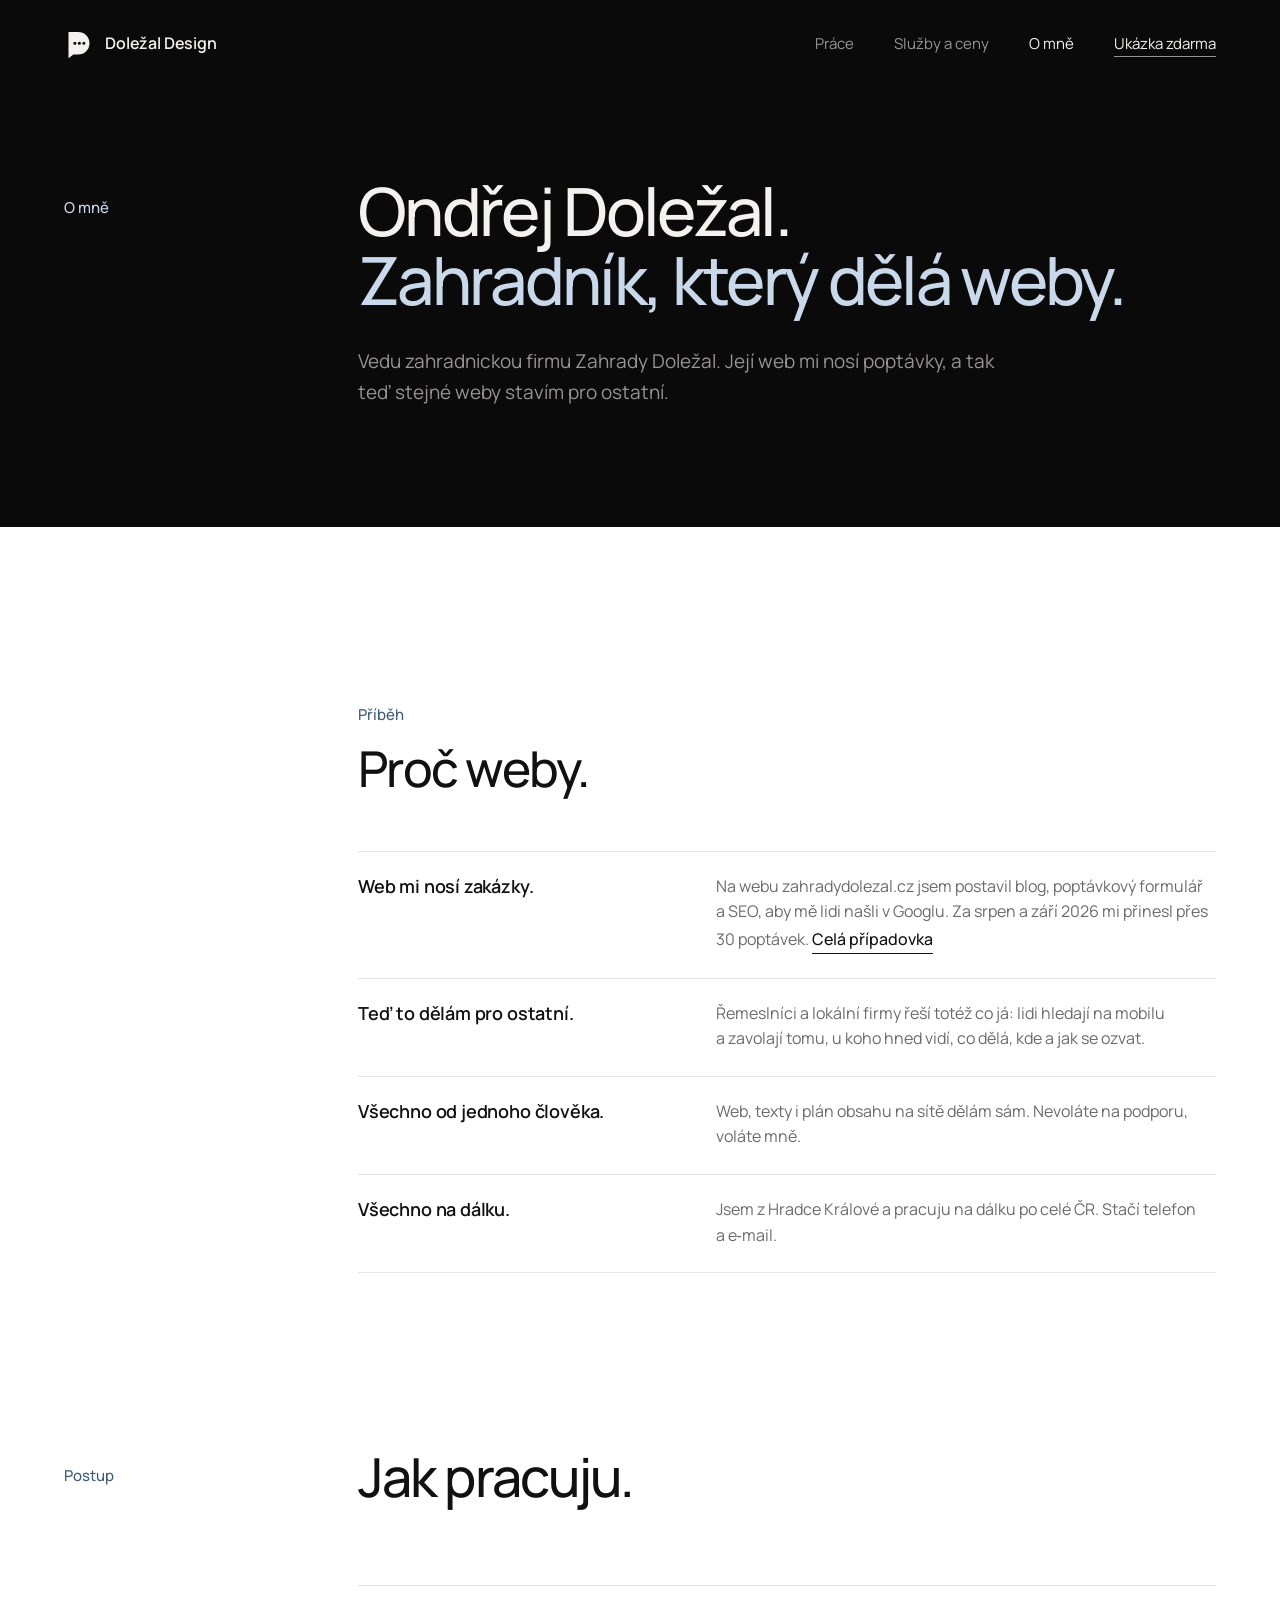
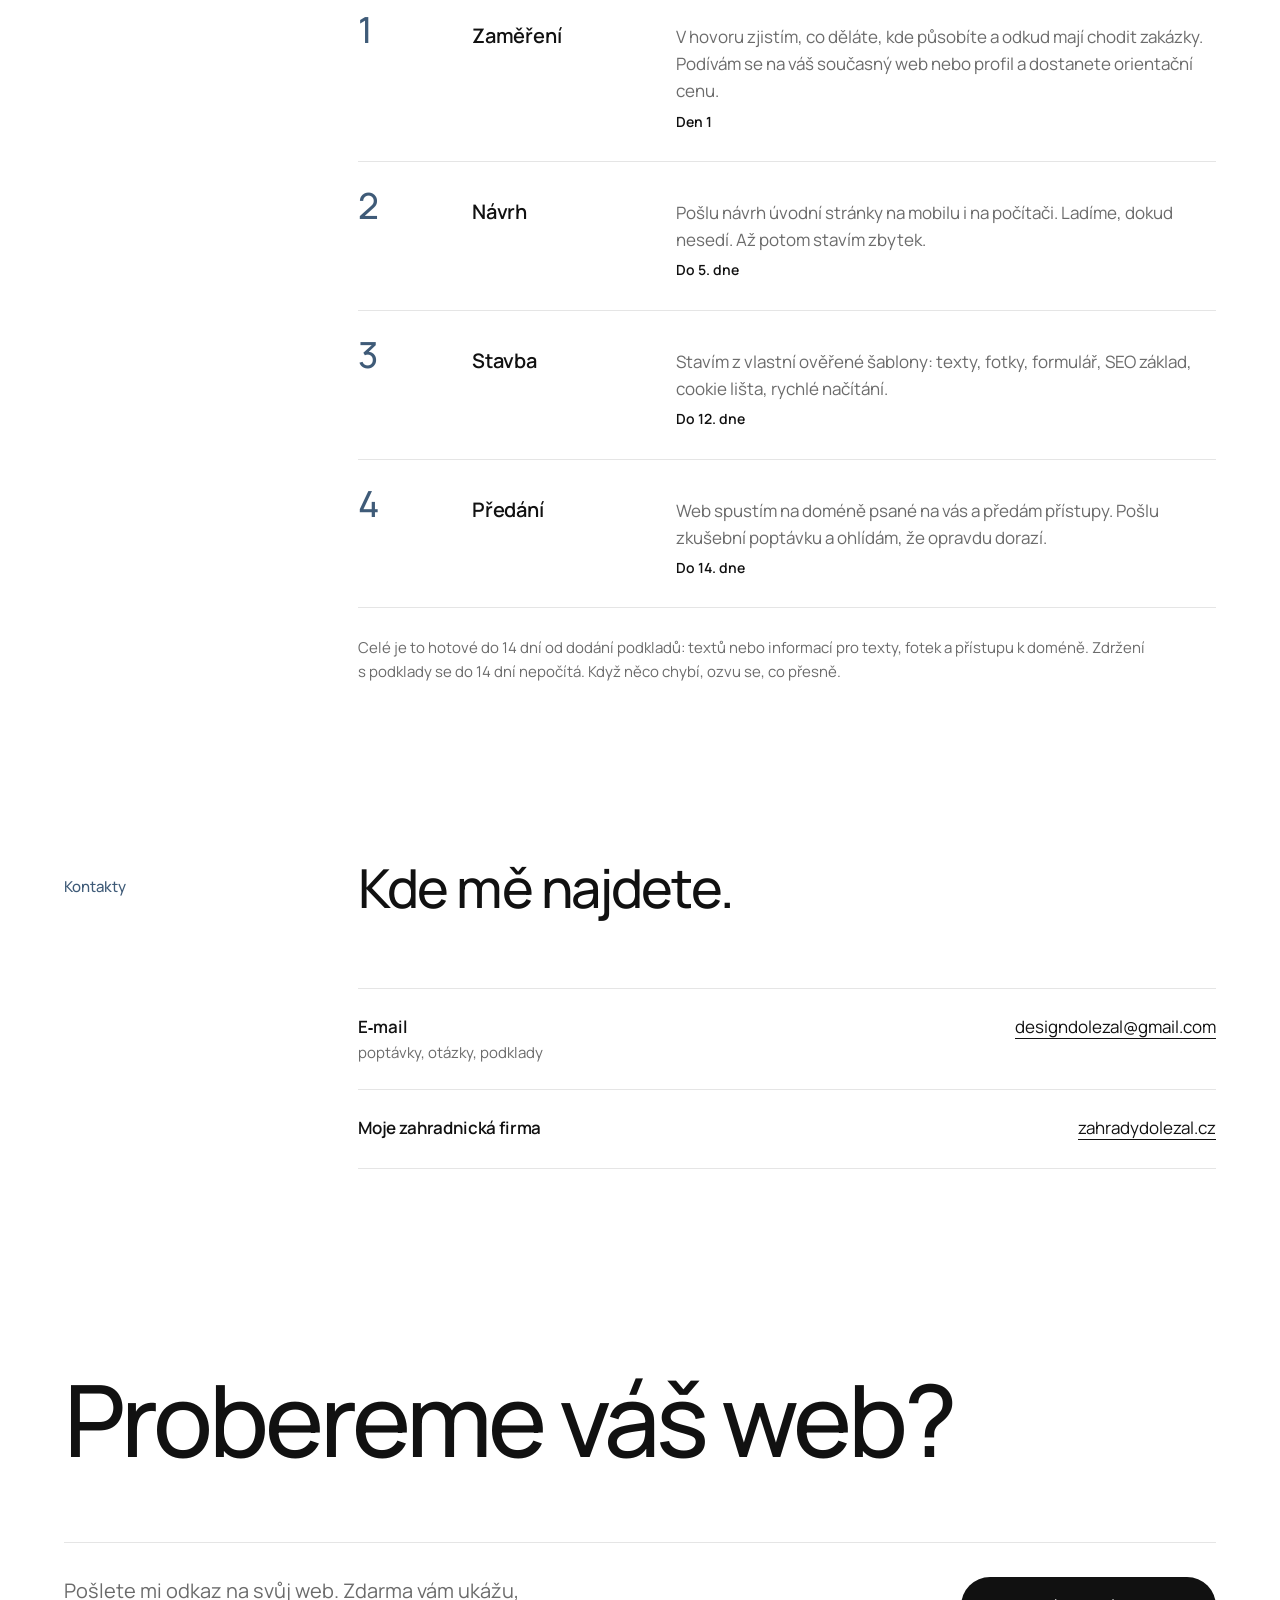
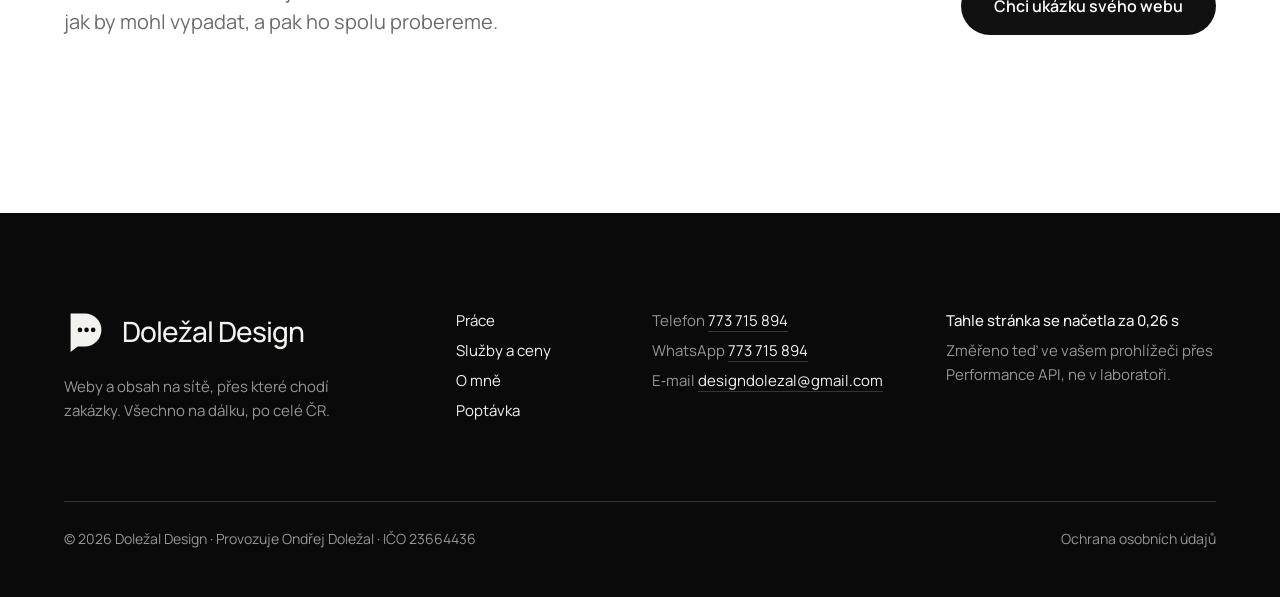
==== o-mne/index.html @ 2a17288b "Náhled webu dolezaldesign.cz Co-Authored-By: Claude Opus 5.5 <noreply@anthropic.com>" ====
<!doctype html>
<html lang="cs">
<head>
  <meta charset="utf-8">
  <meta name="robots" content="noindex, nofollow">
  <meta name="viewport" content="width=device-width, initial-scale=1">
  <title>O mně — Ondřej Doležal, weby pro řemeslníky | Doležal Design</title>
  <meta name="description" content="Vedu zahradnickou firmu Zahrady Doležal a její web mi nosí poptávky. Teď stavím weby pro řemeslníky a lokální firmy. Hradec Králové, na dálku po celé ČR.">
  <link rel="canonical" href="https://dolezaldesign.cz/o-mne/">
  <meta property="og:type" content="website">
  <meta property="og:locale" content="cs_CZ">
  <meta property="og:site_name" content="Doležal Design">
  <meta property="og:title" content="O mně — Ondřej Doležal, weby pro řemeslníky | Doležal Design">
  <meta property="og:description" content="Vedu zahradnickou firmu Zahrady Doležal a její web mi nosí poptávky. Teď stavím weby pro řemeslníky a lokální firmy. Hradec Králové, na dálku po celé ČR.">
  <meta property="og:url" content="https://dolezaldesign.cz/o-mne/">
  <meta property="og:image" content="https://dolezaldesign.cz/assets/img/prace/ciste/zd-desktop.webp">
  <meta name="theme-color" content="#0a0a0a">
  <link rel="icon" href="data:image/svg+xml,%3Csvg xmlns='http://www.w3.org/2000/svg' viewBox='0 0 40 40'%3E%3Crect width='40' height='40' rx='9' fill='%23111'/%3E%3Cpath transform='translate(4.4 3.2) scale(.78)' fill='%23fff' fill-rule='evenodd' d='M6 4h13a15 15 0 0 1 0 30h-6.5L6 39ZM12.4 19a2.1 2.1 0 1 0 4.2 0a2.1 2.1 0 1 0-4.2 0ZM18.4 19a2.1 2.1 0 1 0 4.2 0a2.1 2.1 0 1 0-4.2 0ZM24.4 19a2.1 2.1 0 1 0 4.2 0a2.1 2.1 0 1 0-4.2 0Z'/%3E%3C/svg%3E">

  <link rel="preload" href="../assets/fonts/Manrope-Variable-latin.woff2" as="font" type="font/woff2" crossorigin>
  <link rel="stylesheet" href="../assets/css/tokens.css?v=202610081959">
  <link rel="stylesheet" href="../assets/css/main.css?v=202610081959">
  <script>document.documentElement.classList.add('js')</script>
  <script src="../assets/js/main.js?v=202610081959" defer></script>
</head>
<body>
  <a class="skip" href="#obsah">Přeskočit na obsah</a>

  <header class="top" data-header>
    <div class="wrap top__in">
      <a class="logo" href="../" aria-label="Doležal Design, úvod"><svg class="logo__mk" viewBox="0 0 40 40" aria-hidden="true" focusable="false"><path fill="currentColor" fill-rule="evenodd" d="M6 4h13a15 15 0 0 1 0 30h-6.5L6 39ZM12.4 19a2.1 2.1 0 1 0 4.2 0a2.1 2.1 0 1 0-4.2 0ZM18.4 19a2.1 2.1 0 1 0 4.2 0a2.1 2.1 0 1 0-4.2 0ZM24.4 19a2.1 2.1 0 1 0 4.2 0a2.1 2.1 0 1 0-4.2 0Z"/></svg>Doležal Design</a>
      <nav class="top__nav" id="menu" aria-label="Hlavní">
        <ul>
          <li><a href="../prace/">Práce</a></li>
          <li><a href="../sluzby-a-ceny/">Služby a&nbsp;ceny</a></li>
          <li><a href="../o-mne/" aria-current="page">O&nbsp;mně</a></li>
          <li class="top__cta"><a href="../ukazka/">Ukázka zdarma</a></li>
        </ul>
      </nav>
      <button class="menu-btn" type="button" aria-expanded="false" aria-controls="menu" data-menu-btn><span data-menu-label>Menu</span></button>
    </div>
  </header>

  <main id="obsah">
    <section class="head" aria-labelledby="page-title">
      <div class="wrap grid">
        <p class="label label--side">O&nbsp;mně</p>
        <div class="content head__main">
          <h1 class="head__title" id="page-title">Ondřej Doležal. <i>Zahradník, který dělá weby.</i></h1>
          <p class="head__lead">Vedu zahradnickou firmu Zahrady Doležal. Její web mi nosí poptávky, a&nbsp;tak teď stejné weby stavím pro ostatní.</p>
        </div>
      </div>
    </section>

    <section class="sec" aria-labelledby="pribeh-title">
      <div class="wrap grid why">

        <div class="why__body">
          <p class="label">Příběh</p>
          <h2 class="h2 h2--sm" id="pribeh-title" data-reveal>Proč weby.</h2>
          <dl class="points" data-reveal>
            <div>
              <dt>Web mi nosí zakázky.</dt>
              <dd>Na webu zahradydolezal.cz jsem postavil blog, poptávkový formulář a&nbsp;SEO, aby mě lidi našli v&nbsp;Googlu. Za srpen a&nbsp;září 2026 mi přinesl přes 30&nbsp;poptávek. <a class="link" href="../prace/zahrady-dolezal/">Celá případovka</a></dd>
            </div>
            <div>
              <dt>Teď to dělám pro ostatní.</dt>
              <dd>Řemeslníci a&nbsp;lokální firmy řeší totéž co já: lidi hledají na mobilu a&nbsp;zavolají tomu, u&nbsp;koho hned vidí, co dělá, kde a&nbsp;jak se ozvat.</dd>
            </div>
            <div>
              <dt>Všechno od jednoho člověka.</dt>
              <dd>Web, texty i&nbsp;plán obsahu na sítě dělám sám. Nevoláte na podporu, voláte mně.</dd>
            </div>
            <div>
              <dt>Všechno na&nbsp;dálku.</dt>
              <dd>Jsem z&nbsp;Hradce Králové a&nbsp;pracuju na&nbsp;dálku po celé ČR. Stačí telefon a&nbsp;e&#8209;mail.</dd>
            </div>
          </dl>
        </div>
      </div>
    </section>

    <section class="sec" aria-labelledby="postup-title">
      <div class="wrap grid">
        <p class="label label--side">Postup</p>
        <div class="content">
          <h2 class="h2" id="postup-title" data-reveal>Jak pracuju.</h2>

          <ol class="steps" data-reveal>
            <li><span class="n" aria-hidden="true">1</span><h3>Zaměření</h3><p>V&nbsp;hovoru zjistím, co děláte, kde působíte a&nbsp;odkud mají chodit zakázky. Podívám se na váš současný web nebo profil a&nbsp;dostanete orientační cenu.</p><p class="steps__time">Den&nbsp;1</p></li>
            <li><span class="n" aria-hidden="true">2</span><h3>Návrh</h3><p>Pošlu návrh úvodní stránky na mobilu i&nbsp;na počítači. Ladíme, dokud nesedí. Až potom stavím zbytek.</p><p class="steps__time">Do&nbsp;5.&nbsp;dne</p></li>
            <li><span class="n" aria-hidden="true">3</span><h3>Stavba</h3><p>Stavím z&nbsp;vlastní ověřené šablony: texty, fotky, formulář, SEO základ, cookie lišta, rychlé načítání.</p><p class="steps__time">Do&nbsp;12.&nbsp;dne</p></li>
            <li><span class="n" aria-hidden="true">4</span><h3>Předání</h3><p>Web spustím na doméně psané na vás a&nbsp;předám přístupy. Pošlu zkušební poptávku a&nbsp;ohlídám, že opravdu dorazí.</p><p class="steps__time">Do&nbsp;14.&nbsp;dne</p></li>
          </ol>
          <p class="note">Celé je to hotové do&nbsp;14&nbsp;dní od&nbsp;dodání podkladů: textů nebo informací pro texty, fotek a&nbsp;přístupu k&nbsp;doméně. Zdržení s&nbsp;podklady se do 14&nbsp;dní nepočítá. Když něco chybí, ozvu se, co přesně.</p>
        </div>
      </div>
    </section>

    <section class="sec" aria-labelledby="sit-title">
      <div class="wrap grid">
        <p class="label label--side">Kontakty</p>
        <div class="content">
          <h2 class="h2" id="sit-title" data-reveal>Kde mě najdete.</h2>
          <dl class="rows" data-reveal>

            <div><dt>E&#8209;mail <span>poptávky, otázky, podklady</span></dt><dd><a href="mailto:designdolezal@gmail.com">designdolezal@gmail.com</a></dd></div>
            <div><dt>Moje zahradnická firma</dt><dd><a href="https://zahradydolezal.cz/" rel="noopener">zahradydolezal.cz</a></dd></div>
          </dl>
        </div>
      </div>
    </section>

    <section class="end" aria-labelledby="end-title">
      <div class="wrap">
        <h2 class="end__title" id="end-title" data-reveal>Probereme váš web?</h2>
        <div class="end__row">
          <div class="end__copy">
            <p class="end__text">Pošlete mi odkaz na svůj web. Zdarma vám ukážu, jak by mohl vypadat, a&nbsp;pak ho spolu probereme.</p>
          </div>
          <div class="end__actions">
            <a class="btn" href="../ukazka/">Chci ukázku svého webu</a>
          </div>
        </div>
      </div>
    </section>
  </main>

  <footer class="foot">
    <div class="wrap foot__grid">
      <div class="foot__brand">
        <a class="foot__logo" href="../"><svg class="foot__mk" viewBox="0 0 40 40" aria-hidden="true" focusable="false"><path fill="currentColor" fill-rule="evenodd" d="M6 4h13a15 15 0 0 1 0 30h-6.5L6 39ZM12.4 19a2.1 2.1 0 1 0 4.2 0a2.1 2.1 0 1 0-4.2 0ZM18.4 19a2.1 2.1 0 1 0 4.2 0a2.1 2.1 0 1 0-4.2 0ZM24.4 19a2.1 2.1 0 1 0 4.2 0a2.1 2.1 0 1 0-4.2 0Z"/></svg>Doležal Design</a>
        <p>Weby a&nbsp;obsah na sítě, přes které chodí zakázky. Všechno na&nbsp;dálku, po&nbsp;celé ČR.</p>
      </div>
      <nav class="foot__nav" aria-label="Patička">
        <ul>
          <li><a href="../prace/">Práce</a></li>
          <li><a href="../sluzby-a-ceny/">Služby a&nbsp;ceny</a></li>
          <li><a href="../o-mne/">O&nbsp;mně</a></li>
          <li><a href="../poptavka/">Poptávka</a></li>
        </ul>
      </nav>
      <ul class="foot__contact">
        <li>Telefon <a href="tel:+420773715894">773&nbsp;715&nbsp;894</a></li>
        <li>WhatsApp <a href="https://wa.me/420773715894" rel="noopener">773&nbsp;715&nbsp;894</a></li>
        <li>E&#8209;mail <a href="mailto:designdolezal@gmail.com">designdolezal@gmail.com</a></li>
      </ul>
      <div class="foot__meter" aria-live="polite">
        <p class="foot__time">Tahle stránka se načetla za <span data-loadtime>—</span>&nbsp;s</p>
        <p>Změřeno teď ve vašem prohlížeči přes Performance API, ne v&nbsp;laboratoři.</p>
      </div>
      <div class="foot__base">
        <p>© 2026 Doležal Design · Provozuje Ondřej Doležal · IČO&nbsp;23664436</p>
        <a href="../ochrana-osobnich-udaju/">Ochrana osobních údajů</a>
      </div>
    </div>
  </footer>

  <aside class="cookie-bar" data-cookie-bar aria-label="Souhlas s měřením návštěvnosti">
    <p>Měřím návštěvnost přes Google Analytics, abych věděl, co na webu funguje. Bez souhlasu se nespustí nic. Víc v&nbsp;<a href="../ochrana-osobnich-udaju/">ochraně osobních údajů</a>.</p>
    <div class="cookie-bar__actions">
      <button class="btn btn--light btn--sm" type="button" data-cookie-accept>Souhlasím</button>
      <button class="btn btn--ghost btn--sm" type="button" data-cookie-decline>Odmítnout</button>
    </div>
  </aside>
</body>
</html>
---- assets/css/tokens.css ----
/* Doležal Design — design tokeny
   Systém „Kino s tichem“ (rozhodnuto 2. 10. 2026, popis v DESIGN.md):
   tmavý úvod jako filmový záběr, pod ním bílé a tiché tělo, tmavá patička.
   Černobílé plochy, pastelová modř v písmu (od 2. 10. 2026); od 8. 10. 2026 na úvodní
   stránce i jako plocha listu (sky, deep), viz níž.
   Další barvu na stránku přinášejí jen snímky prací.
   Jedno písmo: Manrope (od 2. 10. 2026 místo Instrument Serif a Archivo). */

/* Manrope z vlastního serveru (variabilní, váhy 200–800), dvojice latin + latin-ext kvůli
   české diakritice. Rozsahy znaků stejné jako u Google Fonts. Licence SIL Open Font License. */
@font-face {
  font-family: "Manrope";
  font-style: normal;
  font-weight: 200 800;
  font-display: swap;
  src: url("../fonts/Manrope-Variable-latin-ext.woff2") format("woff2");
  unicode-range: U+0100-02BA, U+02BD-02C5, U+02C7-02CC, U+02CE-02D7, U+02DD-02FF, U+0304, U+0308, U+0329, U+1D00-1DBF, U+1E00-1E9F, U+1EF2-1EFF, U+2020, U+20A0-20AB, U+20AD-20C0, U+2113, U+2C60-2C7F, U+A720-A7FF;
}
@font-face {
  font-family: "Manrope";
  font-style: normal;
  font-weight: 200 800;
  font-display: swap;
  src: url("../fonts/Manrope-Variable-latin.woff2") format("woff2");
  unicode-range: U+0000-00FF, U+0131, U+0152-0153, U+02BB-02BC, U+02C6, U+02DA, U+02DC, U+0304, U+0308, U+0329, U+2000-206F, U+20AC, U+2122, U+2191, U+2193, U+2212, U+2215, U+FEFF, U+FFFD;
}

:root {
  /* bílé tělo */
  --paper: #ffffff;
  --ink: #111111;            /* text a hlavní tlačítko */
  --muted: #6b6b6b;          /* druhotný text, 5,3 : 1 na bílé */
  --soft: #b4b4b4;           /* jen dekorativně a velký text, na bílé jen 2 : 1 */
  --line: #e5e5e5;           /* vlasové linky */
  --tint: #f0f0ee;           /* klidná plocha: místo pro fotku, prázdný snímek */

  /* pastelová modř v písmu (rozhodnuto 2. 10. 2026); jako plocha jen listy sky a deep níž */
  --tone: #3f5b78;           /* tmavá pastelová modř: text na bílé, 7 : 1 */
  --tone-soft: #c9d8ea;      /* pudrová modř: text na tmavé, 13 : 1 */

  /* tmavé plochy: úvod stránky a patička */
  --night: #0a0a0a;
  --on-night: #f3f2ef;
  --dim: rgba(243, 242, 239, 0.6);    /* druhotný text na tmavé, 6,4 : 1 */
  --faint: rgba(243, 242, 239, 0.18); /* linky na tmavé */
  --device: #161616;                  /* rám telefonu a notebooku */

  /* Modrá i jako plocha listu na úvodní stránce (schválil Ondřej 8. 10. 2026, v20).
     Tlačítka zůstávají černá (na světlé) a světlá (na tmavé), ceny nikdy modře. */
  --sky: #dfe8f1;            /* pastelová modrá plocha; tone na ní 5,7 : 1 */
  --sky-muted: #4a5563;      /* druhotný text na sky, 6,1 : 1 (muted by tu měl jen 4,3 : 1) */
  --sky-line: #c3cfdc;       /* vlasové linky na sky */
  --deep: #2b4560;           /* tmavě modrá plocha; tone-soft na ní 6,8 : 1 */
  --deep-2: #16263a;         /* ještě tmavší modrá: plocha „Takhle ho čte AI“ a hlavička malého telefonu */
  --dim-strong: rgba(243, 242, 239, 0.74); /* druhotný text na deep 5,7 : 1 (dim by tu měl jen 4,3 : 1) */
  --tint-line: #dcdcda;      /* vlasové linky na plochách tint (sand) */

  /* Oranžová se na webu NEPOUŽÍVÁ (zrušeno 2. 10. 2026).
     Token zůstává jen pro motion videa a ukázkovač (_ukazkovac). */
  --accent: #da541b;

  /* jedno písmo na nadpisy i text (Manrope 400 / 500 / 600) */
  --sans: Manrope, "Helvetica Neue", Arial, sans-serif;

  /* nadpisy: váha 500, prostrkání podle velikosti, řádkování 1,02–1,08 */
  --w-head: 500;
  --ls-xl: -0.04em;          /* titulek úvodu, podstránky, závěrečná výzva */
  --ls-l: -0.035em;          /* nadpis sekce */
  --ls-m: -0.03em;           /* čísla a ceny */
  --ls-s: -0.02em;           /* mezititulky a otázky */

  /* velikosti písma (mobil; tablet a desktop níž) */
  --fs-hero: clamp(38px, 10.8vw, 46px);     /* titulek úvodu */
  --fs-page: clamp(36px, 10.2vw, 44px);     /* titulek podstránky */
  --fs-h2: clamp(32px, 8.6vw, 38px);        /* nadpis sekce */
  --fs-h2-minor: clamp(26px, 7.2vw, 30px);  /* nadpis doplňující sekce, o stupeň menší (.h2--minor) */
  --fs-h3: 21px;                            /* mezititulek a otázky */
  --fs-end: clamp(40px, 11.6vw, 50px);      /* závěrečná výzva */
  --fs-num: 38px;                           /* ověřená čísla, čísla kroků */
  --fs-price: 32px;                         /* ceny „od“ */
  --fs-stat: clamp(48px, 13vw, 56px);       /* čísla důkazu na úvodu: větší než nadpis sekce */
  --fs-stat-one: clamp(84px, 26vw, 104px);  /* jedno velké číslo důkazu (přes 30 poptávek) */
  --fs-plan: clamp(26px, calc(15vw - 22px), 40px); /* ceny balíčků na úvodu (mobil 2 × 2): větší než nadpis sekce */
  --fs-lead: 18px;                          /* úvodní odstavec */
  --fs-body: 17px;
  --fs-small: 15px;
  --fs-caption: 14px;                       /* nejmenší písmo na webu */

  /* rozvržení */
  --max: 1440px;
  --gut: 20px;               /* okraj stránky */
  --col-gap: 16px;           /* mezera mezi sloupci mřížky */
  --gap: 112px;              /* prostor mezi sekcemi */
  --head-h: 68px;            /* výška hlavičky */

  --r-pill: 999px;           /* tlačítka */
  --r-media: 10px;           /* videa a snímky */
  --ease: cubic-bezier(0.16, 1, 0.3, 1);
}

@media (min-width: 768px) {
  :root {
    --gut: 40px; --col-gap: 24px; --gap: 144px; --head-h: 88px;
    --fs-hero: 64px; --fs-page: 60px; --fs-h2: 50px; --fs-h2-minor: 38px; --fs-h3: 24px;
    --fs-end: 84px; --fs-num: 44px; --fs-price: 38px; --fs-lead: 19px;
    --fs-stat: 64px; --fs-stat-one: 128px; --fs-plan: 56px;
  }
}
@media (min-width: 1024px) {
  :root {
    --fs-hero: clamp(64px, 6.2vw, 92px);
    --fs-page: clamp(60px, 5.2vw, 76px);
    --fs-h2: clamp(48px, 4.2vw, 62px);
    --fs-h2-minor: clamp(36px, 3.1vw, 46px);
    --fs-end: clamp(84px, 7.8vw, 116px);
    --fs-num: clamp(42px, 3.4vw, 50px);
    --fs-price: clamp(34px, 3vw, 44px);
    --fs-stat: clamp(64px, 5.6vw, 84px);
    --fs-stat-one: clamp(128px, 10vw, 152px);
    --fs-plan: 64px;                        /* ceník 2 × 2 */
  }
}
@media (min-width: 1200px) {
  :root { --gut: 64px; --gap: 176px; }
}
@media (min-width: 1280px) {
  :root { --fs-plan: clamp(54px, 4.4vw, 66px); }  /* ceník ve čtyřech sloupcích */
}
---- assets/css/main.css ----
/* Doležal Design — komponenty a stránky.
   Systém „Kino s tichem“ (2. 10. 2026): tmavý úvod jako filmový záběr, bílé tiché tělo,
   tmavá patička. Jedno písmo Manrope (nadpisy 500, text 400), vlasové linky,
   černobílé. Tokeny jsou v tokens.css, pravidla v DESIGN.md. */

@view-transition { navigation: auto; }

/* =========================================================
   Základ
   ========================================================= */
*, *::before, *::after { box-sizing: border-box; }
html {
  -webkit-text-size-adjust: 100%;
  text-size-adjust: 100%;
  hanging-punctuation: first;
  background: var(--night);            /* přetažení stránky nahoře i dole je tmavé jako úvod a patička */
}
body {
  margin: 0;
  background: var(--paper);
  color: var(--ink);
  font: 400 var(--fs-body)/1.6 var(--sans);
  font-synthesis: none;
  -webkit-font-smoothing: antialiased;
  -moz-osx-font-smoothing: grayscale;
  caret-color: var(--ink);
}
h1, h2, h3, p, ul, ol, dl, dd, figure { margin: 0; }
h1, h2, h3 { font-weight: inherit; font-size: inherit; }
ul, ol { padding: 0; list-style: none; }
img, video { display: block; max-width: 100%; height: auto; }
a { color: inherit; text-decoration: none; }
button { font: inherit; color: inherit; }
i { font-style: italic; }
code { font-size: 0.92em; }

::selection { background: var(--ink); color: var(--paper); }
.scene ::selection, .head ::selection, .foot ::selection { background: var(--on-night); color: var(--night); }
:focus-visible { outline: 2px solid currentColor; outline-offset: 4px; }

.visually-hidden {
  position: absolute !important; width: 1px; height: 1px; overflow: hidden;
  clip: rect(0 0 0 0); clip-path: inset(50%); white-space: nowrap;
}
.skip {
  position: absolute; left: 12px; top: -80px; z-index: 100;
  padding: 12px 20px; border-radius: var(--r-pill);
  background: var(--on-night); color: var(--night); font-size: var(--fs-small); font-weight: 600;
}
.skip:focus { top: 12px; }

.wrap {
  width: 100%; max-width: var(--max); margin: 0 auto; padding-inline: var(--gut);
  /* výřez displeje na šířku (úvodní stránka má viewport-fit=cover); jinde je env() 0 */
  padding-inline: max(var(--gut), env(safe-area-inset-left)) max(var(--gut), env(safe-area-inset-right));
}
/* mřížka: na mobilu jeden sloupec, od tabletu 12 sloupců */
.grid { display: grid; grid-template-columns: minmax(0, 1fr); column-gap: var(--col-gap); }
.grid > * { grid-column: 1 / -1; min-width: 0; }
@media (min-width: 768px) { .grid { grid-template-columns: repeat(12, minmax(0, 1fr)); } }
.nw { white-space: nowrap; }
.blank { color: var(--muted); }
.scene .blank, .head .blank, .foot .blank, .cookie-bar .blank { color: var(--dim); }

/* =========================================================
   Hlavička (vždy přes tmavý úvod stránky)
   ========================================================= */
.top { position: absolute; top: 0; left: 0; right: 0; z-index: 50; color: var(--on-night); }
.top__in { display: flex; align-items: center; justify-content: space-between; gap: 24px; height: var(--head-h); }
.logo { position: relative; z-index: 2; display: inline-flex; align-items: center; gap: 10px; font-size: var(--fs-small); font-weight: 600; letter-spacing: -0.01em; white-space: nowrap; padding: 8px 0; }
/* logo F „Bublina“ (v28, 8. 10. 2026): D jako zpráva od zákazníka, uvnitř tři tečky „píše…“ */
.logo__mk { flex: none; width: 28px; height: 28px; }
@media (min-width: 768px) { .logo { font-size: 16px; gap: 11px; } .logo__mk { width: 30px; height: 30px; } }
.top__nav ul { display: flex; align-items: center; gap: 40px; font-size: var(--fs-small); }
.top__nav a { display: inline-block; padding: 10px 0; color: var(--dim); transition: color 0.2s; }
.top__nav a:hover, .top__nav a[aria-current] { color: var(--on-night); }
.top__nav .top__cta a {
  color: var(--on-night);
  text-decoration: underline; text-decoration-color: var(--dim); text-decoration-thickness: 1px; text-underline-offset: 7px;
}
.top__nav .top__cta a:hover { text-decoration-color: var(--on-night); }
.menu-btn {
  position: relative; z-index: 2; display: none; align-items: center; min-height: 44px; padding: 0 0 0 16px;
  border: 0; background: none; color: var(--on-night); font-size: var(--fs-small); font-weight: 500; cursor: pointer;
}

/* mobil: menu je tmavý panel přes celou obrazovku; bez JS se odkazy ukážou v řádku */
@media (max-width: 767.98px) {
  .js .top__nav { display: none; }
  .js .menu-btn { display: inline-flex; }
  html:not(.js) .top__in { flex-wrap: wrap; height: auto; padding-block: 14px; row-gap: 0; }
  html:not(.js) .top__nav ul { flex-wrap: wrap; gap: 0 20px; }
  .top[data-open] { position: fixed; }
  .js .top[data-open] .top__nav {
    display: block; position: fixed; inset: 0; z-index: 1; overflow-y: auto;
    padding: calc(var(--head-h) + 24px) var(--gut) 48px;
    background: var(--night);
    animation: menu-in 0.4s var(--ease);
  }
  .top[data-open] .top__nav ul { display: block; }
  .top[data-open] .top__nav li { border-top: 1px solid var(--faint); }
  .top[data-open] .top__nav li:last-child { border-bottom: 1px solid var(--faint); }
  .top[data-open] .top__nav a {
    display: flex; justify-content: space-between; align-items: baseline; padding: 16px 0 18px;
    font-size: 36px; font-weight: var(--w-head); line-height: 1.08; letter-spacing: var(--ls-l); color: var(--on-night); text-decoration: none;
  }
}
@keyframes menu-in { from { opacity: 0; } to { opacity: 1; } }

/* =========================================================
   Tlačítka a odkazy
   ========================================================= */
/* tlačítka jsou jen text, bez šipek a ikon (Ondřej, 8. 10. 2026) */
.btn {
  display: inline-flex; align-items: center; justify-content: center; text-align: center;
  min-height: 58px; padding: 16px 32px; border: 1px solid transparent; border-radius: var(--r-pill);
  background: var(--ink); color: var(--paper);
  font-size: 16px; font-weight: 600; line-height: 1.2; white-space: nowrap; cursor: pointer;
  transition: background-color 0.25s, color 0.25s, border-color 0.25s;
}
.btn:hover { background: #2b2b2b; }
.btn--light { background: var(--on-night); color: var(--night); }
.btn--light:hover { background: #ffffff; }
.btn--line { background: transparent; color: var(--ink); border-color: var(--ink); }
.btn--line:hover { background: var(--ink); color: var(--paper); }
.btn--ghost { background: transparent; color: var(--on-night); border-color: var(--faint); }
.btn--ghost:hover { background: transparent; border-color: var(--on-night); }
.btn--sm { min-height: 44px; padding: 10px 22px; font-size: var(--fs-small); }

.link {
  display: inline-block; padding: 4px 0 3px; border-bottom: 1px solid currentColor;
  font-size: 16px; font-weight: 500; line-height: 1.3; color: var(--ink);
  transition: color 0.2s, border-color 0.2s;
}
.link:hover { color: var(--tone); }
.link--dim { color: var(--dim); border-bottom-color: var(--faint); }
.link--dim:hover { color: var(--on-night); border-bottom-color: var(--dim); }

/* =========================================================
   Úvod: filmový titulek (jen úvodní stránka; v28, 8. 10. 2026, Ondřej vybral variantu 2a
   „Modrá noc“, návrh v _navrhy/v28-uvod-logo/). Obří titulek přes celou šířku, druhý řádek
   pudrově modrý; pod něj (od 1200 px vedle druhého řádku) jednou přistane poptávka
   (uvod.js) a pod ní řádek důkazu. Dole lišta s podtitulkem a tlačítky. Tma přechází dolů
   do modré (--hero-bg, jen modré z palety). Záběr končí na hraně obrazovky.
   .scene je obal (při pohybu sekcí je o podržení vyšší), .scene__frame je samotný záběr.
   Obal nesmí mít overflow: hidden, jinak by se záběr nepřilepil (sticky); ořez nese záběr.
   ========================================================= */
.scene {
  --hero-bg:
    radial-gradient(ellipse 55% 65% at 84% 55%, rgba(63, 91, 120, 0.78), transparent 70%),   /* tone */
    radial-gradient(ellipse 80% 55% at 0% 105%, rgba(43, 69, 96, 0.7), transparent 72%),     /* deep */
    linear-gradient(180deg, var(--night) 0%, #0f1a27 55%, var(--deep-2) 100%);
  position: relative; isolation: isolate;
  color: var(--on-night);
}
.scene__frame {
  position: relative; overflow: hidden;
  display: grid; grid-template-rows: 1fr auto;
  padding-top: 68px; padding-top: var(--head-h);
  min-height: 100vh; min-height: 100svh;
  background: var(--night); background: var(--hero-bg);
}
.scene__titles {
  --tfs: clamp(48px, 15.6vw, 76px);      /* velikost titulku; poptávka od 1200 px se podle ní zarovná */
  position: relative; z-index: 2;
  display: flex; flex-direction: column; justify-content: center;
  width: 100%; max-width: var(--max); margin: 0 auto; padding: 16px var(--gut) 28px;
}
.hero-title { font-weight: var(--w-head); font-size: var(--tfs); line-height: 0.95; letter-spacing: var(--ls-xl); }
.hero-title__2 { color: var(--tone-soft); }
/* poptávka: na mobilu a tabletu pod titulkem vpravo, od 1200 px vedle druhého řádku */
.toast { position: relative; width: min(380px, 92%); margin: 28px 0 0 auto; }
.toast::before {               /* jemné světlo za poptávkou */
  content: ""; position: absolute; z-index: -1; left: 50%; top: 35%; width: 220%; aspect-ratio: 1.6;
  transform: translate(-50%, -50%); pointer-events: none;
  background: radial-gradient(closest-side, rgba(201, 216, 234, 0.14), transparent 72%); /* tone-soft */
}
/* jeden řádek důkazu pod poptávkou: malý a klidný, číslo v pudrové modři */
/* dim-strong, ne dim: řádek leží na nejsvětlejším místě modré noci (dim by tu měl jen ~3,9 : 1) */
.proof { margin-top: 12px; padding-left: 4px; font-size: var(--fs-caption); font-weight: 500; line-height: 1.45; color: var(--dim-strong); text-wrap: balance; }
.proof b { font-weight: 600; color: var(--tone-soft); }

/* lišta dole: podtitulek a tlačítka */
.scene__rail { position: relative; z-index: 2; }
.bar { display: grid; gap: 22px; padding-top: 22px; padding-bottom: 28px; border-top: 1px solid var(--faint); }
.sub { font-size: 17px; line-height: 1.5; color: var(--tone-soft); text-wrap: balance; }
.actions { display: flex; flex-direction: column; align-items: stretch; gap: 10px; text-align: center; }
.actions .btn { min-height: 58px; }
.actions .link { align-self: center; }

@media (min-width: 768px) {
  .scene__titles { padding-bottom: 40px; }
  .sub { font-size: 18px; }
  .actions { flex-direction: row; align-items: center; gap: 32px; }
  .proof { font-size: var(--fs-small); }
}
@media (min-width: 900px) {
  .scene__titles { --tfs: clamp(88px, 9.4vw, 140px); }
  .hero-title { line-height: 0.93; }
  .hero-title > span { display: block; }
  .bar { grid-template-columns: minmax(0, 1fr) auto; align-items: center; gap: 48px; padding-top: 28px; padding-bottom: 32px; }
  .actions .btn { min-height: 60px; }
}
@media (min-width: 1200px) {
  .toast { position: absolute; right: var(--gut); top: calc(50% - 12px + var(--tfs) * 0.465 - 32px); width: min(380px, 30vw); margin: 0; }
  .proof { position: absolute; top: 100%; left: 0; right: 0; }
}
/* nízký telefon (iPhone SE, Safari s lištami): menší titulek a mezery, hlavní tlačítko nad ohybem */
@media (max-width: 767.98px) and (max-height: 700px) {
  .scene__titles { --tfs: clamp(44px, 13.4vw, 56px); padding-top: 8px; padding-bottom: 18px; }
  .toast { margin-top: 18px; }
  .proof { margin-top: 8px; }
  .bar { gap: 14px; padding-top: 16px; padding-bottom: 18px; }
}
/* nízké široké okno (notebook do 760 px výšky): titulek o kus menší */
@media (min-width: 900px) and (max-height: 760px) {
  .scene__titles { --tfs: clamp(80px, 8.2vw, 116px); }
}

/* =========================================================
   Úvod podstránky: kratší tmavý záběr s titulkem
   ========================================================= */
.head {
  padding: 116px 0 80px;
  padding-top: calc(var(--head-h) + 48px);
  background: var(--night); color: var(--on-night);
}
.head .label { color: var(--tone-soft); }
.head .label a { border-bottom: 1px solid var(--faint); transition: color 0.2s, border-color 0.2s; }
.head .label a:hover { color: var(--on-night); border-bottom-color: var(--dim); }
.head__title {
  font-weight: var(--w-head); font-size: var(--fs-page); line-height: 1.04; letter-spacing: var(--ls-xl);
  text-wrap: balance;
}
.head__title i { display: block; font-style: normal; color: var(--tone-soft); }
.head__lead { margin-top: 24px; max-width: 34em; font-size: var(--fs-lead); color: var(--dim); text-wrap: pretty; }
.head__actions { display: flex; flex-wrap: wrap; align-items: center; gap: 20px 32px; margin-top: 36px; }
.head--full { display: grid; align-content: end; min-height: 100vh; min-height: 100svh; }

@media (min-width: 768px) {
  .head { padding: 176px 0 120px; padding-top: calc(var(--head-h) + 88px); }
  .head__lead { margin-top: 32px; }
  .head__actions { margin-top: 44px; }
}

/* =========================================================
   Bílé tělo: hlava sekce
   ========================================================= */
.sec { padding-top: var(--gap); }
.sec--tight { padding-top: calc(var(--gap) * 0.5); }
.sec--last { padding-bottom: var(--gap); }
.label { font-size: var(--fs-small); font-weight: 500; color: var(--tone); padding-bottom: 16px; }
.h2 {
  font-weight: var(--w-head); font-size: var(--fs-h2); line-height: 1.06; letter-spacing: var(--ls-l);
  text-wrap: balance;
}
.h2 i { display: block; font-style: normal; color: var(--tone); }
/* nadpis doplňující sekce: o stupeň menší, stejné písmo (úvodní stránka, sekce 4–7) */
.h2--minor { font-size: var(--fs-h2-minor); line-height: 1.08; letter-spacing: var(--ls-m); }
.text { margin-top: 24px; max-width: 34em; font-size: var(--fs-lead); line-height: 1.6; color: var(--muted); text-wrap: pretty; }
.note { margin-top: 24px; font-size: var(--fs-small); color: var(--muted); }

@media (min-width: 768px) {
  .text { margin-top: 32px; }
}
@media (min-width: 1024px) {
  .grid > .label--side { grid-column: 1 / 4; padding: calc(var(--fs-h2) * 0.28) 0 0; }
  .head .grid > .label--side { padding-top: calc(var(--fs-page) * 0.3); }
  .grid > .label--side.label--top { padding-top: 0; }
  .sec--minor .grid > .label--side,
  .grid > .label--side:has(+ .content > .h2--minor) { padding-top: calc(var(--fs-h2-minor) * 0.24); }
  .grid > .content { grid-column: 4 / 13; }
  .h2 { line-height: 1.04; }
  .text { margin-top: 36px; }
  .note { margin-top: 28px; }
}

/* =========================================================
   Úvodní stránka: ceny, záruky, co od vás potřebuju, otázky, závěrečná výzva
   (další části úvodu jsou v bloku „Úvod: scény (v20)“ níž)
   ========================================================= */
/* hlavní tlačítko pod malými obrazovkami („Co pro vás udělám“) a pod zárukami, pod ním
   jeden malý řádek, co se stane potom */
.go { display: flex; flex-direction: column; align-items: flex-start; gap: 12px; margin-top: 24px; }
.go__note { font-size: var(--fs-caption); font-weight: 500; line-height: 1.4; color: var(--muted); }
@media (min-width: 768px) { .go { margin-top: 40px; } }
@media (min-width: 1024px) { .go { margin-top: 48px; } }

/* Zdůraznění (em, od 2. 10. 2026): co si člověk musí všimnout i při letmém čtení
   (14 dní, nezávazné, sleva, zbytek až po schválení, doména je vaše). V šedém textu
   černě a tučně, v tmavém úvodu bíle. Ne modře: modrá patří nadpisům, štítkům a číslům.
   Nejvýš 1–2 na blok, jinak přestane fungovat. */
em { font-style: normal; font-weight: 600; color: var(--ink); }
.sub em { color: var(--paper); }

/* Co od vás potřebuju (pod pravítkem 14 dní): na mobilu pod sebou, od tabletu tři sloupce */
.needs { margin-top: 28px; padding-top: 16px; border-top: 1px solid var(--ink); }
.needs__title { font-size: 16px; font-weight: 600; line-height: 1.35; letter-spacing: -0.01em; }
.needs__list { margin-top: 12px; }
.needs__list li { padding: 9px 0 10px; border-top: 1px solid var(--line); font-size: var(--fs-small); line-height: 1.45; }
.needs__note { margin-top: 6px; padding-top: 12px; border-top: 1px solid var(--line); font-size: var(--fs-caption); line-height: 1.5; color: var(--muted); text-wrap: pretty; }
@media (min-width: 768px) {
  .needs { display: grid; grid-template-columns: repeat(3, minmax(0, 1fr)); column-gap: var(--col-gap); margin-top: 36px; }
  .needs__title, .needs__note { grid-column: 1 / -1; }
  .needs__list { display: contents; }
  .needs__list li { margin-top: 10px; }
  .needs__note { margin-top: 0; }
}
/* štítek vlevo a pod ním doplněk (/ukazka/: „Co máte jisté“), obsah vedle přes oba řádky */
@media (min-width: 1024px) {
  .grid--aside { grid-template-rows: auto 1fr; }
  .grid--aside > .content { grid-row: 1 / 3; }
}

/* Notebook se snímkem: přesně na šířku obsahového sloupce, víko o desetinu užší než základna */
.laptop { display: block; margin-top: 56px; }
.laptop__lid, .laptop__base { display: block; }
.laptop__lid { width: 90%; margin: 0 auto; padding: 1.4% 1.4% 1.6%; border-radius: 12px 12px 0 0; background: var(--device); }
.laptop__lid img { width: 100%; aspect-ratio: 16 / 10; object-fit: cover; object-position: top; border-radius: 2px; filter: saturate(0.82); }
.laptop__base { position: relative; height: 9px; border-radius: 0 0 8px 8px; background: #dcdcda; }
.laptop__base::before {
  content: ""; position: absolute; left: 50%; top: 0; width: 13%; height: 40%; transform: translateX(-50%);
  border-radius: 0 0 6px 6px; background: #c8c8c6;
}
@media (min-width: 768px) {
  .laptop { margin-top: 72px; }
  .laptop__lid { border-radius: 18px 18px 0 0; }
  .laptop__base { height: 14px; border-radius: 0 0 12px 12px; }
}
@media (min-width: 1024px) { .laptop { margin-top: 88px; } }

/* popisek práce (Práce): název vlevo pod štítky sekcí, snímek a čísla vedle */
.caption { margin-top: 40px; }
.caption__name h3 { font-size: 18px; font-weight: 600; line-height: 1.3; }
.caption__name p { margin-top: 6px; font-size: var(--fs-small); line-height: 1.5; color: var(--muted); }
.caption__name .caption__links { display: flex; flex-wrap: wrap; gap: 4px 24px; margin-top: 14px; }
.caption__name .link { font-size: var(--fs-small); color: var(--ink); }
.num { font-weight: var(--w-head); font-size: var(--fs-num); line-height: 1; letter-spacing: var(--ls-m); color: var(--tone); }
.caption__src { margin-top: 20px; font-size: var(--fs-caption); font-weight: 500; color: var(--muted); }
.caption__name .caption__desc { margin-top: 0; font-size: 16px; color: var(--ink); }
.caption .ticks { margin-top: 24px; }
.caption__body .caption__src { margin-top: 20px; }
@media (min-width: 768px) {
  .caption { margin-top: 56px; padding-top: 28px; border-top: 1px solid var(--line); row-gap: 32px; }
  .caption > .caption__name { grid-column: 1 / -1; }
  .caption__src { margin-top: 0; }
  .caption .ticks { margin-top: 0; border-top: 0; }
  .caption .ticks li:first-child { padding-top: 0; }
}
@media (min-width: 1024px) {
  .caption { margin-top: 64px; }
  .caption > .caption__name { grid-column: 1 / 4; }
  .caption > .caption__src { grid-column: 4 / 13; }
}

/* Proč já: místo pro fotku vlevo, text vpravo */
.why { align-items: start; }
.photo {
  display: flex; align-items: flex-end; aspect-ratio: 5 / 4; margin-inline: calc(var(--gut) * -1); padding: 20px var(--gut);
  background: var(--tint); font-size: var(--fs-caption); color: var(--muted);
}
.why__body { margin-top: 48px; }
/* bez fotky (dokud není, od 8. 10. 2026) stojí text ve sloupcích jako ostatní sekce */
.why:not(:has(> .photo)) > .why__body { margin-top: 0; }
@media (min-width: 768px) { .why:not(:has(> .photo)) > .why__body { grid-column: 1 / -1; } }
@media (min-width: 1024px) { .why:not(:has(> .photo)) > .why__body { grid-column: 4 / 13; } }
.h2--sm { font-size: calc(var(--fs-h2) * 0.92); }
.points { margin-top: 40px; }
.points > div { padding: 20px 0 22px; border-top: 1px solid var(--line); }
.points > div:last-child { border-bottom: 1px solid var(--line); }
.points dt { font-size: 18px; font-weight: 600; line-height: 1.35; letter-spacing: -0.01em; }
.points dd { margin-top: 6px; font-size: 16px; line-height: 1.6; color: var(--muted); }
@media (min-width: 768px) {
  .photo { margin-inline: 0; padding: 20px; }
  .points > div { display: grid; grid-template-columns: 2fr 3fr; column-gap: var(--col-gap); padding: 22px 0 24px; }
  .points dd { margin-top: 0; }
}
@media (min-width: 768px) {
  .why > .photo { grid-column: 1 / 5; aspect-ratio: 4 / 5; }
  .why > .why__body { grid-column: 5 / 13; margin-top: 0; }
}
@media (min-width: 1024px) {
  .why > .why__body { grid-column: 6 / 13; }
  .points { margin-top: 56px; }
}

/* Ceny: čtyři balíčky pod černou linkou. Cena je největší text sekce (nadpis sekce
   je o stupeň menší, .h2--minor): mobil kompaktně 2 × 2 se zkráceným popisem,
   768–1279 px 2 × 2, od 1280 px čtyři sloupce. */
.plans { display: grid; margin-top: 40px; border-top: 1px solid var(--ink); }
.plan { padding: 22px 0 26px; border-top: 1px solid var(--line); }
.plan:first-child { border-top: 0; }
.plan h3 { font-size: 16px; font-weight: 600; }
.plan__price { margin-top: 10px; font-size: var(--fs-plan); font-weight: var(--w-head); line-height: 1.04; letter-spacing: var(--ls-m); }
.plan__price small, .care__price small { font-size: 17px; font-weight: 500; letter-spacing: 0; color: var(--muted); }
.plan > p:last-child { margin-top: 12px; max-width: 30em; font-size: var(--fs-small); line-height: 1.5; color: var(--muted); }
/* rozpětí Péče je široké: jednotka má vlastní malý řádek, aby se cena vešla do sloupce */
.plan__price .plan__unit { display: block; margin-top: 6px; line-height: 1.3; }
.after { display: flex; flex-direction: column; gap: 16px; padding-top: 24px; border-top: 1px solid var(--line); font-size: 16px; color: var(--muted); }
.after > p:first-child { max-width: 40em; }
.after__links { display: flex; flex-wrap: wrap; gap: 8px 28px; }
/* mobil: ceník jako kompaktní mřížka 2 × 2, aby se celý vešel na obrazovku (a mohl se
   připnout). Název a cena zůstávají vždy, popis je zkrácený: konec věty (.plan__more)
   je vidět až od tabletu. Cena hned vidět, žádné vodorovné posouvání. */
@media (max-width: 767.98px) {
  .plans { grid-template-columns: repeat(2, minmax(0, 1fr)); margin-top: 28px; }
  .plan { display: grid; grid-row: span 3; grid-template-rows: subgrid; align-content: start; padding: 16px 12px 18px 0; border-top: 0; }
  .plan:nth-child(even) { padding: 16px 0 18px 12px; border-left: 1px solid var(--line); }
  .plan:nth-child(n + 3) { border-top: 1px solid var(--line); }
  .plan h3 { line-height: 1.35; }
  .plan__price { margin-top: 6px; white-space: nowrap; }
  .plan__price small { font-size: 15px; }
  .plan__price .plan__unit { margin-top: 2px; }
  .plan > p:last-child { margin-top: 8px; font-size: var(--fs-caption); line-height: 1.45; text-wrap: pretty; }
  .plan__more { display: none; }
}
@media (min-width: 768px) {
  /* řádky balíčků sdílí výšky (název, cena, popis), aby ceny i popisy stály v jedné linii */
  .plans { grid-template-columns: 1fr 1fr; margin-top: 64px; }
  .plan { display: grid; grid-row: span 3; grid-template-rows: subgrid; align-content: start; padding: 28px 28px 32px 0; border-top: 0; }
  .plan:nth-child(even) { padding-left: 28px; border-left: 1px solid var(--line); }
  .plan:nth-child(n + 3) { border-top: 1px solid var(--line); }
  .plan__price { margin-top: 28px; }
  .plan > p:last-child { margin-top: 20px; }
  .after { flex-direction: row; justify-content: space-between; align-items: baseline; gap: 24px; margin-top: 32px; }
}
@media (min-width: 1024px) {
  .plans { margin-top: 80px; }
  .plan__price small, .care__price small { font-size: 19px; }
  .plan > p:last-child { margin-top: 24px; }
  .after { margin-top: 48px; }
}
@media (min-width: 1280px) {
  .plans { grid-template-columns: repeat(4, minmax(0, 1fr)); }
  .plan { padding-right: 20px; }
  .plan + .plan { padding-left: 20px; border-left: 1px solid var(--line); }
  .plan:nth-child(n + 3) { border-top: 0; }
  .plan__price { margin-top: 36px; }
}

/* Postup: číslo, krok, popis */
.steps { margin-top: 48px; }
.steps li { display: grid; grid-template-columns: 52px minmax(0, 1fr); row-gap: 6px; align-items: baseline; padding: 22px 0 24px; border-top: 1px solid var(--line); }
.steps li:last-child { border-bottom: 1px solid var(--line); }
.steps .n { grid-row: 1 / 3; font-size: 30px; font-weight: var(--w-head); line-height: 1; letter-spacing: var(--ls-m); color: var(--tone); }
.steps h3 { font-size: 18px; font-weight: 600; letter-spacing: -0.01em; }
.steps p { grid-column: 2; font-size: 16px; line-height: 1.6; color: var(--muted); }
.steps .steps__time { font-size: var(--fs-caption); font-weight: 600; color: var(--ink); }
@media (min-width: 768px) {
  .steps { margin-top: 72px; }
  .steps li { grid-template-columns: 1fr 2fr 6fr; column-gap: var(--col-gap); padding: 26px 0 28px; }
  .steps .n { grid-row: 1 / 3; font-size: 36px; }
  .steps h3 { grid-row: 1 / 3; font-size: 20px; }
  .steps p { grid-column: 3; font-size: 17px; }
}
@media (min-width: 1024px) { .steps { margin-top: 80px; } }

/* Otázky: otázka vlevo, odpověď vedle */
.qa { margin-top: 48px; }
.qa > div { padding: 22px 0 24px; border-top: 1px solid var(--line); }
.qa > div:last-child { border-bottom: 1px solid var(--line); }
.qa dt { font-size: var(--fs-h3); font-weight: var(--w-head); line-height: 1.2; letter-spacing: var(--ls-s); text-wrap: balance; }
.qa dd { margin-top: 8px; font-size: 16px; line-height: 1.6; color: var(--muted); text-wrap: pretty; }
@media (min-width: 768px) {
  .qa { margin-top: 72px; }
  .qa > div { display: grid; grid-template-columns: 4fr 5fr; column-gap: var(--col-gap); padding: 30px 0 32px; }
  .qa dd { margin-top: 0; padding-top: 2px; font-size: 17px; }
}
.sec--minor .qa { margin-top: 36px; }
.sec--minor .qa dt { font-size: 19px; }
@media (min-width: 768px) {
  .sec--minor .qa { margin-top: 48px; }
  .sec--minor .qa > div { padding: 24px 0 26px; }
  .sec--minor .qa dt { font-size: 21px; }
  .sec--minor .qa dd { font-size: 16px; }
}
@media (min-width: 1024px) { .sec--minor .qa { margin-top: 56px; } }

/* Závěrečná výzva: bílá, velký titulek */
.end { padding: 128px 0 112px; }
.end__title { max-width: 15ch; font-weight: var(--w-head); font-size: var(--fs-end); line-height: 1.02; letter-spacing: var(--ls-xl); text-wrap: balance; }
.end__row { margin-top: 40px; }
.end__text { max-width: 30em; font-size: 18px; line-height: 1.55; color: var(--muted); text-wrap: balance; }
.end__actions { display: flex; flex-direction: column; align-items: flex-start; gap: 24px; margin-top: 36px; }
.end__contact { order: 2; font-size: var(--fs-small); color: var(--muted); }
.end__contact a { display: inline-block; padding: 6px 0 2px; color: var(--ink); border-bottom: 1px solid currentColor; transition: color 0.2s; }
.end__contact a:hover { color: var(--tone); }
@media (min-width: 768px) {
  .end { padding: 176px 0 160px; }
  .end__row { display: grid; grid-template-columns: repeat(12, minmax(0, 1fr)); column-gap: var(--col-gap); align-items: center; margin-top: 64px; padding-top: 32px; border-top: 1px solid var(--line); }
  .end__copy { grid-column: 1 / 7; }
  .end__text { font-size: 20px; }
  .end__actions { grid-column: 7 / 13; flex-direction: row; flex-wrap: wrap; justify-content: flex-end; align-items: center; gap: 16px 36px; margin-top: 0; }
  .end__contact { order: 0; }
}
@media (min-width: 1024px) { .end { padding: 200px 0 176px; } .end__row { margin-top: 72px; } }

/* =========================================================
   Úvod: scény (v20, 8. 10. 2026)
   Úvodní stránka ze „scén“ (Ondřej 8. 10. 2026: „tohle je barevně dobře zvládnuté,
   líbí se mi všechny prvky“). Každá část je list (.sheet) přes celou šířku s vlastním
   podkladem; od druhé má zaoblený horní okraj (32 px) a o 32 px přesahuje přes předchozí.
   Podklady: sky (pastelová modrá), paper, night, deep (tmavě modrá), sand (tint).
   Modrá jako plocha jen tady; tlačítka zůstávají černá na světlé a světlá na tmavé,
   ceny nikdy modře, oranžová ne. Prvky A–I z prototypu _navrhy/v19-vizualy/: oznámení
   v telefonu (A), cesta zákazníka (B), test (C), obory (D), malé obrazovky (E), člověk
   a AI (F), obálky (G), pravítko 14 dní (H), návratnost (I). Kresby uvnitř telefonů
   a malých obrazovek jsou obrázek (aria-hidden), proto v nich výjimečně písmo pod 14 px.
   Hlava listu jako jinde na webu: štítek vlevo (sloupce 1–3), nadpis ve sloupcích 4–12;
   široké věci (cesta, test, obory, obrazovky, ceník, obálky, pravítko) přes celou šířku.
   Chování v uvod.js, stohování listů při posunu v bloku „Stohování listů“ (main.js).
   ========================================================= */

/* ---------- List ---------- */
.sheet {
  --sheet-r: 32px;
  position: relative;
  margin-top: -32px;                     /* přesah přes předchozí list = --sheet-r */
  padding: 96px 0 80px;                  /* nahoře 32 px přesah + 64 px */
  border-radius: var(--sheet-r) var(--sheet-r) 0 0;
  background: var(--paper);
  box-shadow: 0 -14px 32px -22px rgba(0, 0, 0, 0.3);   /* jen jemná hrana nahoře, když list přejíždí přes předchozí */
}
/* na světlých modrých a pískových listech tmavší druhotný text a viditelnější linky */
.sheet--sky { background: var(--sky); --muted: var(--sky-muted); --line: var(--sky-line); }
.sheet--sand { background: var(--tint); --line: var(--tint-line); }
.sheet--night { background: var(--night); color: var(--on-night); }
.sheet--deep { background: var(--deep); color: var(--on-night); }
.sheet--night .label, .sheet--deep .label { color: var(--tone-soft); }
.sheet--night .h2 i, .sheet--deep .h2 i { color: var(--tone-soft); }
.sheet--night .text, .sheet--deep .text { color: var(--dim-strong); }
.sheet--night em, .sheet--deep em { color: var(--on-night); }
.sheet--night ::selection, .sheet--deep ::selection { background: var(--on-night); color: var(--night); }
@media (min-width: 768px) { .sheet { padding: 112px 0 96px; } }
@media (min-width: 1200px) { .sheet { padding: 144px 0 128px; } }
/* první list (Proč web) začíná hned pod záběrem úvodu a o 32 px ho přesahuje, takže při
   načtení dole vykoukne jeho zaoblený okraj (stránka pokračuje): záběr má dole 32 px navíc,
   aby list nezakryl lištu s tlačítky (v28) */
.scene__frame { padding-bottom: 32px; }
/* bez JS se přepínače (obor) neukazují, telefon a panel stojí ve výchozím stavu */
html:not(.js) .js-only { display: none !important; }

.h2--big { font-size: var(--fs-end); line-height: 1.02; letter-spacing: var(--ls-xl); }
@media (min-width: 1024px) { .grid > .content--full { grid-column: 1 / -1; } }
.fine { margin-top: 20px; max-width: 40em; font-size: var(--fs-caption); line-height: 1.55; color: var(--muted); text-wrap: pretty; }
.sheet--night .fine { color: var(--dim); }
.sheet--deep .fine { color: var(--dim-strong); }

/* ---------- A · Poptávka přistane do titulku (úvod, v28) ---------- */
/* bílá skleněná kartička jako oznámení v telefonu; jednou asi 0,9 s po načtení
   přistane shora (uvod.js), bez JS a s omezeným pohybem stojí */
.notif {
  display: flex; align-items: center; gap: 0.75em; padding: 0.78em 0.9em; border-radius: 1.3em;
  font-size: 13.5px; line-height: 1.3; color: var(--ink); text-align: left;
  background: rgba(248, 248, 246, 0.94);
  -webkit-backdrop-filter: blur(18px) saturate(1.4); backdrop-filter: blur(18px) saturate(1.4);
  box-shadow: 0 24px 48px -18px rgba(0, 0, 0, 0.7);
}
@media (min-width: 768px) { .notif { font-size: 15px; } }
.js .notif { opacity: 0; transform: translateY(-28px) scale(0.96); }
.js .notif.is-in { animation: notif-in 0.75s var(--ease) forwards; }
@keyframes notif-in {
  0% { opacity: 0; transform: translateY(-28px) scale(0.96); filter: blur(6px); }
  60% { opacity: 1; filter: blur(0); }
  100% { opacity: 1; transform: none; filter: none; }
}
.notif__icon {
  flex: none; display: grid; place-items: center; width: 2.7em; height: 2.7em; border-radius: 0.72em;
  background: var(--ink); color: var(--paper);
}
.notif__icon svg { width: 1.45em; height: 1.45em; }
.notif__body { flex: 1; display: grid; gap: 0.1em; min-width: 0; }
.notif__top { display: flex; justify-content: space-between; gap: 0.6em; }
.notif__top b { font-weight: 700; }
.notif__top span { font-size: 0.92em; color: var(--muted); }
.notif__text { font-size: 0.96em; color: #3d3d3d; white-space: nowrap; overflow: hidden; text-overflow: ellipsis; }

/* ---------- B · Proč web: cesta zákazníka (sky) ---------- */
.path { display: grid; margin-top: 48px; }
.path > li { position: relative; display: grid; align-content: start; gap: 6px; padding: 0 0 32px 44px; }
.path > li::before {            /* uzel */
  content: ""; position: absolute; left: 0; top: 2px; width: 24px; height: 24px;
  border: 1.5px solid var(--ink); border-radius: 50%; background: var(--sky);
}
.path > li::after {             /* spojnice */
  content: ""; position: absolute; left: 12px; top: 30px; bottom: 4px; width: 1px; background: var(--ink);
}
.path > li:last-child::after { display: none; }
.path > .path__end::before { background: var(--ink); box-shadow: inset 0 0 0 5px var(--sky); }
.path b { font-size: 18px; font-weight: 600; line-height: 1.35; letter-spacing: -0.01em; }
.path span { font-size: var(--fs-small); line-height: 1.5; color: var(--muted); }
.path > .path__start { gap: 10px; }
.path__lane { display: grid; gap: 2px; padding: 12px 14px; border-radius: 12px; background: var(--paper); }
.path__lane b { font-size: 15px; }
.path__lane span { font-size: var(--fs-caption); }
.path__note { margin-top: 8px; max-width: 40em; font-size: var(--fs-small); line-height: 1.55; color: var(--ink); text-wrap: pretty; }
@media (min-width: 900px) {
  .path { grid-template-columns: 1.25fr repeat(3, minmax(0, 1fr)); column-gap: 28px; margin-top: 64px; }
  .path > li { padding: 44px 0 0; }
  .path > li::before { top: 0; }
  .path > li::after { left: 30px; right: -24px; top: 12px; bottom: auto; width: auto; height: 1px; }
  .path__note { margin-top: 36px; }
}

/* ---------- C · Test „Jak je na tom váš web?“ (paper) ---------- */
.test { display: grid; gap: 40px; margin-top: 36px; }
.quiz { display: grid; border-top: 1px solid var(--ink); }
.quiz__q { display: grid; grid-template-columns: minmax(0, 1fr) auto; align-items: center; gap: 10px 20px; padding: 12px 0; border-bottom: 1px solid var(--line); }
.quiz__l { font-size: 17px; font-weight: 500; line-height: 1.35; }
.quiz__o { display: flex; gap: 6px; }
.quiz__o label { position: relative; display: inline-flex; cursor: pointer; -webkit-tap-highlight-color: transparent; }
.quiz__o input { position: absolute; top: 0; left: 0; width: 1px; height: 1px; margin: 0; opacity: 0; }
.quiz__o span {
  display: grid; place-items: center; min-width: 60px; min-height: 44px; padding: 0 18px;
  border: 1px solid var(--soft); border-radius: var(--r-pill);
  font-size: 15px; font-weight: 600; transition: background-color 0.2s, color 0.2s, border-color 0.2s;
}
.quiz__o label:hover span { border-color: var(--ink); }
.quiz__o input:focus-visible + span { outline: 2px solid var(--ink); outline-offset: 2px; }
.quiz__o input:checked + span { background: var(--ink); border-color: var(--ink); color: var(--paper); }
.verdict { display: grid; grid-template-columns: auto minmax(0, 1fr); align-items: center; gap: 4px 18px; margin-top: 24px; }
.verdict__score { display: flex; align-items: baseline; gap: 6px; }
.verdict__score b { font-size: var(--fs-num); font-weight: var(--w-head); line-height: 1; letter-spacing: var(--ls-m); font-variant-numeric: tabular-nums; }
.verdict__score span { font-size: var(--fs-small); color: var(--muted); }
.verdict__text { font-size: var(--fs-small); line-height: 1.5; text-wrap: pretty; }
.verdict__cta { grid-column: 1 / -1; justify-self: start; margin-top: 16px; }
.verdict__cta[data-off] { display: none; }   /* ukáže se po poslední odpovědi; posune jen to, co je pod ním */
html:not(.js) .verdict__score, html:not(.js) .verdict__text { display: none; }
html:not(.js) .verdict__cta { margin-top: 0; }

/* kresba oboru v telefonu u přepínače oborů (v22) */
.tphone__art { display: block; width: 100%; height: auto; aspect-ratio: 200 / 96; border-radius: 8px; background: var(--sky); }
.tphone__art { aspect-ratio: 200 / 70; }
/* stav dílu podle odpovědi: zatím nezodpovězeno / ano / ne */
/* od 1024 px stojí test pod nadpisem (sloupce 4–12), telefon vpravo vedle otázek */
@media (min-width: 1024px) {
  .grid > .test { grid-column: 4 / -1; }
  .test { grid-template-columns: minmax(0, 7fr) minmax(0, 5fr); column-gap: 48px; align-items: start; margin-top: 48px; }
}

/* ---------- D · Každý obor jinak (night) ---------- */
.trades { display: grid; gap: 28px; margin-top: 36px; }
.trades__pick { display: flex; flex-wrap: wrap; gap: 8px; }
.trades__pick label { position: relative; cursor: pointer; -webkit-tap-highlight-color: transparent; }
.trades__pick input { position: absolute; top: 0; left: 0; width: 1px; height: 1px; margin: 0; opacity: 0; }
.trades__pick span {
  display: inline-flex; align-items: center; min-height: 44px; padding: 0 18px;
  border: 1px solid var(--faint); border-radius: var(--r-pill); color: var(--on-night);
  font-size: 15px; font-weight: 600; transition: background-color 0.2s, color 0.2s, border-color 0.2s;
}
.trades__pick label:hover span { border-color: var(--on-night); }
.trades__pick input:focus-visible + span { outline: 2px solid var(--on-night); outline-offset: 2px; }
.trades__pick input:checked + span { background: var(--on-night); border-color: var(--on-night); color: var(--night); }
.trades__view { display: grid; gap: 36px; }
.tphone {
  --w: min(280px, 76vw);
  position: relative; display: grid; align-content: start; justify-self: center; overflow: hidden;
  width: var(--w); aspect-ratio: 9 / 18.5;
  border: calc(var(--w) * 0.035) solid #2a2a2a; border-radius: calc(var(--w) * 0.15);
  background: var(--paper); color: var(--ink);      /* na tmavém listu jinak bílé písmo na bílé */
  box-shadow: 0 0 0 1px rgba(255, 255, 255, 0.08), 0 50px 90px -40px rgba(0, 0, 0, 0.9);
}
.tphone__hero { display: grid; gap: 14px; padding: 30px 14px 20px; background: var(--deep-2); color: var(--on-night); }
.tphone__h { font-size: 19px; font-weight: 700; line-height: 1.15; letter-spacing: -0.02em; text-wrap: balance; }
.tphone__cta { justify-self: start; padding: 9px 14px; border-radius: var(--r-pill); background: var(--on-night); color: var(--night); font-size: 12.5px; font-weight: 700; }
.tphone__form { display: grid; gap: 8px; padding: 16px; }
.tphone__ft { font-size: 13px; font-weight: 700; }
.tphone__form ul { display: grid; gap: 7px; }
.tphone__form li { display: grid; gap: 3px; font-size: 11px; font-weight: 500; color: var(--muted); }
.tphone__form li::after { content: ""; height: 20px; border: 1px solid var(--line); border-radius: 6px; }
.tphone__dock { position: absolute; left: 0; right: 0; bottom: 0; display: flex; gap: 6px; padding: 10px; border-top: 1px solid var(--line); background: var(--paper); }
.tphone__dock span { flex: 1; display: grid; place-items: center; height: 36px; border: 1px solid var(--ink); border-radius: var(--r-pill); font-size: 12px; font-weight: 700; }
.tphone__dock span:first-child { flex: 1.6; background: var(--ink); color: var(--paper); }
.tphone [data-t] { transition: opacity 0.25s var(--ease); }
.tphone.is-swap [data-t] { opacity: 0; }
.trades__why { display: grid; border-top: 1px solid var(--on-night); }
.trades__why > div { padding: 16px 0; border-bottom: 1px solid var(--faint); }
.trades__why dt { font-size: var(--fs-caption); font-weight: 500; color: var(--tone-soft); }
.trades__why dd { margin-top: 4px; font-size: 17px; line-height: 1.5; text-wrap: pretty; }
.trades__why ul { display: grid; gap: 4px; }
.trades__why li { position: relative; padding-left: 16px; }
.trades__why li::before { content: ""; position: absolute; left: 0; top: 0.75em; width: 6px; height: 1px; background: var(--on-night); }
@media (min-width: 900px) {
  .trades__view { grid-template-columns: auto minmax(0, 1fr); column-gap: 56px; align-items: center; }
}
/* jak stavím kvůli poptávkám (D) a kvůli AI (F): na tmavých listech */
.method { display: grid; margin-top: 44px; border-top: 1px solid var(--on-night); }
.method li { padding: 14px 0 15px; border-bottom: 1px solid var(--faint); font-size: 15px; line-height: 1.5; color: var(--dim); text-wrap: pretty; }
.sheet--deep .method li { color: var(--dim-strong); }
.method b { font-weight: 600; color: var(--on-night); }
@media (min-width: 768px) { .method { grid-template-columns: repeat(2, minmax(0, 1fr)); column-gap: 32px; } }
@media (min-width: 1100px) {
  .method { grid-template-columns: repeat(4, minmax(0, 1fr)); column-gap: 0; }
  .method li { padding-right: 20px; border-bottom: 0; }
  .method li + li { padding-left: 20px; border-left: 1px solid var(--faint); }
}

/* ---------- E · Co pro vás udělám: čtyři malé obrazovky (paper) ---------- */
.vig { display: grid; gap: 36px 24px; margin-top: 36px; }
.vig > li { display: grid; align-content: start; gap: 16px; }
.vig > li > p { font-size: 15px; line-height: 1.5; color: var(--muted); text-wrap: pretty; }
.vig strong { display: block; margin-bottom: 4px; font-size: 18px; font-weight: 600; line-height: 1.3; letter-spacing: -0.01em; color: var(--ink); }
.vig__art { position: relative; display: grid; align-content: center; gap: 10px; min-height: 176px; padding: 22px; border-radius: 14px; background: var(--tint); overflow: hidden; }
.vig__art--hero { align-content: end; background: var(--night); color: var(--on-night); }
.vh__h { font-size: 18px; font-weight: 700; line-height: 1.15; letter-spacing: -0.02em; text-wrap: balance; }
.vh__s { font-size: 12.5px; color: var(--dim); }
.vh__b { justify-self: start; margin-top: 4px; padding: 8px 13px; border-radius: var(--r-pill); background: var(--on-night); color: var(--night); font-size: 12px; font-weight: 700; }
.vig__art--tap { justify-items: center; background: var(--sky); }
.tap { position: relative; display: inline-flex; align-items: center; gap: 10px; padding: 14px 28px; border-radius: var(--r-pill); background: var(--ink); color: var(--paper); font-size: 16px; font-weight: 700; }
.tap::after { content: ""; position: absolute; inset: -1px; border: 2px solid var(--ink); border-radius: inherit; opacity: 0; }
.tap.is-tapped::after { animation: tap-ring 0.6s var(--ease); }
@keyframes tap-ring { 0% { opacity: 0.55; transform: scale(1); } 100% { opacity: 0; transform: scale(1.35, 1.6); } }
.tap__alt { display: flex; gap: 6px; }
.tap__alt span { padding: 5px 10px; border: 1px solid #c3cfdc; border-radius: var(--r-pill); background: var(--paper); font-size: 12px; font-weight: 600; color: var(--ink); }
.sq { display: flex; align-items: center; gap: 8px; padding: 10px 14px; border-radius: var(--r-pill); background: var(--paper); font-size: 13px; font-weight: 500; box-shadow: 0 1px 0 rgba(0, 0, 0, 0.06); }
.sr { display: grid; gap: 1px; padding: 9px 12px; border-radius: 10px; background: var(--paper); }
.sr b { font-size: 12.5px; font-weight: 700; color: var(--tone); }
.sr span { font-size: 11.5px; color: var(--muted); }
.sr--ai b { color: var(--ink); }
/* skutečná rychlost: číslo zapíše main.js (Performance API, stejně jako v patičce); není kresba */
.vig__art--speed { background: var(--deep); color: var(--on-night); }
.sp__label, .sp__note { font-size: var(--fs-caption); line-height: 1.4; color: var(--dim-strong); }
.sp__num { font-size: 46px; font-weight: var(--w-head); line-height: 1; letter-spacing: var(--ls-m); font-variant-numeric: tabular-nums; }
html:not([data-loadtime]) .sp__unit { visibility: hidden; }  /* před změřením jen pomlčka, žádné číslo */
.sp__bar { display: block; height: 4px; border-radius: 2px; background: rgba(243, 242, 239, 0.2); overflow: hidden; }
.sp__bar span { display: block; height: 100%; border-radius: inherit; background: var(--on-night); transform: scaleX(0); transform-origin: left center; transition: transform 0.9s var(--ease); }
.vig ~ .go { margin-top: 40px; }
@media (min-width: 640px) { .vig { grid-template-columns: repeat(2, minmax(0, 1fr)); } }
@media (min-width: 1100px) { .vig { grid-template-columns: repeat(4, minmax(0, 1fr)); margin-top: 56px; } .vig ~ .go { margin-top: 56px; } }

/* ---------- F · Weby připravené na hledání s AI (deep) ---------- */
.reads { display: grid; gap: 16px; margin-top: 36px; }
.reads__pane { display: grid; gap: 12px; align-content: start; }
.reads figcaption { font-size: var(--fs-caption); font-weight: 500; color: var(--tone-soft); }

.reads__ai {
  display: grid; align-content: start; min-height: 260px; padding: 18px 20px; border-radius: 14px;
  background: var(--deep-2); color: var(--on-night);
  font: 400 14px/1.5 ui-monospace, "SF Mono", Menlo, Consolas, monospace;   /* jak to „čte stroj“ */
}
.reads__ai > div { display: grid; grid-template-columns: 9ch minmax(0, 1fr); gap: 12px; padding: 6px 0; border-bottom: 1px solid var(--faint); }
.reads__ai > div:last-child { border-bottom: 0; }
.reads__ai dt { color: var(--tone-soft); }
.method--ai { margin-top: 36px; }
@media (min-width: 900px) { .reads { grid-template-columns: repeat(2, minmax(0, 1fr)); gap: 24px; margin-top: 56px; } }

/* ---------- G · Výsledek: přes 30 poptávek jako obálky (sand) ---------- */
/* mobil: číslo, obálky, pak věta, odkazy a tlačítko; od 900 px text vlevo, obálky vpravo */
.inbox { display: grid; gap: 32px; margin-top: 32px; }
.inbox__grid { order: 1; }
.inbox__more { order: 2; }
.inbox__num { display: flex; align-items: baseline; gap: 0.22em; font-size: var(--fs-stat-one); font-weight: var(--w-head); line-height: 0.9; letter-spacing: var(--ls-m); color: var(--tone); font-variant-numeric: tabular-nums; }
.inbox__num small { font-size: max(22px, 0.24em); letter-spacing: 0; }
.inbox__cap { margin-top: 14px; max-width: 26em; font-size: var(--fs-lead); line-height: 1.5; color: var(--ink); text-wrap: balance; }
.inbox__me { max-width: 30em; padding-top: 16px; border-top: 1px solid var(--line); font-size: 16px; line-height: 1.55; color: var(--muted); text-wrap: pretty; }
.inbox__links { display: flex; flex-wrap: wrap; gap: 4px 24px; margin-top: 18px; }
.inbox__go { margin-top: 28px; }
.inbox__grid {
  --env: url("data:image/svg+xml,%3Csvg xmlns='http://www.w3.org/2000/svg' viewBox='0 0 24 24' fill='none' stroke='%23000' stroke-width='1.8' stroke-linecap='round' stroke-linejoin='round'%3E%3Crect x='3' y='5.5' width='18' height='13' rx='2'/%3E%3Cpath d='m4 7 8 6 8-6'/%3E%3C/svg%3E");
  display: grid; grid-template-columns: repeat(10, minmax(0, 1fr)); gap: 6px; align-content: center;
}
.inbox__grid li { display: grid; place-items: center; aspect-ratio: 4 / 3; border-radius: 5px; background: var(--tone); color: var(--paper); }
.inbox__grid li::before {          /* obálka */
  content: ""; width: 58%; aspect-ratio: 1; background: currentColor;
  -webkit-mask: var(--env) center / contain no-repeat; mask: var(--env) center / contain no-repeat;
}
.inbox__grid li.more { border: 1.5px dashed var(--tone); background: transparent; color: var(--tone); font-size: 15px; font-weight: 600; line-height: 1; }
.inbox__grid li.more::before { content: none; }
.inbox.is-ready .inbox__grid li { opacity: 0; transform: translateY(6px) scale(0.92); }
.inbox.is-in .inbox__grid li { animation: drop 0.45s var(--ease) forwards; animation-delay: calc(var(--i, 0) * 22ms); }
@keyframes drop { to { opacity: 1; transform: none; } }
@media (min-width: 900px) {
  .inbox { grid-template-columns: minmax(0, 5fr) minmax(0, 7fr); grid-template-rows: auto auto; column-gap: 64px; row-gap: 22px; margin-top: 48px; }
  .inbox__head { grid-column: 1; grid-row: 1; align-self: end; }
  .inbox__more { grid-column: 1; grid-row: 2; align-self: start; }
  .inbox__grid { grid-column: 2; grid-row: 1 / 3; align-self: center; gap: 10px; }
}

/* ---------- H · 14 dní jako pravítko (paper) ---------- */
.ruler { display: grid; gap: 14px; margin-top: 40px; }
.ruler__spans { display: grid; gap: 14px; }
.rs { display: grid; grid-template-columns: repeat(14, minmax(0, 1fr)); row-gap: 6px; align-items: end; }
.rs b, .rs small { grid-row: 1; grid-column: 1 / -1; }
.rs b { font-size: 16px; font-weight: 600; line-height: 1.3; }
.rs small { justify-self: end; font-size: var(--fs-caption); color: var(--muted); }
.rs::after { content: ""; grid-row: 2; grid-column: var(--from) / var(--to); height: 10px; border-radius: 5px; background: var(--ink); }
.rs--1 { --from: 1; --to: 2; }
.rs--2 { --from: 2; --to: 6; }
.rs--3 { --from: 6; --to: 13; }
.rs--4 { --from: 13; --to: 15; }
.rs--2::after { background: #3a3a3a; }
.rs--3::after { background: #6b6b6b; }
.ruler__ticks { display: grid; grid-template-columns: repeat(14, minmax(0, 1fr)); padding-top: 8px; border-top: 1px solid var(--ink); }
.ruler__ticks span { font-size: var(--fs-caption); color: var(--muted); text-align: center; font-variant-numeric: tabular-nums; }
.ruler__ticks .key { color: var(--ink); font-weight: 700; }
/* pruhy se jednou natáhnou, když pravítko dojede do obrazovky (uvod.js) */
.ruler.is-ready .rs::after { transform: scaleX(0); transform-origin: left center; }
.ruler.is-in .rs::after { transform: none; transition: transform 0.8s var(--ease); }
.ruler.is-in .rs--2::after { transition-delay: 0.12s; }
.ruler.is-in .rs--3::after { transition-delay: 0.24s; }
.ruler.is-in .rs--4::after { transition-delay: 0.36s; }
.ruler ~ .needs { margin-top: 48px; }
@media (min-width: 900px) {
  .ruler { margin-top: 56px; }
  .ruler__spans { gap: 18px; }
  .rs { grid-template-columns: 200px repeat(14, minmax(0, 1fr)); row-gap: 0; align-items: center; }
  .rs b { grid-column: 1; }
  .rs small { grid-column: 1; grid-row: 2; justify-self: start; }
  .rs::after { grid-row: 1 / 3; grid-column: calc(var(--from) + 1) / calc(var(--to) + 1); height: 14px; border-radius: 7px; }
  .ruler__ticks { grid-template-columns: 200px repeat(14, minmax(0, 1fr)); padding-top: 0; border-top: 0; }
  .ruler__ticks::before { content: ""; }
  .ruler__ticks span { padding-top: 8px; border-top: 1px solid var(--ink); }
  .ruler ~ .needs { margin-top: 64px; }
}

/* ---------- Cena a I · Kolik vám vydělá jedna zakázka (sky) ---------- */
.roi-head { margin-top: clamp(80px, 10vw, 136px); }
.roi { display: grid; gap: 40px; margin-top: 32px; }
.roi__pkg { display: grid; grid-template-columns: repeat(3, minmax(0, 1fr)); border: 1px solid var(--ink); border-radius: 14px; }
.roi__pkg label:first-of-type span { border-radius: 14px 0 0 14px; }
.roi__pkg label:last-of-type span { border-radius: 0 14px 14px 0; }
.roi__pkg label { position: relative; cursor: pointer; -webkit-tap-highlight-color: transparent; }
.roi__pkg label + label { border-left: 1px solid var(--ink); }
.roi__pkg input { position: absolute; top: 0; left: 0; width: 1px; height: 1px; margin: 0; opacity: 0; }
.roi__pkg span { display: grid; align-content: center; gap: 2px; height: 100%; min-height: 60px; padding: 12px; font-size: 15px; font-weight: 600; line-height: 1.25; transition: background-color 0.2s, color 0.2s; }
.roi__pkg small { font-size: var(--fs-caption); font-weight: 500; color: var(--muted); }
.roi__pkg input:checked + span { background: var(--ink); color: var(--paper); }
.roi__pkg input:checked + span small { color: rgba(255, 255, 255, 0.72); }
.roi__pkg input:focus-visible + span { outline: 2px solid currentColor; outline-offset: -6px; }
.roi__slider { display: grid; grid-template-columns: minmax(0, 1fr) auto; align-items: baseline; gap: 6px 16px; margin-top: 28px; }
.roi__slider > span { font-size: var(--fs-small); font-weight: 500; }
.roi__slider small { font-size: inherit; font-weight: 400; color: var(--muted); }
.roi__slider output { font-size: 22px; font-weight: 600; letter-spacing: -0.01em; font-variant-numeric: tabular-nums; white-space: nowrap; }
.roi__slider input {
  grid-column: 1 / -1; width: 100%; height: 28px; margin: 10px 0 0;
  -webkit-appearance: none; appearance: none; background: transparent; accent-color: var(--ink); cursor: pointer;
}
.roi__slider input::-webkit-slider-runnable-track { height: 4px; border-radius: 2px; background: linear-gradient(var(--ink), var(--ink)) 0 / var(--fill, 12%) 100% no-repeat, var(--line); }
.roi__slider input::-webkit-slider-thumb { -webkit-appearance: none; width: 24px; height: 24px; margin-top: -10px; border: 3px solid var(--sky); border-radius: 50%; background: var(--ink); box-shadow: 0 0 0 1px var(--ink); cursor: grab; }
.roi__slider input::-moz-range-track { height: 4px; border-radius: 2px; background: var(--line); }
.roi__slider input::-moz-range-progress { height: 4px; border-radius: 2px; background: var(--ink); }
.roi__slider input::-moz-range-thumb { width: 18px; height: 18px; border: 3px solid var(--sky); border-radius: 50%; background: var(--ink); box-shadow: 0 0 0 1px var(--ink); cursor: grab; }
.roi__answer { font-size: clamp(24px, 6.4vw, 34px); font-weight: var(--w-head); line-height: 1.3; letter-spacing: -0.02em; text-wrap: balance; }
.roi__answer b { font-weight: 700; }
/* pruh: jeden blok = jedna zakázka, čárkovaná čára = cena webu (v ink, ceny nejsou modře) */
.roi__bar { position: relative; display: flex; gap: 4px; height: 44px; margin-top: 28px; }
.roi__bar .blk { flex: none; height: 100%; border-radius: 6px; background: var(--ink); }
.roi__bar .blk:last-of-type { background: #3a3a3a; }
.roi__bar .price { position: absolute; top: -10px; bottom: -26px; width: 0; border-left: 1.5px dashed var(--ink); }
.roi__bar .price span { position: absolute; top: 100%; left: 6px; white-space: nowrap; font-size: 13px; font-weight: 600; color: var(--ink); transform: translateY(-100%); }
.roi__bar .price.flip span { left: auto; right: 6px; }
.roi__out .fine { margin-top: 44px; }
.roi__out .btn { margin-top: 24px; }
@media (min-width: 900px) {
  .roi { grid-template-columns: minmax(0, 5fr) minmax(0, 6fr); column-gap: 72px; align-items: center; margin-top: 48px; }
}

/* ---------- Bez rizika: čtyři záruky jako bílé dlaždice s kresbou (sand, Ondřej 8. 10. 2026) ----------
   Mobil pod sebou, od 768 px 2 × 2. Kresba nahoře (aria-hidden), pod ní tučná zkratka a věta.
   Dlaždice sdílí řádky (subgrid), takže texty v jedné řadě začínají ve stejné výšce.
   Kresby jen v ink, tone, sky a bílé; čísla v kresbách smí být modře, ceny ne. */
.pledge { display: grid; gap: 14px; margin-top: 28px; }
.pledge__tile {
  display: grid; grid-row: span 2; grid-template-rows: subgrid; row-gap: 20px;
  padding: 24px; border-radius: 18px; background: var(--paper);
}
.pledge__tile > p { font-size: 15px; line-height: 1.55; color: var(--muted); text-wrap: pretty; }
.pledge__tile strong { display: block; margin-bottom: 6px; font-size: 18px; font-weight: 600; line-height: 1.3; letter-spacing: -0.01em; color: var(--ink); }
.pledge__art { display: grid; align-content: center; gap: 10px; min-width: 0; font-size: 12px; line-height: 1.3; color: var(--ink); }
/* 1 · záznam domény: řádky jako ve výpisu registru */
.reg { display: grid; border-top: 1px solid var(--ink); }
.reg__head { display: flex; align-items: center; gap: 8px; padding: 9px 0; font-size: 14px; }
.reg__head svg { flex: none; width: 20px; height: 20px; color: var(--tone); }
.reg__head b { font-weight: 700; letter-spacing: -0.01em; }
.reg__row { display: flex; justify-content: space-between; gap: 12px; padding: 7px 0; border-top: 1px solid var(--line); }
.reg__row span { color: var(--muted); }
.reg__row b { font-weight: 600; text-align: right; }
/* 2 · kalendář: 14 dní obrysem (14. hotovo), další týden na sky „sleva 10 %“, pak čip „déle: 20 %“ */
.cal { display: grid; grid-template-columns: repeat(7, minmax(0, 1fr)) auto; gap: 4px; align-items: center; max-width: 320px; }
.cal > span:not(.cal__note) {
  display: grid; place-items: center; aspect-ratio: 1; min-height: 22px; border: 1px solid var(--tone); border-radius: 6px;
  font-size: 11px; font-weight: 600; font-variant-numeric: tabular-nums; color: var(--tone);
}
.cal > span.cal__done { border-color: var(--ink); background: var(--ink); color: var(--paper); }
.cal > span.cal__late { border-color: var(--sky); background: var(--sky); color: var(--tone); }
.cal__note { padding-left: 4px; font-size: 11px; font-weight: 600; white-space: nowrap; color: var(--ink); }
.cal__note--late { color: var(--tone); }
.chip { justify-self: start; padding: 4px 10px; border: 1px solid var(--tone); border-radius: var(--r-pill); font-size: 11px; font-weight: 600; color: var(--tone); }
/* 3 · platba 30 : 70 */
.pay { display: grid; grid-template-columns: 3fr 7fr; column-gap: 4px; row-gap: 8px; }
.pay__part { display: flex; align-items: center; gap: 6px; height: 44px; padding: 0 12px; border-radius: 10px; font-size: 14px; font-weight: 700; font-variant-numeric: tabular-nums; }
.pay__part--now { background: var(--ink); color: var(--paper); }
.pay__part--later { justify-content: flex-end; border: 1.5px solid var(--tone); background: var(--sky); color: var(--tone); }
.pay__part svg { width: 16px; height: 16px; }
.pay__cap { font-size: 11.5px; line-height: 1.3; color: var(--muted); }
.pay__cap + .pay__cap { text-align: right; }
/* 4 · 30 dní úprav (10 × 3) a pak Péče (třída .edits, .care je Péče na /sluzby-a-ceny/) */
.edits { display: grid; gap: 8px; max-width: 320px; }
.edits__label { font-size: 11px; font-weight: 600; color: var(--tone); }
.edits__days { display: grid; grid-template-columns: repeat(10, minmax(0, 1fr)); gap: 4px; align-items: center; }
.edits__days > span:not(.edits__then) { height: 14px; border-radius: 3px; background: var(--tone); }
.edits__days > span.edits__next { margin-top: 6px; border: 1.5px dashed var(--tone); background: transparent; }
.edits__then { grid-column: 4 / -1; margin-top: 6px; padding-left: 4px; font-size: 11px; font-weight: 600; white-space: nowrap; color: var(--ink); }
/* podpis pod dlaždicemi: jen text (jméno a IČO jsou skutečné), žádný napodobený podpis */
.pledge__sign { display: inline-block; margin-top: 24px; padding-top: 10px; border-top: 1px solid var(--ink); font-size: var(--fs-small); color: var(--muted); }
.pledge__sign b { font-weight: 600; color: var(--ink); }
.pledge__sign + .go { margin-top: 24px; }
@media (min-width: 768px) {
  .pledge { grid-template-columns: repeat(2, minmax(0, 1fr)); gap: 16px; margin-top: 40px; }
  .pledge__sign { margin-top: 28px; }
  .pledge__sign + .go { margin-top: 28px; }
}
@media (min-width: 1024px) { .pledge { margin-top: 48px; } }

/* ---------- Závěrečná výzva na tmavém listu, navazuje na tmavou patičku ---------- */
.sheet.end { padding: 128px 0 96px; }
@media (min-width: 768px) { .sheet.end { padding: 176px 0 128px; } }
@media (min-width: 1200px) { .sheet.end { padding: 200px 0 144px; } }
.sheet--night.end .end__text { color: var(--dim-strong); }
.sheet--night.end .end__contact { color: var(--dim); }
.sheet--night.end .end__contact a { color: var(--on-night); }
.sheet--night.end .end__contact a:hover { color: var(--tone-soft); }
@media (min-width: 768px) { .sheet--night.end .end__row { border-top-color: var(--faint); } }

/* ---------- Omezený pohyb ---------- */
@media (prefers-reduced-motion: reduce) {
  .js .notif { opacity: 1; transform: none; }
  .inbox.is-ready .inbox__grid li { opacity: 1; transform: none; }
  .ruler.is-ready .rs::after { transform: none; }
}

/* =========================================================
   Podstránky: komponenty
   ========================================================= */

/* Řádky: název vlevo, hodnota na pravé hraně, vlasová linka */
.rows { margin-top: 48px; border-top: 1px solid var(--line); }
.rows > div { display: grid; grid-template-columns: minmax(0, 1fr) auto; align-items: baseline; column-gap: 24px; padding: 20px 0 22px; border-bottom: 1px solid var(--line); }
.rows dt { font-size: 17px; font-weight: 600; line-height: 1.35; letter-spacing: -0.01em; }
.rows dt span { display: block; margin-top: 4px; font-size: var(--fs-small); font-weight: 400; letter-spacing: 0; color: var(--muted); }
.rows dd { font-size: 17px; text-align: right; }
.rows dd a { border-bottom: 1px solid currentColor; }
.rows dd a:hover { color: var(--muted); }
.rows .num { font-size: var(--fs-num); white-space: nowrap; }
.rows .num small { font-size: var(--fs-small); font-weight: 500; color: var(--muted); letter-spacing: 0; margin-right: 6px; }
.rows .po { font-size: var(--fs-small); color: var(--muted); }  /* „cena po domluvě“ místo chybějící ceny (od 8. 10. 2026) */
@media (min-width: 768px) {
  .rows { margin-top: 72px; }
  .rows > div { padding: 24px 0 26px; }
}

/* Balíčky ve Službách a cenách */
.pkgs { display: grid; margin-top: 48px; border-top: 1px solid var(--ink); }
.pkg { padding: 28px 0 40px; border-top: 1px solid var(--line); }
.pkg:first-child { border-top: 0; }
.pkg h3 { font-size: 18px; font-weight: 600; }
.pkg__price { margin-top: 20px; font-size: var(--fs-price); font-weight: var(--w-head); line-height: 1; letter-spacing: var(--ls-m); white-space: nowrap; }
.pkg__for { margin-top: 18px; max-width: 30em; font-size: 16px; line-height: 1.6; color: var(--muted); text-wrap: pretty; }
.pkg__group { margin-top: 32px; padding-bottom: 10px; border-bottom: 1px solid var(--line); font-size: var(--fs-caption); font-weight: 500; color: var(--muted); }
.pkg__list li { padding: 11px 0; border-bottom: 1px solid var(--line); font-size: var(--fs-small); line-height: 1.45; }
.pkg__list--no li { color: var(--muted); }
@media (min-width: 768px) and (max-width: 1023.98px) {
  .pkg { display: grid; grid-template-columns: 5fr 7fr; column-gap: var(--col-gap); align-content: start; }
  .pkg > :not(.pkg__lists) { grid-column: 1; }
  .pkg > .pkg__lists { grid-column: 2; grid-row: 1 / 6; }
  .pkg__lists > .pkg__group:first-child { margin-top: 0; }
}
@media (min-width: 768px) { .pkgs { margin-top: 72px; } }
@media (min-width: 1024px) {
  .pkgs { grid-template-columns: repeat(3, minmax(0, 1fr)); margin-top: 88px; }
  .pkg { padding: 28px 28px 8px 0; border-top: 0; }
  .pkg + .pkg { padding-left: 28px; border-left: 1px solid var(--line); }
  .pkg__price { margin-top: 36px; }
  .pkg__for { min-height: 4.5em; }
}
.pkgs + .after { margin-top: 0; }

/* Péče po spuštění */
.care { display: grid; row-gap: 24px; margin-top: 48px; padding-top: 24px; border-top: 1px solid var(--ink); }
.care__price { font-size: var(--fs-price); font-weight: var(--w-head); line-height: 1; letter-spacing: var(--ls-m); white-space: nowrap; }
.care__list li { padding: 12px 0; border-bottom: 1px solid var(--line); font-size: 16px; }
.care__list li:first-child { border-top: 1px solid var(--line); }
.care__note { margin-top: 16px; font-size: var(--fs-small); color: var(--muted); }
@media (min-width: 768px) {
  .care { grid-template-columns: 1fr 2fr; column-gap: var(--col-gap); margin-top: 72px; padding-top: 28px; }
  .care__list li:first-child { border-top: 0; padding-top: 4px; }
}

/* Dvě fakta vedle sebe (platby a vlastnictví) */
.facts { display: grid; gap: 40px; margin-top: 48px; }
.fact { padding-top: 20px; border-top: 1px solid var(--ink); }
.fact h3 { font-size: var(--fs-h3); font-weight: var(--w-head); line-height: 1.2; letter-spacing: var(--ls-s); }
.fact p { margin-top: 12px; max-width: 32em; font-size: 16px; line-height: 1.6; color: var(--muted); text-wrap: pretty; }
@media (min-width: 768px) { .facts { grid-template-columns: 1fr 1fr; column-gap: var(--col-gap); margin-top: 72px; } }

/* Notebook a telefon vedle sebe (Práce, případovka) */
.pair { margin-top: 56px; }
.pair .laptop { margin-top: 0; }
.pair__phone { display: none; }
.mini-phone { padding: 5px; border-radius: 26px; background: var(--device); }
.mini-phone img { width: 100%; border-radius: 21px; filter: saturate(0.82); }
@media (min-width: 768px) {
  .pair { display: grid; grid-template-columns: 7fr 2fr; column-gap: var(--col-gap); align-items: end; margin-top: 72px; }
  .pair__phone { display: block; padding-bottom: 2px; }
}
@media (min-width: 1024px) { .pair { margin-top: 88px; } .mini-phone { padding: 7px; border-radius: 32px; } .mini-phone img { border-radius: 25px; } }

/* Případovka: první snímek hned pod úvodem, seznam s pomlčkami */
.pair--first { margin-top: 0; }
@media (min-width: 768px) { .pair--first { margin-top: 0; } }
.dashes li { position: relative; padding-left: 1.1em; }
.dashes li + li { margin-top: 4px; }
.dashes li::before { content: "–"; position: absolute; left: 0; }

/* Seznam toho, co web obsahuje */
.ticks { display: grid; margin-top: 32px; border-top: 1px solid var(--line); }
.ticks li { padding: 12px 0; border-bottom: 1px solid var(--line); font-size: 16px; }
@media (min-width: 768px) { .ticks { max-width: 40em; } }

/* Prázdné místo pro další práci: klidná šedá plocha */
.slot { display: grid; gap: 32px; margin-top: 48px; padding: 32px 24px; background: var(--tint); }
.slot__title { font-size: var(--fs-h3); font-weight: var(--w-head); line-height: 1.2; letter-spacing: var(--ls-s); }
.slot__copy p:not(.slot__title) { margin-top: 12px; max-width: 30em; font-size: 16px; color: var(--muted); }
.slot__copy .link { margin-top: 20px; }
.slot .rows { margin-top: 0; border-top-color: #dcdcda; }
.slot .rows > div { border-bottom-color: #dcdcda; padding: 14px 0 16px; }
@media (min-width: 768px) {
  .slot { grid-template-columns: 1fr 1fr; column-gap: var(--col-gap); align-items: end; margin-top: 72px; padding: 48px 40px; }
}

/* Motion videa v klidném rámu */
.reels { display: grid; grid-template-columns: 1fr 1fr; column-gap: 12px; row-gap: 32px; margin-top: 48px; }
.reel video { width: 100%; aspect-ratio: 9 / 16; border-radius: var(--r-media); background: var(--tint); box-shadow: 0 0 0 1px var(--line); }
.reel figcaption { margin-top: 14px; font-size: var(--fs-small); line-height: 1.4; }
.reel figcaption span { display: block; color: var(--muted); }
.reels__text { grid-column: 1 / -1; }
.reels__text p { max-width: 30em; font-size: 16px; line-height: 1.6; color: var(--muted); }
.reels__text .link { margin-top: 16px; }
@media (min-width: 768px) {
  .reels { grid-template-columns: repeat(3, minmax(0, 1fr)); column-gap: var(--col-gap); align-items: end; margin-top: 72px; }
  .reels__text { grid-column: auto; padding-bottom: 46px; }
}
@media (min-width: 1024px) { .reels { margin-top: 88px; } }

/* Před a po */
.ba { display: grid; gap: 40px; margin-top: 48px; }
.ba figure { display: grid; gap: 14px; align-content: start; }
.ba figcaption { font-size: var(--fs-small); color: var(--muted); }
.ba img { width: 100%; aspect-ratio: 16 / 10; object-fit: cover; object-position: top; border-radius: 4px; box-shadow: 0 0 0 1px var(--line); filter: saturate(0.82); }
.ba__empty {
  display: grid; place-content: center; justify-items: center; gap: 6px; aspect-ratio: 16 / 10; padding: 24px;
  background: var(--tint); font-size: var(--fs-small); color: var(--muted); text-align: center;
}
@media (min-width: 768px) { .ba { grid-template-columns: 1fr 1fr; column-gap: var(--col-gap); margin-top: 72px; } }
.inline-actions { display: flex; flex-wrap: wrap; align-items: center; gap: 16px 32px; margin-top: 40px; }

/* Delší text (ochrana osobních údajů) */
.prose { max-width: 40em; }
.prose h2 { margin: 64px 0 18px; padding-top: 24px; border-top: 1px solid var(--line); font-size: var(--fs-h3); font-weight: var(--w-head); line-height: 1.2; letter-spacing: var(--ls-s); }
.prose h2:first-child { margin-top: 0; }
.prose p, .prose ul { margin-bottom: 16px; font-size: 17px; line-height: 1.6; text-wrap: pretty; }
.prose ul li { padding: 10px 0; border-bottom: 1px solid var(--line); }
.prose ul li:first-child { border-top: 1px solid var(--line); }
.prose strong { font-weight: 600; }
.prose a { text-decoration: underline; text-decoration-thickness: 1px; text-underline-offset: 0.2em; }
.prose .btn { margin-top: 8px; }
.prose .note { margin-top: 56px; }
@media (min-width: 768px) { .prose h2 { margin-top: 80px; } .prose p, .prose ul { font-size: 18px; } }

/* =========================================================
   Poptávka / kalkulačka (/poptavka/, 2. 10. 2026)
   Jedna otázka na obrazovku. Bez JS je to obyčejný dlouhý formulář (všechny
   otázky pod sebou), který se odešle rovnou na Formspree. S JS přidá poptavka.js
   formuláři třídu .calc--steps a vidět je vždy jen jeden krok (ostatní mají hidden).
   Volby jsou skutečné radio prvky ve fieldsetu: velké řádky přes celou šířku
   s vlasovou linkou a vlastním kolečkem. Vybraný řádek má plné černé kolečko
   a orámují ho černé linky. Modrá jen v písmu (štítek kroku), ceny v ink.
   ========================================================= */
/* hlava stránky o kus nižší, aby první otázka začala co nejvýš */
.head--calc { padding-bottom: 48px; }
.calc-sec { padding-top: 36px; padding-bottom: var(--gap); }
.calc__progress { scroll-margin-top: 20px; }
@media (min-width: 768px) {
  .head--calc { padding-bottom: 80px; }
  .calc-sec { padding-top: 64px; }
}
@media (min-width: 1024px) {
  /* štítek kroku stojí v levém sloupci na úrovni linky průběhu */
  .calc-sec .grid > .calc__progress { padding-top: 0; margin-top: -0.55em; }
}

.calc, .calc__done { max-width: 760px; }
/* author display (např. .btn, .field) by jinak přebil atribut hidden */
.calc [hidden], .calc-sec [hidden] { display: none !important; }

/* průběh: vlasová linka, černá část roste s kroky */
.calc__bar { position: relative; height: 1px; margin-bottom: 32px; background: var(--line); }
.calc__bar span {
  position: absolute; left: 0; top: -1px; width: 100%; height: 2px; background: var(--ink);
  transform: scaleX(var(--done, 0)); transform-origin: left center;
  transition: transform 0.5s var(--ease);
}

/* otázka: fieldset bez rámu, nadpis v legendě */
.q { min-width: 0; margin: 0; padding: 0; border: 0; }
.q + .q { margin-top: 80px; }               /* bez JS: otázky pod sebou */
.calc--steps .q + .q { margin-top: 0; }
.q > legend { display: block; width: 100%; padding: 0; }
.q__title {
  font-size: var(--fs-h2-minor); font-weight: var(--w-head); line-height: 1.08; letter-spacing: var(--ls-m);
  text-wrap: balance;
}
.q__title:focus { outline: none; }          /* nadpis dostává fokus jen programově při změně kroku */
.q__hint { margin-top: 12px; max-width: 34em; font-size: 16px; line-height: 1.55; color: var(--muted); text-wrap: pretty; }
.q__error { margin-top: 14px; font-size: var(--fs-small); font-weight: 600; line-height: 1.45; color: var(--ink); }
.q__note { font-size: var(--fs-small); line-height: 1.5; color: var(--ink); text-wrap: pretty; }
.q__note:not(:empty) { margin-top: 16px; padding-top: 12px; border-top: 1px solid var(--ink); }

/* volby: velké řádky přes celou šířku, mezi nimi vlasová linka */
.opts { margin-top: 24px; border-bottom: 1px solid var(--line); }
.opt {
  display: grid; grid-template-columns: 22px minmax(0, 1fr); column-gap: 16px; align-items: start;
  padding: 17px 0 18px; border-top: 1px solid var(--line); cursor: pointer;
  -webkit-tap-highlight-color: transparent;
}
.opt input {
  -webkit-appearance: none; appearance: none;
  display: grid; place-content: center; width: 22px; height: 22px; margin: 1px 0 0;
  border: 1.5px solid var(--muted); border-radius: 50%; background: var(--paper);
  cursor: pointer; transition: border-color 0.2s;
}
.opt input::before {
  content: ""; width: 10px; height: 10px; border-radius: 50%; background: var(--ink);
  transform: scale(0); transition: transform 0.25s var(--ease);
}
.opt:hover input, .opt input:checked { border-color: var(--ink); }
.opt input:checked::before { transform: scale(1); }
.opt input:focus-visible { outline-offset: 3px; }
.opt__body { display: contents; }         /* název, cena a popis jsou přímo v mřížce řádku */
.opt__name { grid-column: 2; grid-row: 1; display: block; font-size: 17px; font-weight: 600; line-height: 1.35; letter-spacing: -0.01em; text-wrap: pretty; }
.opt__desc { grid-column: 2; grid-row: 3; display: block; margin-top: 3px; font-size: var(--fs-small); line-height: 1.45; color: var(--muted); text-wrap: pretty; }
/* cena u volby: na mobilu hned pod názvem, od 560 px na pravé hraně řádku */
.opt__price { grid-column: 2; grid-row: 2; margin-top: 2px; font-size: 17px; font-weight: 600; line-height: 1.35; letter-spacing: -0.01em; white-space: nowrap; }
.opt__price--soft { font-weight: 500; color: var(--muted); }
@media (min-width: 560px) {
  .opts--priced .opt { grid-template-columns: 22px minmax(0, 1fr) auto; }
  .opts--priced .opt__desc { grid-row: 2; }
  .opt__price { grid-column: 3; grid-row: 1; margin-top: 0; padding-left: 8px; text-align: right; }
}
/* vybraný řádek orámují černé linky (nad ním a pod ním), fokus z klávesnice obtáhne celý řádek */
@supports selector(:has(*)) {
  .opt:has(input:checked), .opt:has(input:checked) + .opt { border-top-color: var(--ink); }
  .opts:has(> .opt:last-child input:checked) { border-bottom-color: var(--ink); }
  .opt input:focus-visible, .calc[data-kbd] .opt input:focus { outline: none; }
  /* data-kbd (poptavka.js) = poslední ovládání z klávesnice: WebKit po šipkách ve skupině
     voleb :focus-visible nenastaví, tak se kroužek řídí i tímhle */
  .opt:has(input:focus-visible), .calc[data-kbd] .opt:has(input:focus) { outline: 2px solid var(--ink); outline-offset: 4px; }
}
@media (forced-colors: active) {
  .opt input::before { background: CanvasText; }
}

/* textová pole: podtržená vlasovou linkou v muted (3 : 1 a víc), písmo 17 px (iOS nezvětšuje) */
.field { margin-top: 28px; }
.field__label { display: block; font-size: var(--fs-small); font-weight: 600; line-height: 1.4; }
.field__label small { font-size: inherit; font-weight: 500; color: var(--muted); }
.field__input {
  display: block; width: 100%; margin-top: 4px; padding: 11px 0 10px;
  border: 0; border-bottom: 1px solid var(--muted); border-radius: 0; background: transparent;
  font: 400 17px/1.45 var(--sans); color: var(--ink);
  transition: border-color 0.2s, box-shadow 0.2s;
}
.field__input::placeholder { color: var(--muted); opacity: 1; }
.field__input:hover { border-bottom-color: var(--ink); }
/* fokus: linka zesílí na 3 px v ink (pole má fokus i po kliknutí, rámeček by byl těžký) */
.field__input:focus { outline: none; border-bottom-color: var(--ink); box-shadow: 0 2px 0 var(--ink); }
.field__input[aria-invalid="true"] { border-bottom-color: var(--ink); box-shadow: 0 1px 0 var(--ink); }
.field__input[aria-invalid="true"]:focus { box-shadow: 0 2px 0 var(--ink); }
textarea.field__input { min-height: 104px; resize: vertical; }
.field__error { margin-top: 8px; font-size: var(--fs-small); font-weight: 600; line-height: 1.45; color: var(--ink); }

/* tlačítka: hlavní pilulka (Další / Odeslat poptávku), vedle textový odkaz Zpět */
.calc__nav { display: flex; flex-wrap: wrap; align-items: center; gap: 12px 28px; margin-top: 32px; }
.calc__back {
  min-height: 44px; padding: 0; border: 0; background: none; cursor: pointer;
  font-size: 16px; font-weight: 500; line-height: 1.3; color: var(--ink);
  text-decoration: underline; text-decoration-thickness: 1px; text-underline-offset: 6px;
  transition: color 0.2s;
}
.calc__back:hover { color: var(--tone); }
.btn:disabled { cursor: progress; background: #2b2b2b; }
.calc__privacy { margin-top: 16px; max-width: 34em; font-size: var(--fs-caption); line-height: 1.5; color: var(--muted); }
.calc__privacy a { color: var(--ink); text-decoration: underline; text-decoration-thickness: 1px; text-underline-offset: 0.2em; }
.calc__privacy a:hover { color: var(--tone); }
.calc__status { font-size: 16px; line-height: 1.55; color: var(--ink); }
.calc__status:not(:empty) { margin-top: 24px; padding-top: 16px; border-top: 1px solid var(--ink); }
.calc__status a { font-weight: 600; text-decoration: underline; text-decoration-thickness: 1px; text-underline-offset: 0.2em; }
.calc__status a:hover { color: var(--tone); }

/* výsledek: velká orientační cena (--fs-plan, na mobilu aspoň 44 px; ink, ne modrá),
   pod ní co jste vybrali */
.calc__total { margin-top: 20px; }
.calc__sum { font-size: max(var(--fs-plan), 44px); font-weight: var(--w-head); line-height: 1.04; letter-spacing: var(--ls-m); }
.calc__sum small { font-size: 17px; font-weight: 500; letter-spacing: 0; color: var(--muted); }
.calc__plus, .calc__care { margin-top: 10px; font-size: 17px; font-weight: 500; line-height: 1.45; }
.calc__plus { color: var(--muted); }
.calc__list { margin-top: 24px; }
.calc__list > div { padding: 14px 0 15px; }
.calc__list dd { font-weight: 600; white-space: nowrap; }
.calc__list dd .blank { font-weight: 500; }
.calc__terms { margin-top: 20px; }
.calc__terms li { padding: 9px 0 10px; border-bottom: 1px solid var(--line); font-size: var(--fs-small); line-height: 1.45; color: var(--muted); }

/* kontakt: černá linka nad skupinou. Legenda je plovoucí, takže není „vykreslená legenda“
   a linku fieldsetu neprotne (chová se jako obyčejný blok). */
.calc__who { min-width: 0; margin: 48px 0 0; padding: 20px 0 0; border: 0; border-top: 1px solid var(--ink); }
.calc__who > legend { float: left; width: 100%; margin-bottom: 16px; padding: 0; }
.calc__who > legend + * { clear: left; }
.calc__who-title { font-size: var(--fs-h3); font-weight: var(--w-head); line-height: 1.2; letter-spacing: var(--ls-s); }
.calc__fields .field { margin-top: 22px; }
.calc__fields .field:first-child { margin-top: 0; }
@media (min-width: 768px) {
  .calc__fields { display: grid; grid-template-columns: repeat(2, minmax(0, 1fr)); column-gap: var(--col-gap); }
  .calc__fields .field:nth-child(2) { margin-top: 0; }
  .calc__who > legend { margin-bottom: 20px; }
  .calc__fields .field--wide { grid-column: 1 / -1; }
}

/* poděkování po odeslání */
.calc__done-text { margin-top: 16px; font-size: var(--fs-lead); line-height: 1.55; }
.calc__done-more { margin-top: 12px; max-width: 34em; font-size: 16px; line-height: 1.55; color: var(--muted); }
.calc__done-more a { color: var(--ink); white-space: nowrap; border-bottom: 1px solid currentColor; }
.calc__done-links { margin-top: 28px; }

@media (min-width: 768px) {
  .q__hint { margin-top: 14px; font-size: 17px; }
  .opts { margin-top: 32px; }
  .opt { padding: 20px 0 21px; }
  .calc__nav { margin-top: 40px; }
  .calc__total { margin-top: 28px; }
  .calc__plus, .calc__care { font-size: 18px; }
  .calc__list { margin-top: 32px; }
  .calc__who { margin-top: 64px; padding-top: 24px; }
}

/* nízký telefon (iPhone SE, iPhone v Safari s lištami): těsnější řádky a kratší popisy
   balíčků (.opt__more), aby se i krok s balíčky vešel na obrazovku i s tlačítkem Další */
@media (max-width: 559.98px) and (max-height: 760px) {
  .calc-sec { padding-top: 28px; }
  .calc__progress { padding-bottom: 12px; }
  .calc__bar { margin-bottom: 24px; }
  .opts { margin-top: 18px; }
  .opt { padding: 13px 0 14px; }
  .opt__more { display: none; }
  .calc__nav { margin-top: 24px; }
}

/* krok se při změně jen jemně objeví (s omezeným pohybem ne, viz konec souboru) */
.calc--steps .q:not([hidden]), .calc__done:not([hidden]) { animation: calc-in 0.45s var(--ease) both; }
@keyframes calc-in { from { opacity: 0; transform: translateY(8px); } }

/* =========================================================
   Ukázka zdarma (/ukazka/, 8. 10. 2026)
   Hlavní výzva webu: návštěvník pošle odkaz na svůj web (nebo profil na Googlu či
   Facebooku) a z jeho textů a fotek dostane ukázku nové úvodní stránky. Kalkulačka
   (/poptavka/) je od 8. 10. 2026 vedlejší cesta.
   Stránka: krátká tmavá hlava (.head--ask), tři kroky (.steps--three, od 1024 px
   vedle sebe), formulář (.ask) a vedle něj „Co máte jisté“ (.ask-terms, od 1024 px
   v levém sloupci jako .needs u kroků na úvodu), pod ním odkaz na kalkulačku (.ask-alt).
   Formulář používá části kalkulačky: skupiny .calc__who s černou linkou, pole .field,
   mřížku kontaktu .calc__fields, řádek o údajích .calc__privacy, stav .calc__status
   a poděkování (.q__title, .calc__done-*). Navíc zaškrtávátko .check („Web zatím
   nemám“), vypnuté pole a nápověda u pole. Bez JS je to obyčejný formulář na
   Formspree; s JS (ukazka.js) kontrola u polí, odeslání přes fetch a poděkování.
   ========================================================= */
.head--ask { padding-bottom: 48px; }
.ask-how { padding-top: 56px; }
.ask-how .steps { margin-top: 28px; }
.ask-sec { padding-top: 72px; padding-bottom: var(--gap); }
.ask, .ask__done { max-width: 760px; }
.ask [hidden], .ask-sec [hidden] { display: none !important; }
.ask > .ask__group:first-of-type { margin-top: 32px; }
.ask__group .field { margin-top: 22px; }
.ask__group > legend + .field { margin-top: 0; }
.ask__send { margin-top: 32px; }
@media (min-width: 768px) {
  .head--ask { padding-bottom: 80px; }
  .ask-how { padding-top: 88px; }
  .ask-how .steps { margin-top: 40px; }
  .ask-sec { padding-top: 112px; }
  .ask > .ask__group:first-of-type { margin-top: 44px; }
  .ask__send { margin-top: 40px; }
}

/* tři kroky: na mobilu a tabletu řádky jako jinde (.steps), od 1024 px tři sloupce
   oddělené vlasovou linkou (číslo, název, popis pod sebou) */
@media (min-width: 1024px) {
  .ask-how .steps { margin-top: 48px; }
  .steps--three { display: grid; grid-template-columns: repeat(3, minmax(0, 1fr)); border-top: 1px solid var(--line); }
  .steps--three li { display: block; padding: 24px 24px 4px 0; border-top: 0; }
  .steps--three li + li { padding-left: 24px; border-left: 1px solid var(--line); }
  .steps--three li:last-child { padding-right: 0; border-bottom: 0; }
  .steps--three .n { display: block; margin-bottom: 18px; }
  .steps--three h3 { margin-bottom: 8px; }
  .steps--three p { max-width: 24em; }
}

/* zaškrtávátko: čtverec 22 px s vlasovou linkou v muted, zaškrtnuté plné ink s bílou fajfkou;
   celý řádek je cíl pro prst (44 px) */
.check {
  display: inline-flex; align-items: center; gap: 12px; min-height: 44px; margin-top: 8px;
  font-size: 16px; font-weight: 500; line-height: 1.3; cursor: pointer;
  -webkit-tap-highlight-color: transparent;
}
.check input {
  -webkit-appearance: none; appearance: none; flex: none;
  display: grid; place-content: center; width: 22px; height: 22px; margin: 0;
  border: 1.5px solid var(--muted); border-radius: 0; background: var(--paper);
  cursor: pointer; transition: border-color 0.2s, background-color 0.2s;
}
.check input::before {
  content: ""; width: 11px; height: 6px; margin-top: -3px;
  border-left: 2px solid var(--paper); border-bottom: 2px solid var(--paper);
  transform: rotate(-45deg) scale(0); transition: transform 0.25s var(--ease);
}
.check:hover input { border-color: var(--ink); }
.check input:checked { border-color: var(--ink); background: var(--ink); }
.check input:checked::before { transform: rotate(-45deg) scale(1); }
.check input:focus-visible { outline: 2px solid var(--ink); outline-offset: 3px; }
@media (forced-colors: active) {
  .check input { -webkit-appearance: auto; appearance: auto; }
  .check input::before { display: none; }
}

/* vypnuté pole (adresa webu, když web zatím nemáte) a nápověda pod polem */
.field__input:disabled { border-bottom-color: var(--line); background: transparent; color: var(--muted); cursor: not-allowed; }
.field__input:disabled::placeholder { color: var(--soft); }
.field:has(> .field__input:disabled) > .field__label { color: var(--muted); }
.field__hint { margin-top: 8px; font-size: var(--fs-small); line-height: 1.45; color: var(--muted); }
.field__hint a { color: var(--ink); white-space: nowrap; border-bottom: 1px solid currentColor; transition: color 0.2s; }
.field__hint a:hover { color: var(--tone); }
.ask__done .calc__done-text { max-width: 30em; text-wrap: pretty; }
.ask__done:not([hidden]) { animation: calc-in 0.45s var(--ease) both; }  /* s omezeným pohybem ne (konec souboru) */

/* Co máte jisté: černá linka, název, čtyři podmínky s vlasovými linkami (jako .needs) */
.ask-terms { margin-top: 64px; padding-top: 16px; border-top: 1px solid var(--ink); }
.ask-terms__title { font-size: 16px; font-weight: 600; line-height: 1.35; letter-spacing: -0.01em; }
.ask-terms__list { margin-top: 12px; }
.ask-terms__list li { padding: 11px 0 12px; border-top: 1px solid var(--line); font-size: var(--fs-small); line-height: 1.5; color: var(--muted); text-wrap: pretty; }
.ask-terms__list strong { font-weight: 600; color: var(--ink); }
/* vedlejší cesta: kalkulačka */
.ask-alt { display: flex; flex-wrap: wrap; align-items: baseline; gap: 4px 16px; margin-top: 48px; font-size: 16px; color: var(--muted); }
@media (min-width: 768px) {
  .ask-terms { max-width: 760px; margin-top: 80px; }
  .ask-terms__list { display: grid; grid-template-columns: repeat(2, minmax(0, 1fr)); column-gap: var(--col-gap); }
  .ask-alt { margin-top: 56px; }
}
@media (min-width: 1024px) {
  /* v levém sloupci pod štítkem, vedle formuláře; pod sebou */
  .grid--aside > .ask-terms { grid-column: 1 / 4; grid-row: 2; align-self: start; margin: 40px 16px 0 0; }
  .grid--aside > .ask-terms .ask-terms__list { display: block; }
  .grid--aside > .ask-alt { grid-column: 4 / 13; }
}

/* Odkazy na ukázku jinde na webu (8. 10. 2026) */
/* odpověď v častých otázkách s odkazem */
.qa dd a { color: var(--ink); border-bottom: 1px solid currentColor; transition: color 0.2s; }
.qa dd a:hover { color: var(--tone); }
/* závěrečná výzva s vedlejším odkazem: na mobilu tlačítko, odkaz a kontakt pod sebou,
   od tabletu tlačítko a vedle něj odkaz, kontakt na vlastním řádku pod nimi */
@media (min-width: 768px) {
  .end__actions > .btn { order: 1; }
  .end__actions > .link { order: 2; }
  .end__actions:has(> .link) > .end__contact { order: 3; flex-basis: 100%; text-align: right; }
}
/* kalkulačka, výsledek: malý řádek s odkazem na ukázku */
.calc__alt { margin-top: 20px; font-size: var(--fs-small); line-height: 1.5; color: var(--muted); }
.calc__alt a { color: var(--ink); font-weight: 600; white-space: nowrap; border-bottom: 1px solid currentColor; transition: color 0.2s; }
.calc__alt a:hover { color: var(--tone); }

/* =========================================================
   Patička (tmavá)
   ========================================================= */
.foot { background: var(--night); color: var(--on-night); }
.foot__grid { display: grid; grid-template-columns: repeat(12, minmax(0, 1fr)); column-gap: var(--col-gap); padding-top: 72px; padding-bottom: 32px; }
.foot__grid > * { grid-column: 1 / -1; min-width: 0; }
.foot__mk { flex: none; width: 44px; height: 44px; }
.foot__logo { display: inline-flex; align-items: center; gap: 14px; font-size: 28px; font-weight: var(--w-head); line-height: 1.04; letter-spacing: var(--ls-l); }
.foot__brand p { margin-top: 14px; max-width: 32ch; font-size: var(--fs-small); line-height: 1.6; color: var(--dim); text-wrap: balance; }
.foot__nav, .foot__contact { margin-top: 40px; font-size: var(--fs-small); line-height: 1.6; }
/* kontakty mají širší sloupec než navigace, aby se vešel e-mail (designdolezal@gmail.com) */
.foot__grid > .foot__nav { grid-column: 1 / 6; }
.foot__grid > .foot__contact { grid-column: 6 / -1; color: var(--dim); }
.foot__nav a { display: inline-block; padding: 5px 0; transition: color 0.2s; }
.foot__nav a:hover { color: var(--dim); }
.foot__contact li { padding: 5px 0; }
.foot__contact a { color: var(--on-night); border-bottom: 1px solid var(--faint); transition: border-color 0.2s; }
.foot__contact a[href^="mailto:"] { overflow-wrap: anywhere; }  /* pojistka pro nejužší telefony */
@media (max-width: 374.98px) { .foot__grid > .foot__nav, .foot__grid > .foot__contact { grid-column: 1 / -1; } .foot__grid > .foot__contact { margin-top: 24px; } }
.foot__contact a:hover { border-bottom-color: var(--on-night); }
.foot__meter { margin-top: 40px; padding-top: 24px; border-top: 1px solid var(--faint); font-size: var(--fs-small); line-height: 1.6; color: var(--dim); }
.foot__time { font-weight: 500; color: var(--on-night); }
.foot__meter .foot__time + p { margin-top: 6px; }
.foot__base { display: flex; flex-direction: column; gap: 4px; margin-top: 40px; padding-top: 20px; border-top: 1px solid var(--faint); font-size: var(--fs-caption); color: var(--dim); }
.foot__grid { padding-bottom: calc(32px + env(safe-area-inset-bottom)); }
.foot__base a { padding: 6px 0; transition: color 0.2s; }
.foot__base a:hover { color: var(--on-night); }
.foot--joined .foot__grid { padding-top: 0; }
.foot--joined .foot__grid::before { content: ""; grid-column: 1 / -1; border-top: 1px solid var(--faint); margin-bottom: 72px; }
@media (min-width: 768px) {
  .foot__grid { padding-top: 96px; padding-bottom: calc(40px + env(safe-area-inset-bottom)); }
  .foot--joined .foot__grid { padding-top: 0; }
  .foot--joined .foot__grid::before { margin-bottom: 96px; }
  .foot__base { flex-direction: row; justify-content: space-between; align-items: center; margin-top: 72px; }
}
@media (min-width: 1024px) {
  .foot__grid > .foot__brand { grid-column: 1 / 5; }
  .foot__grid > .foot__nav { grid-column: 5 / 7; margin-top: 0; }
  .foot__grid > .foot__contact { grid-column: 7 / 10; margin-top: 0; }
  .foot__grid > .foot__meter { grid-column: 10 / 13; margin-top: 0; padding-top: 0; border-top: 0; }
  .foot__nav a, .foot__contact li { padding: 0 0 6px; }
}

/* =========================================================
   Cookie lišta (zobrazí se, až bude vyplněné GA4 ID)
   ========================================================= */
.cookie-bar {
  position: fixed; left: var(--gut); right: var(--gut); bottom: 16px; z-index: 90;
  left: max(var(--gut), env(safe-area-inset-left)); right: max(var(--gut), env(safe-area-inset-right));
  bottom: calc(16px + env(safe-area-inset-bottom));
  display: none; gap: 16px; padding: 20px 24px;
  border: 1px solid var(--faint); border-radius: 14px;
  background: var(--night); color: var(--on-night);
}
.cookie-bar.is-visible { display: grid; }
.cookie-bar p { max-width: 60ch; font-size: var(--fs-small); line-height: 1.5; color: var(--dim); }
.cookie-bar a { color: var(--on-night); text-decoration: underline; text-decoration-thickness: 1px; text-underline-offset: 0.2em; }
.cookie-bar__actions { display: flex; flex-wrap: wrap; gap: 12px; }
@media (min-width: 768px) {
  .cookie-bar { left: auto; bottom: calc(24px + env(safe-area-inset-bottom)); max-width: 600px; grid-template-columns: 1fr auto; align-items: center; }
}

/* =========================================================
   Lepkavá lišta dole na mobilu (jen úvodní stránka, pod 900 px)
   Ukáže ji main.js, až úvod odjede z obrazovky; schová se nad závěrečnou
   výzvou, v patičce a když je vidět cookie lišta. Bez JS zůstává skrytá
   (atribut hidden). Bílá lišta s vlasovou linkou: stejné hlavní tlačítko
   jako všude jinde přes zbytek šířky a vedle něj malé Zavolat a WhatsApp.
   ========================================================= */
.dock { display: none; }
@media (max-width: 899.98px) {
  .dock:not([hidden]) {
    display: flex; align-items: center; gap: 4px; position: fixed; left: 0; right: 0; bottom: 0; z-index: 40;
    padding: 10px max(var(--gut), env(safe-area-inset-right)) calc(10px + env(safe-area-inset-bottom)) max(var(--gut), env(safe-area-inset-left));
    border-top: 1px solid var(--line); background: var(--paper);
    transform: translateY(100%); visibility: hidden;
    transition: transform 0.4s var(--ease), visibility 0s linear 0.4s;
  }
  .dock[data-shown] { transform: none; visibility: visible; transition: transform 0.4s var(--ease), visibility 0s; }
  /* hlavní tlačítko zabere zbytek šířky, vedle něj dvě malé tiché akce (ikona nad textem) */
  .dock__btn { flex: 1 1 auto; min-width: 0; min-height: 52px; padding-inline: 18px; }
  .dock__alt {
    flex: none; display: flex; flex-direction: column; align-items: center; justify-content: center; gap: 4px;
    min-width: 64px; min-height: 52px; padding: 0 4px;
    font-size: var(--fs-caption); font-weight: 500; line-height: 1.1; color: var(--ink); transition: color 0.2s;
  }
  .dock__alt svg { width: 20px; height: 20px; fill: none; stroke: currentColor; stroke-width: 1.6; stroke-linejoin: round; }
  .dock__alt:hover { color: var(--tone); }
}
/* nejužší telefony (pod 360 px): u malých akcí zůstane jen ikona, text čte jen čtečka */
@media (max-width: 359.98px) {
  .dock__alt { min-width: 48px; }
  .dock__alt span { position: absolute; width: 1px; height: 1px; overflow: hidden; clip-path: inset(50%); white-space: nowrap; }
}
@media (prefers-reduced-motion: reduce) {
  .dock:not([hidden]), .dock[data-shown] { transition: none; }
}

/* =========================================================
   Pohyb: titulky úvodu vyjedou jednou při načtení, tělo se při
   posunu jemně objeví. Bez JS a s omezeným pohybem je vše vidět hned.
   ========================================================= */
@media (prefers-reduced-motion: no-preference) {
  .scene__titles > *, .head__main > *, .head .label {
    animation: rise 1.1s var(--ease) both;
  }
  .scene__titles > :nth-child(2), .head__main > :nth-child(2) { animation-delay: 0.08s; }
  .scene__titles > :nth-child(3), .head__main > :nth-child(3) { animation-delay: 0.16s; }
  .scene__titles > :nth-child(4), .head__main > :nth-child(4) { animation-delay: 0.24s; }
  .scene__titles > :nth-child(5) { animation-delay: 0.32s; }
  .bar > * { animation: rise 1.1s 0.24s var(--ease) both; }
  .bar > :nth-child(2) { animation-delay: 0.32s; }

  .reveal-on [data-reveal]:not(.is-in) { opacity: 0; transform: translateY(18px); }
  .reveal-on [data-reveal] { transition: opacity 1s var(--ease), transform 1s var(--ease); }
}
@keyframes rise { from { opacity: 0; transform: translateY(14px); } }

/* =========================================================
   Přechod z tmavé hlavy podstránky při posunu
   p = průběh hlavy (0 = celá vidět, 1 = pryč). Hlava zůstává tmavá (je nízká a bílé tělo
   je vidět od začátku, takže bělání dělalo šedý pruh s ostrou hranou), jen její obsah
   odjede nahoru a zmizí.
   Úvodní stránka od v28 (8. 10. 2026) nebělá: úvod stojí a první list „Proč web“ přes něj
   hned přejede (viz „Stohování listů“). Dřívější bělání s podržením 45 % okna bylo moc
   dlouhé, k „Proč web“ se muselo dlouho posouvat (Ondřej).
   Zapíná JS (třída .dusk na <html>): .dusk--native = animace řídí posun přímo
   (animation-timeline), .dusk--js = JS zapisuje p do --p a animace jsou zastavené
   a přetočené záporným zpožděním. Bez JS a s omezeným pohybem zůstává ostrý střih.
   ========================================================= */
@media (prefers-reduced-motion: no-preference) {
  .dusk .head[data-dusk] > .wrap { animation-name: dusk-head; }

  /* řízení posunem (prohlížeče s animation-timeline) */
  .dusk--native main { timeline-scope: --intro; }
  .dusk--native [data-dusk] { view-timeline: --intro block; }
  .dusk--native .head[data-dusk] > .wrap {
    animation-duration: auto; animation-timing-function: linear; animation-fill-mode: both;
    animation-timeline: --intro; animation-range: exit 0% exit 100%;
  }

  /* náhradní řízení z JS: animace stojí a --p je přetočí */
  .dusk--js .head[data-dusk] > .wrap {
    animation-duration: 1s; animation-timing-function: linear; animation-fill-mode: both;
    animation-play-state: paused; animation-delay: calc(var(--p, 0) * -1s);
  }
}

/* podstránka: obsah hlavy odjíždí nahoru rychleji než stránka a zmizí, až je u horní hrany */
@keyframes dusk-head {
  0% { opacity: 1; transform: none; }
  30% { opacity: 1; }
  75% { opacity: 0; }
  100% { opacity: 0; transform: translateY(-56px); }
}

/* =========================================================
   Stohování listů na úvodní stránce (v20, 8. 10. 2026; nahrazuje „Pohyb sekcí“ z 2. 10.)
   Úvod (.scene) stojí (sticky) jako list před zlomem a první list „Proč web“ přes něj hned
   přejede (v28, 8. 10. 2026; dřív úvod nejdřív zbělal). Každý další list (.sheet,
   blok „Úvod: scény (v20)“) je přilepený (sticky) tak, že se zastaví, jakmile jeho SPODEK
   dojede ke spodku okna: --stick = výška okna − výška listu (záporné u listů vyšších než
   okno), u kratších 0 (zastaví se vrškem nahoře). Další list (v pořadí výš) se zaobleným
   horním okrajem a jemným stínem přes něj přejede. Listy jsou neprůhledné, takže přes
   sebe nikdy nejsou dva čitelné bloky; zastavení dělá krátké pauzy, posun je pořád volný
   (žádný scroll-snap). Závěrečná výzva (.sheet--flow) se nepřipíná, navazuje na patičku.
   --stick počítá main.js podle skutečné výšky (načtení, písmo, změna velikosti okna
   a obsahu, např. odpověď v testu). Výška okna je 100svh (nemění se, když na mobilu
   zajede lišta prohlížeče); pod 900 px se odečte lepkavá lišta, aby spodek listu nestál
   pod ní. Bez JS a s omezeným pohybem: obyčejná stránka, listy pod sebou bez připínání
   (podklady a zaoblení zůstávají).
   ========================================================= */
@media (prefers-reduced-motion: no-preference) {
  .sheets main > .scene { position: sticky; top: var(--stick, 0px); }   /* v28: úvod stojí, „Proč web“ přes něj přejede */
  .sheets main > .sheet--hold { position: sticky; top: var(--stick, 0px); }   /* v27: stojí jen list před zlomem */
}

@media (prefers-reduced-motion: reduce) {
  *, *::before, *::after { animation: none !important; transition-duration: 0.01ms !important; }
  @view-transition { navigation: none; }
}

/* =========================================================
   Úvod: nadpisy v různých kompozicích (v23, 8. 10. 2026)
   Ať se sekce liší i stavbou nadpisu, ne jen barvou podkladu:
   B velká výpověď · C nadpis vedle telefonu · D na střed · E první věta velká,
   druhá posunutá · F háček jako jedna velká věta · G číslo napřed · H obří číslice ·
   Bez rizika nadpis v levém sloupci vedle dlaždic. Cena, otázky a výzva zůstávají klasické.
   ========================================================= */
/* C · nadpis uvnitř levého sloupce testu, telefon vpravo od něj */
.test--head { margin-top: 0; }
.test--head .test__copy > .text { margin-top: 18px; }
.test--head .quiz { margin-top: 32px; }
@media (min-width: 1024px) { .test.test--head { margin-top: 0; } .test--head .test__phone { margin-top: 6px; } }

/* D · na střed, první věta velká, druhá menší pod ní */
.head--center { text-align: center; }
.head--center .h2, .head--center .text { margin-inline: auto; }
.head--center .text { max-width: 36em; }
.h2--split { font-size: var(--fs-end); line-height: 1.02; letter-spacing: var(--ls-xl); }
.h2--split i { margin-top: 0.3em; font-size: var(--fs-h2-minor); line-height: 1.12; letter-spacing: var(--ls-l); }
#obory .trades__pick { justify-content: center; }

/* E · první věta velká, druhá posunutá doprava */
.h2--stagger { font-size: var(--fs-end); line-height: 1.02; letter-spacing: var(--ls-xl); }
.h2--stagger i { margin-top: 0.28em; font-size: var(--fs-h2-minor); line-height: 1.12; letter-spacing: var(--ls-l); }
@media (min-width: 768px) { .h2--stagger i { max-width: 15em; margin-left: 33%; } }

/* F · háček jako jedna velká věta; druhá půlka v modré pokračuje na stejném řádku */
.h2--flow i { display: inline; }
.sheet--deep .text em, .sheet--night .text em { color: var(--on-night); }

/* G · napřed obří číslo, pod ním nadpis */
.inbox__title { margin-top: 18px; }
.inbox__title + .inbox__cap { margin-top: 14px; }

/* H · obří číslice 14 */
.h2__num { font-size: var(--fs-stat-one); line-height: 0.82; letter-spacing: -0.05em; color: var(--tone); font-variant-numeric: proportional-nums; }
.h2--numeral i { margin-top: 0.3em; }

/* Bez rizika · nadpis vlevo, dlaždice vpravo, podpis a tlačítko pod nadpisem */
.pledge-wrap .h2 { font-size: var(--fs-h2); }
@media (min-width: 1024px) {
  .pledge-wrap { display: grid; grid-template-columns: minmax(0, 4fr) minmax(0, 8fr); grid-template-rows: auto auto 1fr; column-gap: 56px; align-items: start; }
  .pledge-wrap > .h2 { grid-column: 1; grid-row: 1; }
  .pledge-wrap > .pledge { grid-column: 2; grid-row: 1 / span 3; margin-top: 0; }
  .pledge-wrap > .pledge__sign { grid-column: 1; grid-row: 2; justify-self: start; }
  .pledge-wrap > .go { grid-column: 1; grid-row: 3; margin-top: 24px; }
}

/* =========================================================
   Úvod v24 (8. 10. 2026): různé prvky místo stejného telefonu
   C · protokol o kontrole webu, F · co si AI přečte a co odpoví.
   Telefon zůstává jen v úvodu (skutečný web ZD) a u přepínače oborů.
   ========================================================= */
.test__proof { display: grid; justify-items: center; padding: 40px 20px; border-radius: 28px; background: var(--sky); }
/* Zákazníci u testu (v26): postava za každou otázku; ano = zavolá vám, ne = zešedne a odejde */
.crowd { display: grid; justify-items: center; gap: 22px; width: 100%; max-width: 400px; }
.crowd__people { display: grid; grid-template-columns: repeat(4, minmax(0, 1fr)); gap: 10px; width: 100%; margin: 0; padding: 0; list-style: none; }
.crowd__people li { display: grid; justify-items: center; align-content: start; gap: 8px; text-align: center; }
.crowd__fig { display: block; width: 54px; color: var(--deep); transition: color 0.3s, opacity 0.3s, transform 0.45s var(--ease); }
.crowd__fig svg { display: block; width: 100%; height: auto; }
.crowd__why { min-height: 2.6em; font-size: 12.5px; font-weight: 500; line-height: 1.3; color: #4a5563; }
.crowd__res { min-height: 1.3em; font-size: 13px; font-weight: 700; line-height: 1.3; color: var(--soft); }
.crowd__res::after { content: "…"; }
.crowd li[data-state="yes"] .crowd__res { color: var(--tone); }
.crowd li[data-state="yes"] .crowd__res::after { content: "zavolá vám"; }
.crowd li[data-state="no"] .crowd__fig { color: #b9c6d4; transform: translateX(10px) rotate(8deg); opacity: 0.85; }
.crowd li[data-state="no"] .crowd__res { color: #4a5563; font-weight: 500; }
.crowd li[data-state="no"] .crowd__res::after { content: "zavolá jinému"; }
.crowd__score { display: flex; align-items: baseline; gap: 8px; margin: 0; }
.crowd__score b { font-size: 44px; font-weight: 600; line-height: 1; letter-spacing: -0.03em; font-variant-numeric: tabular-nums; }
.crowd__score span { font-size: 15px; font-weight: 500; color: #4a5563; }
@media (prefers-reduced-motion: reduce) { .crowd__fig { transition: none; } }
@media (min-width: 1024px) { .test--head .test__proof { margin-top: 6px; } }

/* F · odpověď AI v chatu */
.chat { display: grid; align-content: start; gap: 12px; min-height: 100%; padding: 20px; border-radius: 14px; background: var(--paper); color: var(--ink); }
.chat__q { justify-self: end; max-width: 80%; margin: 0; padding: 10px 14px; border-radius: 16px 16px 4px 16px; background: var(--tint); font-size: 15px; line-height: 1.45; }
.chat__a { justify-self: start; display: grid; gap: 6px; max-width: 90%; padding: 12px 14px; border-radius: 16px 16px 16px 4px; background: var(--sky); }
.chat__who { font-size: var(--fs-caption); font-weight: 600; color: var(--tone); }
.chat__a p { margin: 0; font-size: 15px; line-height: 1.5; }
.chat__src { justify-self: start; display: inline-flex; align-items: center; gap: 5px; padding: 3px 9px; border-radius: var(--r-pill); background: var(--paper); font-size: 13px; font-weight: 600; color: var(--deep); }

/* Test v26: skóre ukazují postavy, pod otázkami zůstává jen věta a tlačítko. Na mobilu jde pořadí
   otázky → postavy → věta a tlačítko; od 1024 px postavy vpravo vedle otázek, věta pod otázkami. */
.test--head .verdict { grid-template-columns: minmax(0, 1fr); }
.test--head .verdict__score { display: none; }
@media (min-width: 1024px) {
  .test.test--head { grid-template-rows: auto auto; }
  .test--head > .test__copy { grid-column: 1; grid-row: 1; }
  .test--head > .test__proof { grid-column: 2; grid-row: 1 / span 2; align-self: start; padding: 48px 24px; }
  .test--head > .verdict { grid-column: 1; grid-row: 2; margin-top: 0; }
  .crowd__fig { width: 66px; }
  .crowd { gap: 28px; }
}

/* =========================================================
   Zlomy příběhu (v27, 8. 10. 2026, Ondřej: přechod listů se líbí, „ale nedával bych to na všechno“)
   Zaoblený list, který přejede přes předchozí, je jen na čtyřech zlomech příběhu:
   úvod → Proč web (problém) · test → Každý obor jinak (řešení) · AI → Výsledek (důkaz).
   Otázky, závěrečná výzva a patička navazují rovně (Ondřej 8. 10. 2026). List před zlomem (.sheet--hold) se zastaví a další
   (.sheet--break) přes něj přejede. Uvnitř kapitol listy plynou s rovným okrajem, bez zastavení.
   ========================================================= */
.sheet:not(.sheet--break) { margin-top: 0; border-radius: 0; box-shadow: none; padding-top: 64px; }
@media (min-width: 768px) { .sheet:not(.sheet--break) { padding-top: 80px; } }
@media (min-width: 1200px) { .sheet:not(.sheet--break) { padding-top: 112px; } }
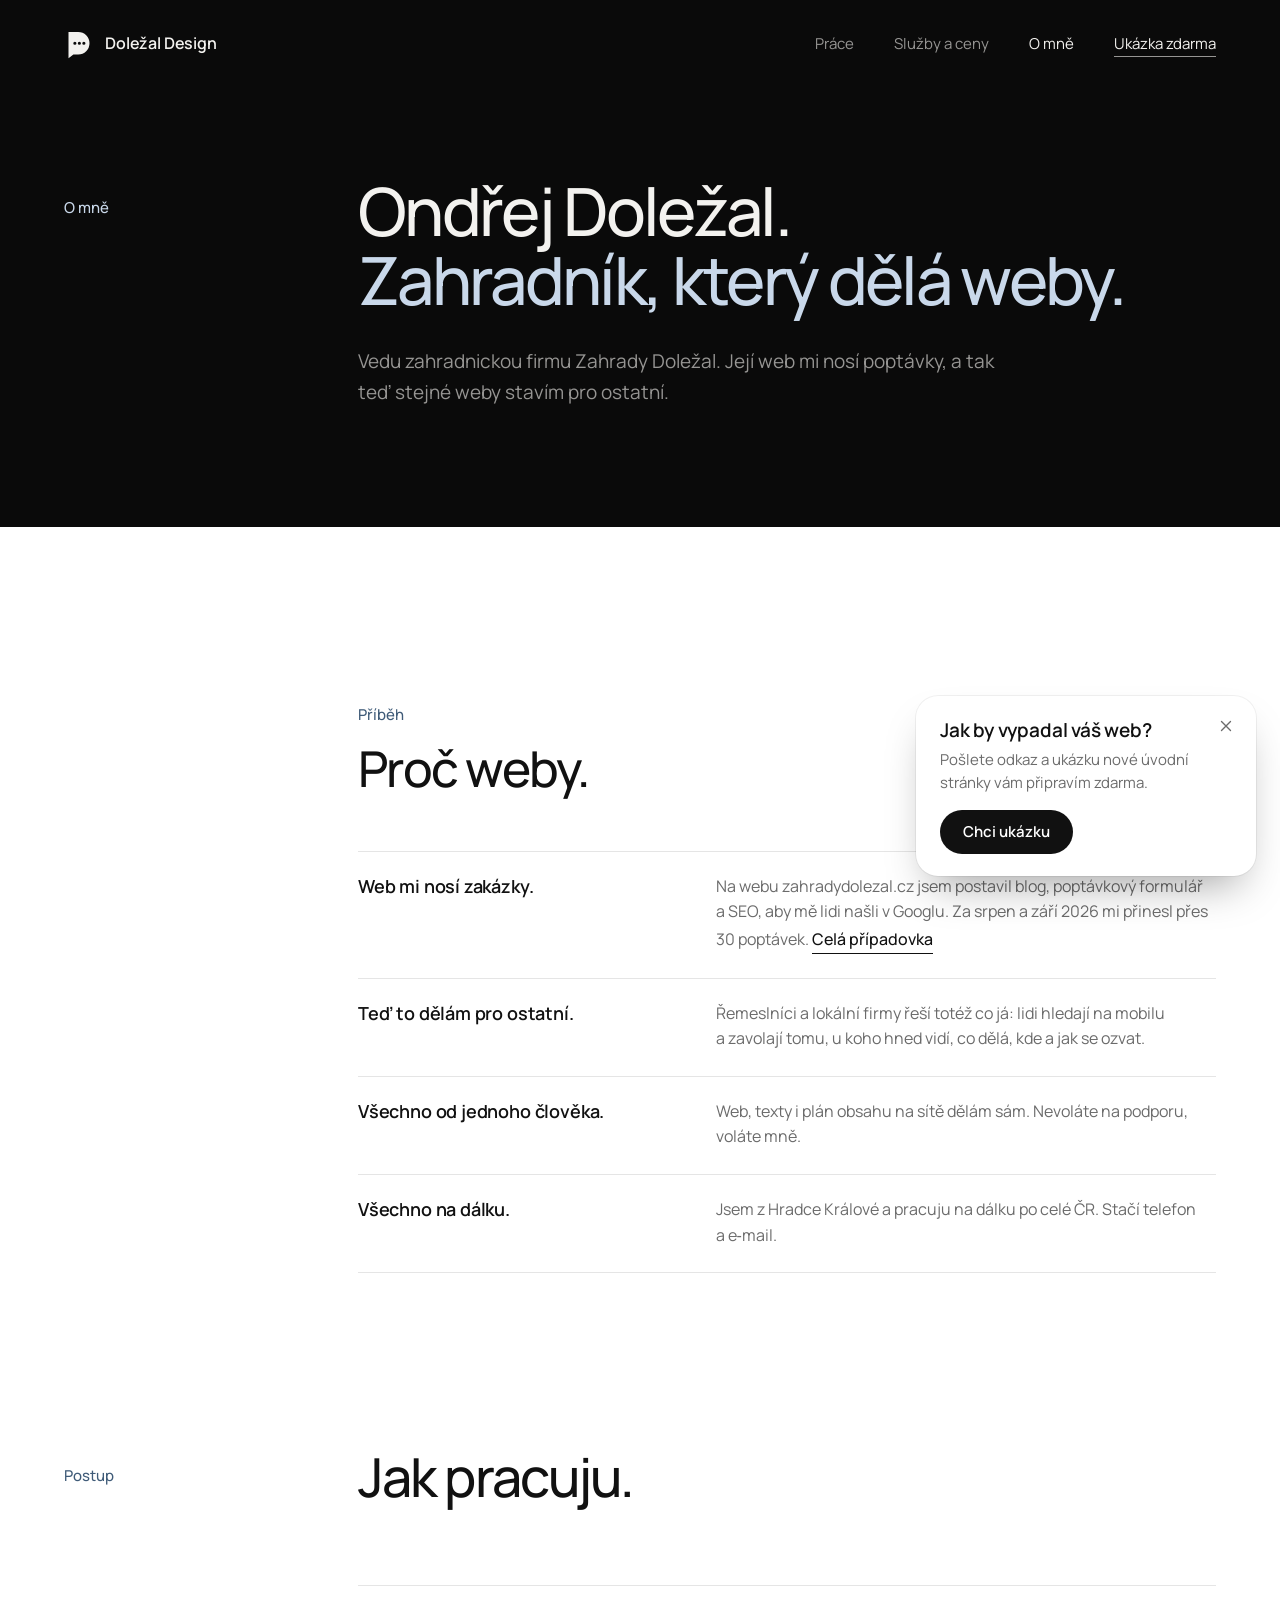
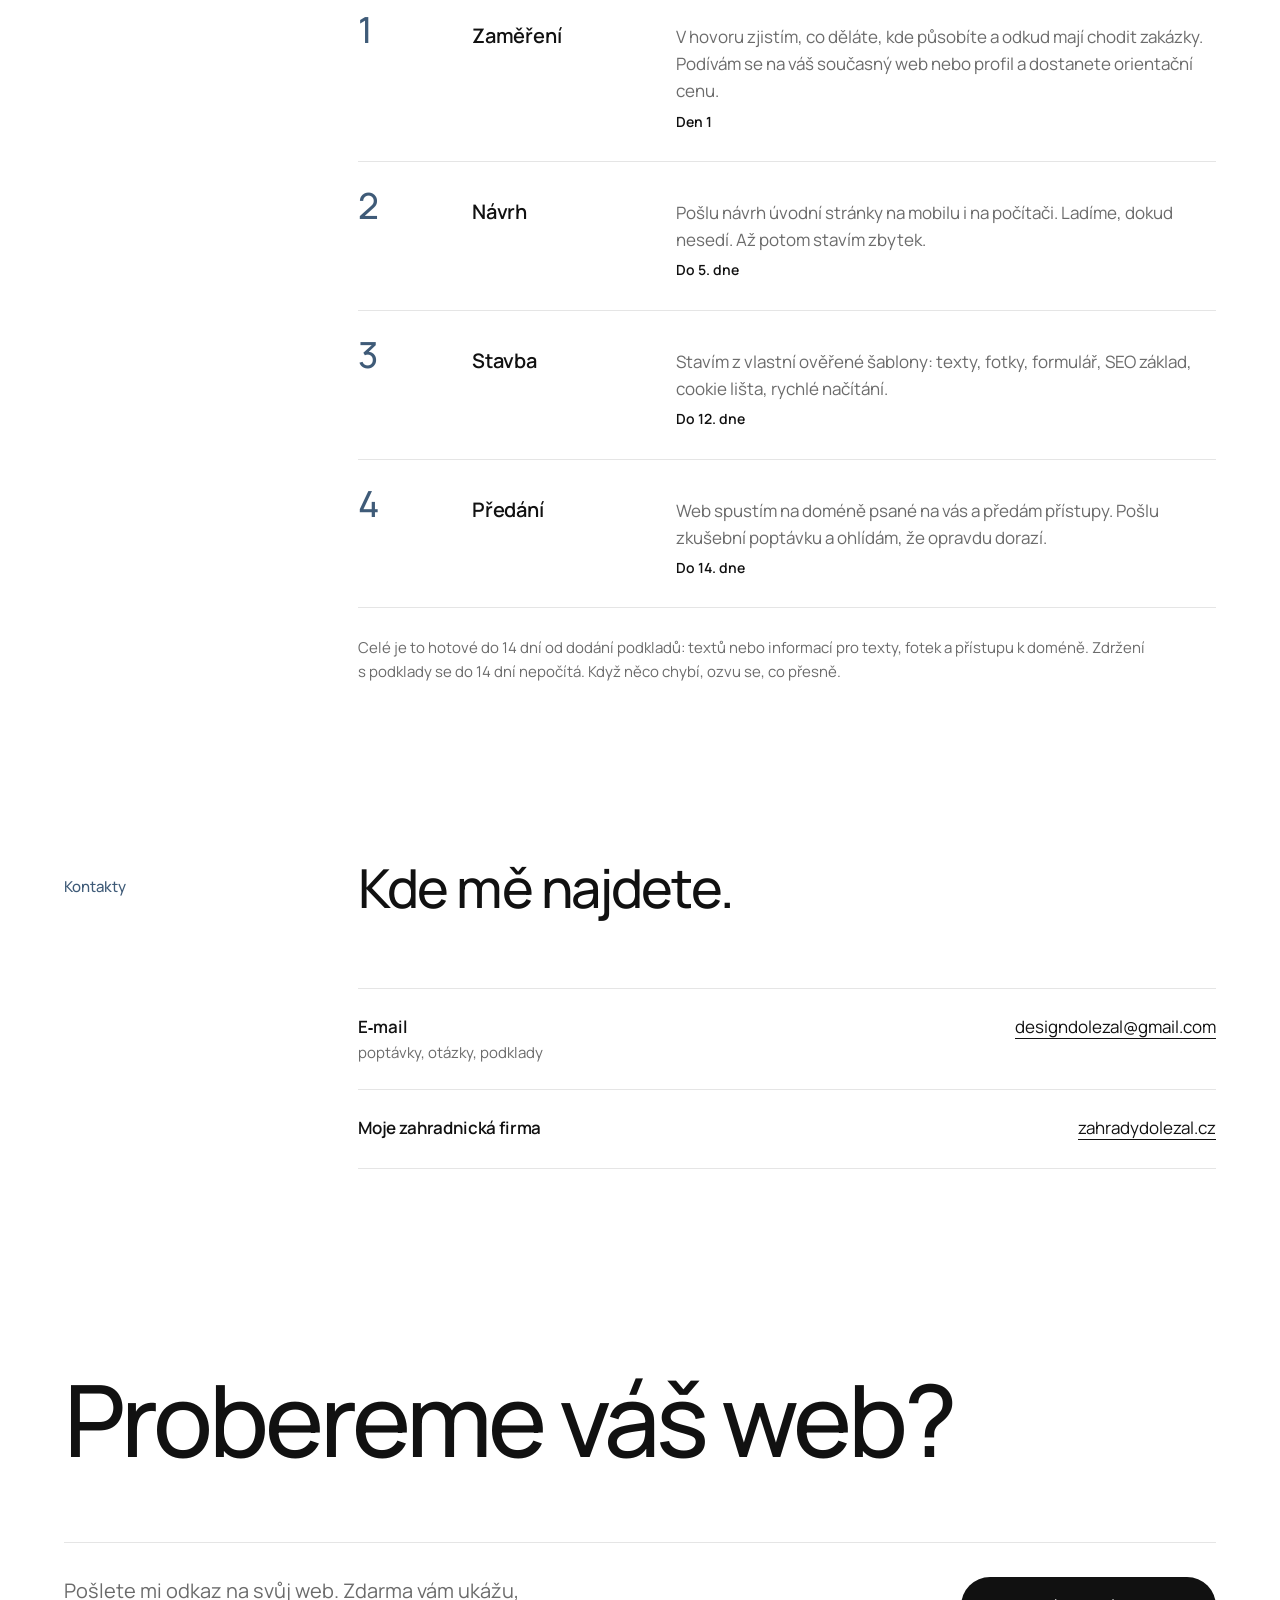
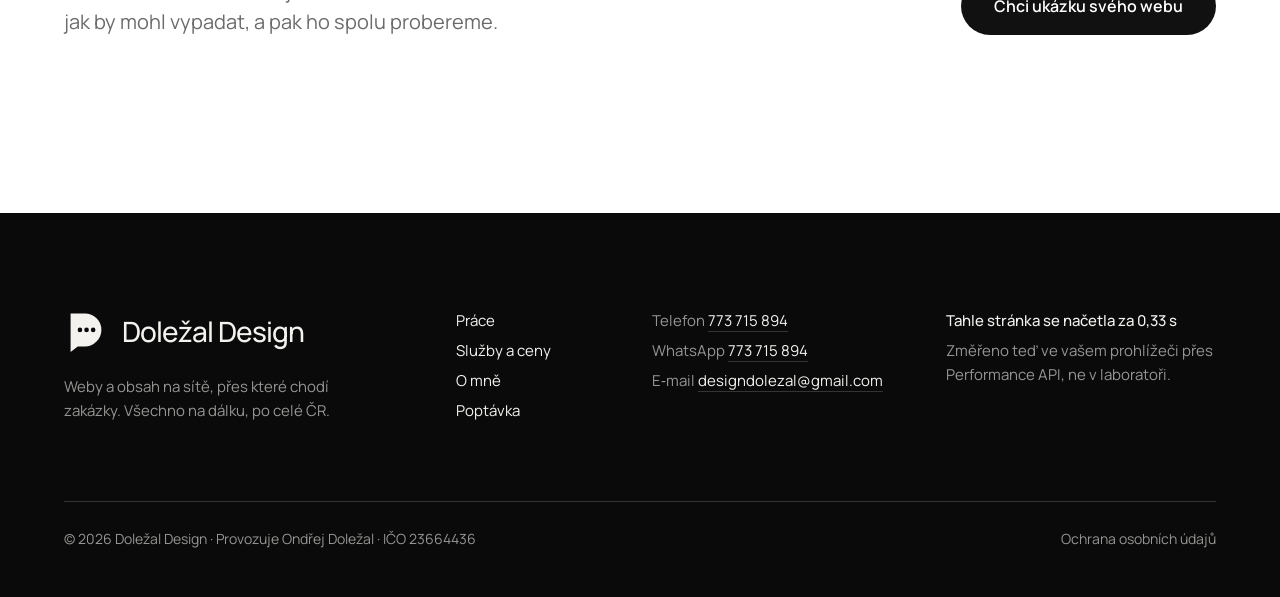
==== commit 6649695a: "Náhled webu dolezaldesign.cz Co-Authored-By: Claude Opus 5.5 <noreply@anthropic.com>" ====
--- a/o-mne/index.html
+++ b/o-mne/index.html
@@ -18,10 +18,54 @@
   <link rel="icon" href="data:image/svg+xml,%3Csvg xmlns='http://www.w3.org/2000/svg' viewBox='0 0 40 40'%3E%3Crect width='40' height='40' rx='9' fill='%23111'/%3E%3Cpath transform='translate(4.4 3.2) scale(.78)' fill='%23fff' fill-rule='evenodd' d='M6 4h13a15 15 0 0 1 0 30h-6.5L6 39ZM12.4 19a2.1 2.1 0 1 0 4.2 0a2.1 2.1 0 1 0-4.2 0ZM18.4 19a2.1 2.1 0 1 0 4.2 0a2.1 2.1 0 1 0-4.2 0ZM24.4 19a2.1 2.1 0 1 0 4.2 0a2.1 2.1 0 1 0-4.2 0Z'/%3E%3C/svg%3E">
 
   <link rel="preload" href="../assets/fonts/Manrope-Variable-latin.woff2" as="font" type="font/woff2" crossorigin>
-  <link rel="stylesheet" href="../assets/css/tokens.css?v=202610081959">
-  <link rel="stylesheet" href="../assets/css/main.css?v=202610081959">
+  <link rel="stylesheet" href="../assets/css/tokens.css?v=202610092102">
+  <link rel="stylesheet" href="../assets/css/main.css?v=202610092102">
   <script>document.documentElement.classList.add('js')</script>
-  <script src="../assets/js/main.js?v=202610081959" defer></script>
+  <script src="../assets/js/main.js?v=202610092102" defer></script>
+
+  <script type="application/ld+json">
+{
+    "@context": "https://schema.org",
+    "@graph": [
+      {
+        "@type": "BreadcrumbList",
+        "itemListElement": [
+          {
+            "@type": "ListItem",
+            "position": 1,
+            "name": "Úvod",
+            "item": "https://dolezaldesign.cz/"
+          },
+          {
+            "@type": "ListItem",
+            "position": 2,
+            "name": "O mně",
+            "item": "https://dolezaldesign.cz/o-mne/"
+          }
+        ]
+      },
+      {
+        "@type": "ProfilePage",
+        "url": "https://dolezaldesign.cz/o-mne/",
+        "mainEntity": {
+          "@type": "Person",
+          "name": "Ondřej Doležal",
+          "url": "https://dolezaldesign.cz/o-mne/",
+          "worksFor": {
+            "@type": "ProfessionalService",
+            "name": "Doležal Design",
+            "url": "https://dolezaldesign.cz/"
+          },
+          "address": {
+            "@type": "PostalAddress",
+            "addressLocality": "Hradec Králové",
+            "addressCountry": "CZ"
+          }
+        }
+      }
+    ]
+  }
+  </script>
 </head>
 <body>
   <a class="skip" href="#obsah">Přeskočit na obsah</a>
--- a/assets/css/main.css
+++ b/assets/css/main.css
@@ -1665,3 +1665,71 @@
 .sheet:not(.sheet--break) { margin-top: 0; border-radius: 0; box-shadow: none; padding-top: 64px; }
 @media (min-width: 768px) { .sheet:not(.sheet--break) { padding-top: 80px; } }
 @media (min-width: 1200px) { .sheet:not(.sheet--break) { padding-top: 112px; } }
+
+/* =========================================================
+   Podstránky v novém vzhledu (v29, 9. 10. 2026; zatím Práce)
+   Hlava „Modrá noc“ jako úvod, bez štítku vlevo; pod ní listy (.sheet).
+   ========================================================= */
+.head--noc {
+  background: var(--night);
+  background:
+    radial-gradient(ellipse 55% 75% at 84% 60%, rgba(63, 91, 120, 0.78), transparent 70%),   /* tone */
+    radial-gradient(ellipse 80% 60% at 0% 110%, rgba(43, 69, 96, 0.7), transparent 72%),     /* deep */
+    linear-gradient(180deg, var(--night) 0%, #0f1a27 55%, var(--deep-2) 100%);
+  padding-bottom: 112px;                 /* první list pod ní přesahuje o 32 px */
+}
+.head--noc .head__lead { color: var(--dim-strong); }
+@media (min-width: 768px) { .head--noc { padding-bottom: 152px; } }
+
+/* Práce · Kvůli detailům: šest dlaždic s výřezem ze skutečného webu a jednou větou */
+.b-grid { display: grid; gap: 20px; margin-top: 48px; }
+.b-tile { display: grid; grid-template-rows: auto 1fr; overflow: hidden; border-radius: 22px; background: var(--paper); }
+.b-shot { display: grid; place-items: center; height: 300px; padding: 28px; background: var(--tint); overflow: hidden; }
+.b-shot img { width: auto; height: auto; max-height: 244px; border-radius: 14px; box-shadow: 0 18px 36px -18px rgba(0, 0, 0, 0.32); }
+.b-shot--top { place-items: start center; padding-bottom: 0; }
+.b-shot--top img { width: 100%; max-height: none; border-radius: 14px 14px 0 0; }
+/* výřez delší než dlaždice se dole rozplyne, ať nekončí useknutým řádkem */
+.b-shot--fade img { -webkit-mask-image: linear-gradient(180deg, #000 62%, transparent 96%); mask-image: linear-gradient(180deg, #000 62%, transparent 96%); }
+.b-shot--dark { background: #2a2a2a; }
+.b-text { padding: 22px 24px 26px; }
+.b-text b { display: block; font-size: 20px; font-weight: 600; line-height: 1.25; letter-spacing: -0.015em; }
+.b-text span { display: block; margin-top: 6px; font-size: 16px; line-height: 1.5; color: var(--muted); }
+.b-src { margin-top: 32px; font-size: var(--fs-caption); font-weight: 500; color: var(--muted); }
+.b-src a { color: inherit; border-bottom: 1px solid currentColor; }
+@media (min-width: 700px) { .b-grid { grid-template-columns: repeat(2, minmax(0, 1fr)); } }
+@media (min-width: 1100px) { .b-grid { grid-template-columns: repeat(3, minmax(0, 1fr)); } .b-shot { height: 320px; } .b-shot img { max-height: 264px; } }
+
+/* =========================================================
+   Nabídka ukázky v rohu (v29, 9. 10. 2026): malý panel, ne okno přes obsah.
+   Počítač: karta vpravo dole. Mobil: tenká karta přes šířku dole. main.js „Nabídka ukázky“.
+   ========================================================= */
+.offer {
+  position: fixed; z-index: 60; left: 12px; right: 12px; bottom: calc(12px + env(safe-area-inset-bottom, 0px));
+  display: grid; grid-template-columns: 1fr auto; align-items: center; gap: 4px 16px;
+  padding: 14px 52px 14px 18px; border-radius: 18px;
+  background: var(--paper); color: var(--ink);
+  box-shadow: 0 22px 44px -16px rgba(0, 0, 0, 0.38), 0 0 0 1px rgba(17, 17, 17, 0.06);
+  opacity: 0; transform: translateY(16px); transition: opacity 0.3s, transform 0.45s var(--ease);
+}
+.offer.is-in { opacity: 1; transform: none; }
+.offer__title { grid-column: 1; font-size: 16px; font-weight: 600; line-height: 1.3; letter-spacing: -0.01em; }
+.offer__text { display: none; }
+.offer__btn { grid-column: 2; grid-row: 1; }
+.offer__close {
+  position: absolute; top: 50%; right: 8px; transform: translateY(-50%);
+  display: grid; place-items: center; width: 40px; height: 40px; padding: 0; border: 0; border-radius: 50%;
+  background: transparent; color: var(--muted); cursor: pointer; transition: background-color 0.2s, color 0.2s;
+}
+.offer__close:hover { background: var(--tint); color: var(--ink); }
+.offer__close svg { width: 18px; height: 18px; fill: none; stroke: currentColor; stroke-width: 1.8; stroke-linecap: round; }
+@media (min-width: 900px) {
+  .offer {
+    left: auto; right: 24px; bottom: calc(24px + env(safe-area-inset-bottom, 0px)); width: 340px;
+    grid-template-columns: 1fr; gap: 0; padding: 22px 22px 22px 24px; border-radius: 22px;
+  }
+  .offer__title { padding-right: 36px; font-size: 19px; }
+  .offer__text { display: block; margin-top: 6px; font-size: var(--fs-small); line-height: 1.5; color: var(--muted); }
+  .offer__btn { grid-column: 1; grid-row: auto; justify-self: start; margin-top: 16px; }
+  .offer__close { top: 10px; right: 10px; transform: none; }
+}
+@media (prefers-reduced-motion: reduce) { .offer { transition: none; } }
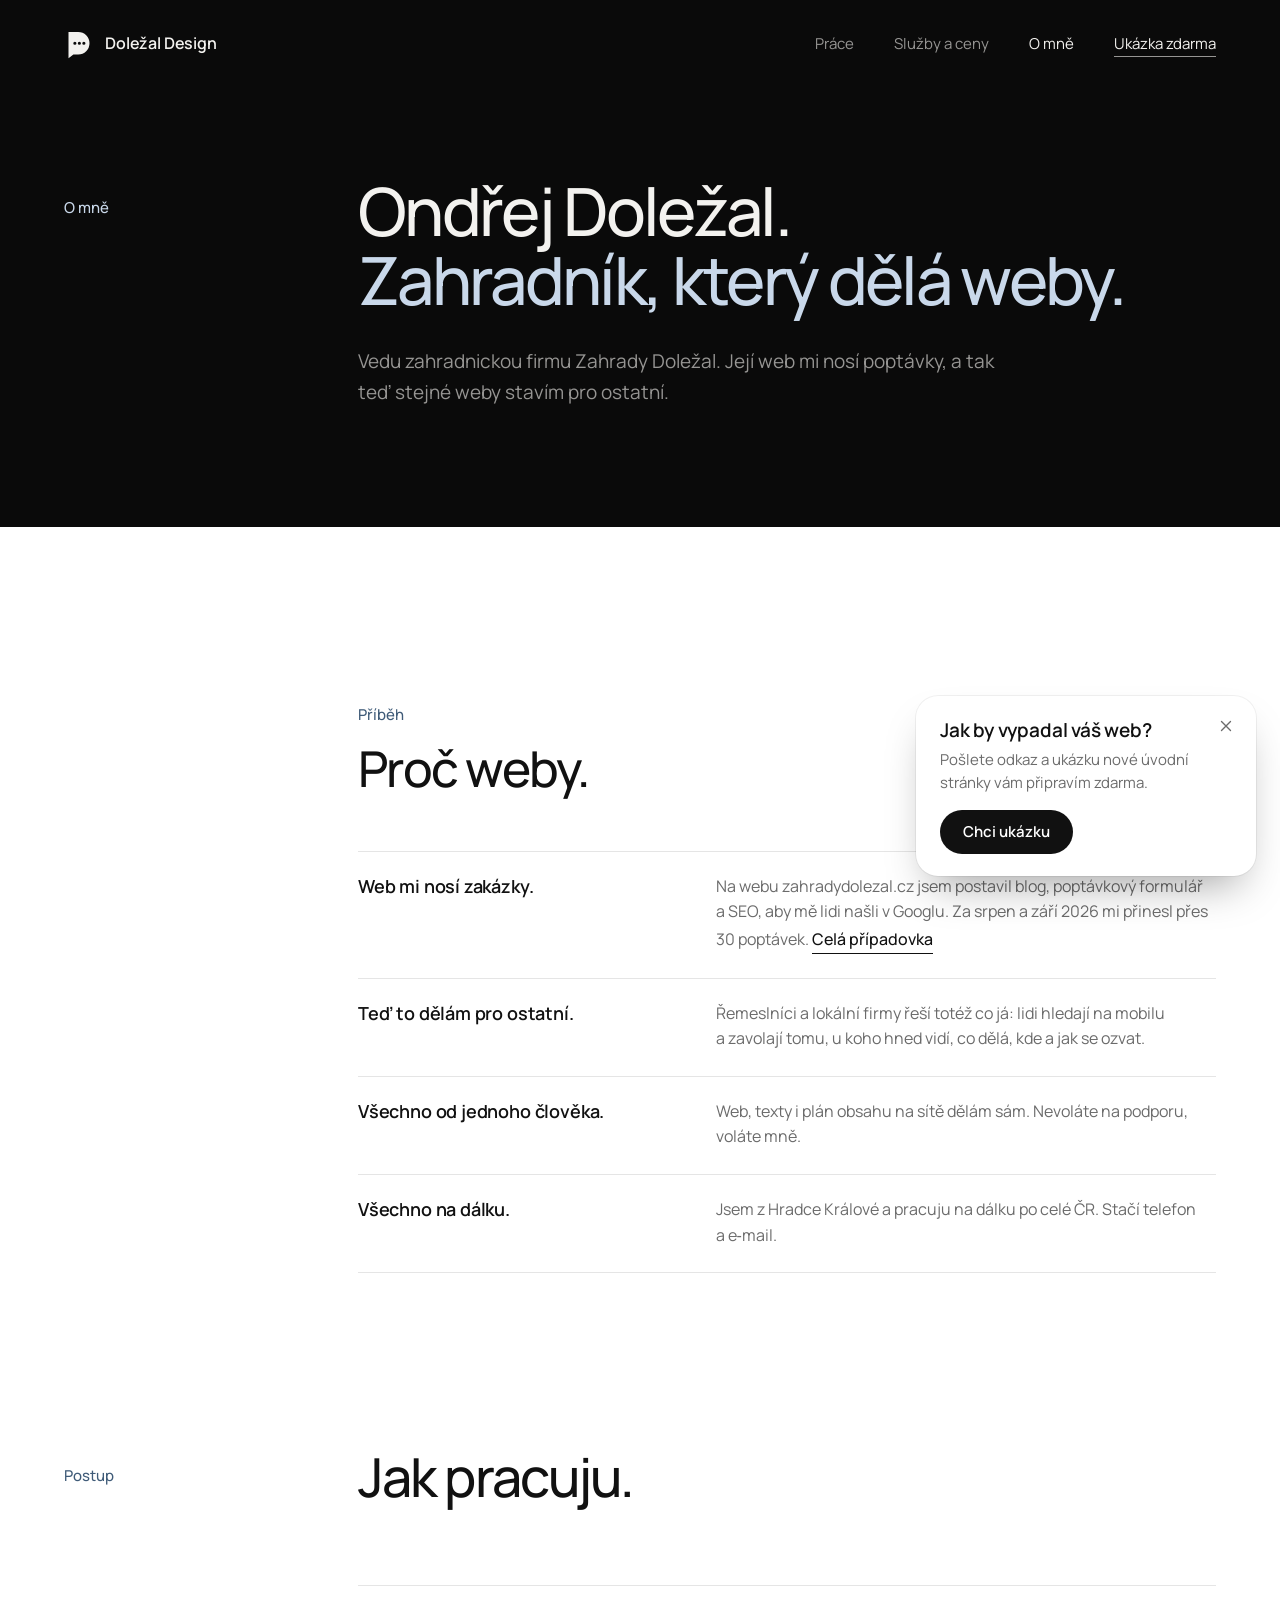
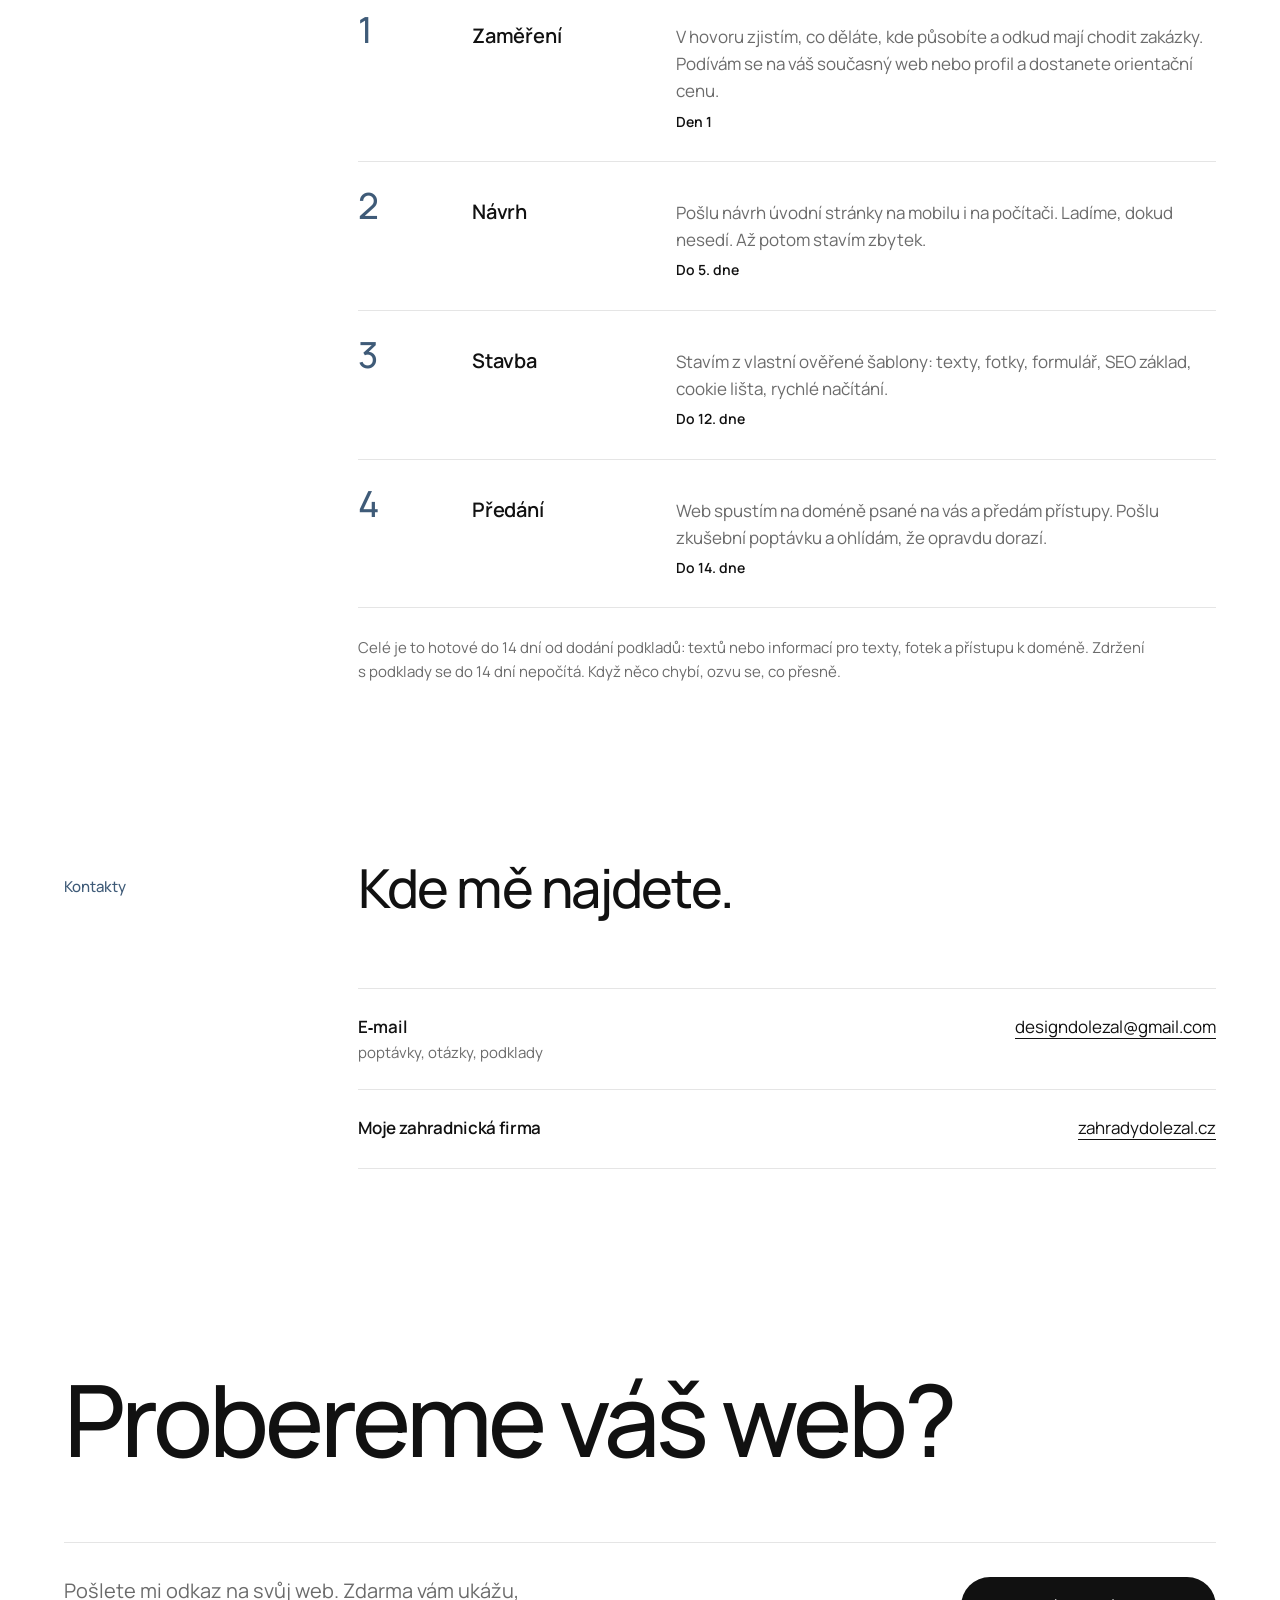
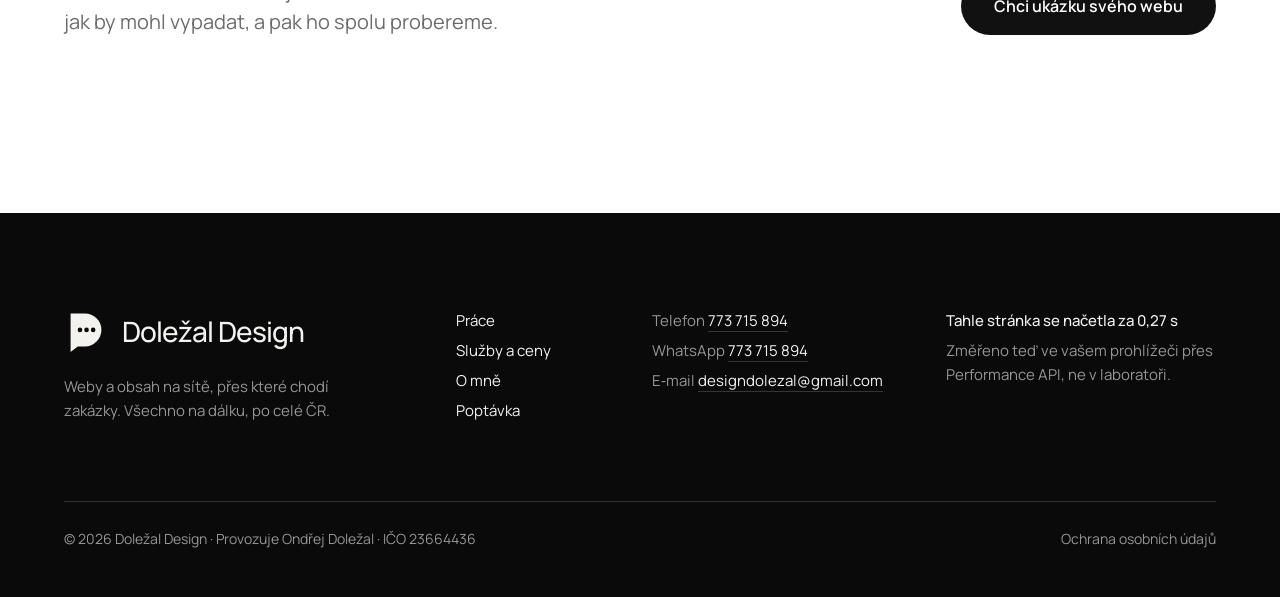
==== commit c5c524f6: "Náhled webu dolezaldesign.cz Co-Authored-By: Claude Opus 5.5 <noreply@anthropic.com>" ====
--- a/o-mne/index.html
+++ b/o-mne/index.html
@@ -18,10 +18,10 @@
   <link rel="icon" href="data:image/svg+xml,%3Csvg xmlns='http://www.w3.org/2000/svg' viewBox='0 0 40 40'%3E%3Crect width='40' height='40' rx='9' fill='%23111'/%3E%3Cpath transform='translate(4.4 3.2) scale(.78)' fill='%23fff' fill-rule='evenodd' d='M6 4h13a15 15 0 0 1 0 30h-6.5L6 39ZM12.4 19a2.1 2.1 0 1 0 4.2 0a2.1 2.1 0 1 0-4.2 0ZM18.4 19a2.1 2.1 0 1 0 4.2 0a2.1 2.1 0 1 0-4.2 0ZM24.4 19a2.1 2.1 0 1 0 4.2 0a2.1 2.1 0 1 0-4.2 0Z'/%3E%3C/svg%3E">
 
   <link rel="preload" href="../assets/fonts/Manrope-Variable-latin.woff2" as="font" type="font/woff2" crossorigin>
-  <link rel="stylesheet" href="../assets/css/tokens.css?v=202610092102">
-  <link rel="stylesheet" href="../assets/css/main.css?v=202610092102">
+  <link rel="stylesheet" href="../assets/css/tokens.css?v=202610092145">
+  <link rel="stylesheet" href="../assets/css/main.css?v=202610092145">
   <script>document.documentElement.classList.add('js')</script>
-  <script src="../assets/js/main.js?v=202610092102" defer></script>
+  <script src="../assets/js/main.js?v=202610092145" defer></script>
 
   <script type="application/ld+json">
 {
--- a/assets/css/main.css
+++ b/assets/css/main.css
@@ -1068,99 +1068,258 @@
 @media (min-width: 768px) { .prose h2 { margin-top: 80px; } .prose p, .prose ul { font-size: 18px; } }
 
 /* =========================================================
-   Poptávka / kalkulačka (/poptavka/, 2. 10. 2026)
-   Jedna otázka na obrazovku. Bez JS je to obyčejný dlouhý formulář (všechny
-   otázky pod sebou), který se odešle rovnou na Formspree. S JS přidá poptavka.js
-   formuláři třídu .calc--steps a vidět je vždy jen jeden krok (ostatní mají hidden).
-   Volby jsou skutečné radio prvky ve fieldsetu: velké řádky přes celou šířku
-   s vlasovou linkou a vlastním kolečkem. Vybraný řádek má plné černé kolečko
-   a orámují ho černé linky. Modrá jen v písmu (štítek kroku), ceny v ink.
-   ========================================================= */
-/* hlava stránky o kus nižší, aby první otázka začala co nejvýš */
-.head--calc { padding-bottom: 48px; }
-.calc-sec { padding-top: 36px; padding-bottom: var(--gap); }
-.calc__progress { scroll-margin-top: 20px; }
-@media (min-width: 768px) {
-  .head--calc { padding-bottom: 80px; }
-  .calc-sec { padding-top: 64px; }
-}
-@media (min-width: 1024px) {
-  /* štítek kroku stojí v levém sloupci na úrovni linky průběhu */
-  .calc-sec .grid > .calc__progress { padding-top: 0; margin-top: -0.55em; }
-}
-
-.calc, .calc__done { max-width: 760px; }
-/* author display (např. .btn, .field) by jinak přebil atribut hidden */
-.calc [hidden], .calc-sec [hidden] { display: none !important; }
-
-/* průběh: vlasová linka, černá část roste s kroky */
-.calc__bar { position: relative; height: 1px; margin-bottom: 32px; background: var(--line); }
-.calc__bar span {
-  position: absolute; left: 0; top: -1px; width: 100%; height: 2px; background: var(--ink);
-  transform: scaleX(var(--done, 0)); transform-origin: left center;
-  transition: transform 0.5s var(--ease);
-}
+   Poptávka / kalkulačka (/poptavka/), varianta A „karta s průvodcem“ (v30, 9. 10. 2026)
+   Ondřej vybral z prototypu _navrhy/v30-formular/ (?v=a): formulář má vypadat jako
+   formulář, ne jako další text na stránce. Bílá karta (.pf__card) na modrém listu
+   pod hlavou „Modrá noc“; nahoře průběh (krok, úseky, hotové odpovědi jako štítky),
+   volby jako karty s kolečkem vpravo nahoře, ve 3. kroku balíčky a doplňky jako
+   stavebnice. Od 1024 px vedle karty přilepený souhrn s cenou (.pf__sum), pod 1024 px
+   cena v liště s tlačítkem přilepené dole (.calc__nav).
+   Ceny v ink, nikdy modře; modrá jen v průběhu a štítcích. Bez JS je karta dlouhý
+   formulář se všemi otázkami pod sebou (průběh, souhrn a cena v liště se neukazují).
+   Pole .field, .calc__privacy, .calc__status, .calc__who a .calc__done-* používá
+   i formulář na /ukazka/.
+   ========================================================= */
+.head--form { padding-bottom: 88px; }
+@media (min-width: 768px) { .head--form { padding-top: calc(var(--head-h) + 56px); padding-bottom: 112px; } }
+.pf.sheet { padding: 40px 0 var(--gap); }      /* list přesahuje přes hlavu o 32 px */
+@media (min-width: 768px) { .pf.sheet { padding-top: 56px; } }
+
+.pf__layout { display: grid; gap: 20px; align-items: start; }
+@media (min-width: 1024px) { .pf__layout { grid-template-columns: minmax(0, 1fr) 340px; gap: 28px; } }
+@media (min-width: 1440px) { .pf__layout { grid-template-columns: minmax(0, 1fr) 380px; } }
+
+/* karta a souhrn: bílý podklad s jemným stínem; uvnitř zase běžná šedá a linky
+   (list sky je přepisuje na své odstíny) */
+.pf__card, .pf__sum {
+  --muted: #6b6b6b; --line: #e5e5e5;          /* stejné hodnoty jako v tokens.css */
+  border-radius: 28px; background: var(--paper);
+  box-shadow: 0 30px 60px -36px rgba(0, 0, 0, 0.28), 0 0 0 1px rgba(17, 17, 17, 0.05);
+}
+.pf__card { min-width: 0; padding: 24px 20px 28px; }
+@media (min-width: 768px) { .pf__card { padding: 40px 44px 44px; } }
+/* author display (např. .btn, .field, .opt) by jinak přebil atribut hidden */
+.calc [hidden], .pf [hidden], .calc-sec [hidden] { display: none !important; }
+
+/* průběh: „Krok 3 z 5 · Zbývají 2 kroky“, úseky (hotové modře, aktuální napůl), štítky */
+.pf__prog { display: grid; gap: 12px; margin-bottom: 30px; scroll-margin-top: 20px; }
+.pf__prog-row { display: flex; align-items: baseline; justify-content: space-between; gap: 16px; font-size: 14px; font-weight: 600; line-height: 1.4; }
+.pf__prog-row span:last-child { font-weight: 500; color: var(--muted); }
+.pf__bar { display: grid; grid-auto-flow: column; grid-auto-columns: minmax(0, 1fr); gap: 6px; }
+.pf__bar i { height: 6px; border-radius: 3px; background: var(--line); }
+.pf__bar i.is-done { background: var(--tone); }
+.pf__bar i.is-now { background: linear-gradient(90deg, var(--tone) 40%, var(--line) 40%); }
+.pf__chips { display: flex; flex-wrap: wrap; gap: 8px; }
+.pf__chip {
+  display: inline-flex; align-items: center; gap: 6px; min-height: 32px; padding: 5px 12px 5px 8px;
+  border: 0; border-radius: var(--r-pill); background: var(--sky); color: var(--tone);
+  font: 600 14px/1.3 var(--sans); cursor: pointer; transition: background-color 0.2s;
+}
+.pf__chip:hover { background: #d2dfec; }
+.pf__chip svg { width: 16px; height: 16px; fill: none; stroke: currentColor; stroke-width: 2.2; stroke-linecap: round; stroke-linejoin: round; }
 
 /* otázka: fieldset bez rámu, nadpis v legendě */
 .q { min-width: 0; margin: 0; padding: 0; border: 0; }
-.q + .q { margin-top: 80px; }               /* bez JS: otázky pod sebou */
-.calc--steps .q + .q { margin-top: 0; }
 .q > legend { display: block; width: 100%; padding: 0; }
-.q__title {
-  font-size: var(--fs-h2-minor); font-weight: var(--w-head); line-height: 1.08; letter-spacing: var(--ls-m);
-  text-wrap: balance;
-}
+/* bez JS: otázky pod sebou, mezi nimi vlasová linka. Linka je stín, ne rámeček, a mezera
+   je v legendě: vykreslená legenda stojí v horním rámečku fieldsetu a odsazení by šlo až pod ni. */
+.q + .q { margin-top: 48px; box-shadow: inset 0 1px 0 var(--line); }
+.q + .q > legend { padding-top: 40px; }
+.calc--steps .q + .q { margin-top: 0; box-shadow: none; }
+.calc--steps .q + .q > legend { padding-top: 0; }
+.q__title { font-size: clamp(26px, 6.4vw, 34px); font-weight: var(--w-head); line-height: 1.1; letter-spacing: var(--ls-m); text-wrap: balance; }
 .q__title:focus { outline: none; }          /* nadpis dostává fokus jen programově při změně kroku */
-.q__hint { margin-top: 12px; max-width: 34em; font-size: 16px; line-height: 1.55; color: var(--muted); text-wrap: pretty; }
+.q__hint { margin-top: 8px; max-width: 40em; font-size: 16px; line-height: 1.55; color: var(--muted); text-wrap: pretty; }
 .q__error { margin-top: 14px; font-size: var(--fs-small); font-weight: 600; line-height: 1.45; color: var(--ink); }
 .q__note { font-size: var(--fs-small); line-height: 1.5; color: var(--ink); text-wrap: pretty; }
 .q__note:not(:empty) { margin-top: 16px; padding-top: 12px; border-top: 1px solid var(--ink); }
 
-/* volby: velké řádky přes celou šířku, mezi nimi vlasová linka */
-.opts { margin-top: 24px; border-bottom: 1px solid var(--line); }
+/* volby: karty s vlasovým rámem, kolečko vpravo nahoře, vybraná karta s černým rámem */
+.opts { display: grid; gap: 10px; margin-top: 22px; }
+@media (min-width: 560px) { .opts--2 { grid-template-columns: repeat(2, minmax(0, 1fr)); } }
 .opt {
-  display: grid; grid-template-columns: 22px minmax(0, 1fr); column-gap: 16px; align-items: start;
-  padding: 17px 0 18px; border-top: 1px solid var(--line); cursor: pointer;
+  position: relative; display: grid; align-content: start; gap: 3px;
+  padding: 16px 52px 17px 18px; border: 1.5px solid var(--line); border-radius: 16px; background: var(--paper);
+  cursor: pointer; transition: border-color 0.2s, box-shadow 0.2s;
   -webkit-tap-highlight-color: transparent;
 }
+.opt:hover { border-color: #b8b8b8; }
 .opt input {
   -webkit-appearance: none; appearance: none;
-  display: grid; place-content: center; width: 22px; height: 22px; margin: 1px 0 0;
-  border: 1.5px solid var(--muted); border-radius: 50%; background: var(--paper);
-  cursor: pointer; transition: border-color 0.2s;
-}
-.opt input::before {
-  content: ""; width: 10px; height: 10px; border-radius: 50%; background: var(--ink);
-  transform: scale(0); transition: transform 0.25s var(--ease);
-}
-.opt:hover input, .opt input:checked { border-color: var(--ink); }
-.opt input:checked::before { transform: scale(1); }
-.opt input:focus-visible { outline-offset: 3px; }
-.opt__body { display: contents; }         /* název, cena a popis jsou přímo v mřížce řádku */
-.opt__name { grid-column: 2; grid-row: 1; display: block; font-size: 17px; font-weight: 600; line-height: 1.35; letter-spacing: -0.01em; text-wrap: pretty; }
-.opt__desc { grid-column: 2; grid-row: 3; display: block; margin-top: 3px; font-size: var(--fs-small); line-height: 1.45; color: var(--muted); text-wrap: pretty; }
-/* cena u volby: na mobilu hned pod názvem, od 560 px na pravé hraně řádku */
-.opt__price { grid-column: 2; grid-row: 2; margin-top: 2px; font-size: 17px; font-weight: 600; line-height: 1.35; letter-spacing: -0.01em; white-space: nowrap; }
-.opt__price--soft { font-weight: 500; color: var(--muted); }
-@media (min-width: 560px) {
-  .opts--priced .opt { grid-template-columns: 22px minmax(0, 1fr) auto; }
-  .opts--priced .opt__desc { grid-row: 2; }
-  .opt__price { grid-column: 3; grid-row: 1; margin-top: 0; padding-left: 8px; text-align: right; }
-}
-/* vybraný řádek orámují černé linky (nad ním a pod ním), fokus z klávesnice obtáhne celý řádek */
+  position: absolute; top: 16px; right: 16px; width: 22px; height: 22px; margin: 0;
+  border: 1.5px solid #8a8a8a; border-radius: 50%; background: var(--paper);   /* 3,4 : 1 na bílé */
+  cursor: pointer; transition: border-color 0.2s, box-shadow 0.2s;
+}
+.opt input:checked { border-color: var(--ink); background: var(--ink); box-shadow: inset 0 0 0 5px var(--ink), inset 0 0 0 11px var(--paper); }
+.opt__name { font-size: 17px; font-weight: 600; line-height: 1.35; letter-spacing: -0.01em; text-wrap: pretty; }
+.opt__desc { font-size: var(--fs-small); line-height: 1.45; color: var(--muted); text-wrap: pretty; }
 @supports selector(:has(*)) {
-  .opt:has(input:checked), .opt:has(input:checked) + .opt { border-top-color: var(--ink); }
-  .opts:has(> .opt:last-child input:checked) { border-bottom-color: var(--ink); }
+  .opt:has(input:checked) { border-color: var(--ink); box-shadow: 0 0 0 0.5px var(--ink), 0 12px 24px -16px rgba(0, 0, 0, 0.35); }
   .opt input:focus-visible, .calc[data-kbd] .opt input:focus { outline: none; }
   /* data-kbd (poptavka.js) = poslední ovládání z klávesnice: WebKit po šipkách ve skupině
      voleb :focus-visible nenastaví, tak se kroužek řídí i tímhle */
-  .opt:has(input:focus-visible), .calc[data-kbd] .opt:has(input:focus) { outline: 2px solid var(--ink); outline-offset: 4px; }
-}
+  .opt:has(input:focus-visible), .calc[data-kbd] .opt:has(input:focus) { outline: 2px solid var(--ink); outline-offset: 3px; }
+}
+
+/* balíčky: tři karty vedle sebe (od 768 px), pod nimi „Víc než 5 stránek“ přes celou šířku.
+   Na mobilu je obsah balíčku v jednom řádku s tečkami, ať je krok kratší. */
+.pks { display: grid; gap: 12px; margin-top: 24px; }
+.pk { padding: 18px 52px 18px 18px; }
+.pk .opt__name { font-size: 19px; }
+.pk__price { font-size: 16px; font-weight: 600; line-height: 1.4; font-variant-numeric: tabular-nums; white-space: nowrap; }
+.pk__price--soft { font-weight: 500; color: var(--muted); }
+.pk__list { margin-top: 4px; font-size: 14px; line-height: 1.5; color: var(--muted); }
+.pk__list span:not(:last-child)::after { content: " · "; }
+.pk__tag {
+  position: absolute; top: -11px; left: 16px; padding: 3px 9px; border-radius: var(--r-pill);
+  background: var(--tone); color: var(--paper); font-size: 12px; font-weight: 700; line-height: 1.4; letter-spacing: 0.01em;
+}
+@media (min-width: 768px) {
+  .pks { grid-template-columns: repeat(3, minmax(0, 1fr)); }
+  .pk { padding: 20px 48px 20px 18px; }
+  .pk__list { display: grid; gap: 3px; margin-top: 6px; }
+  .pk__list span { padding-left: 0.75em; text-indent: -0.75em; }   /* pomlčka visí před řádkem */
+  .pk__list span::before { content: "– "; }
+  .pk__list span:not(:last-child)::after { content: none; }
+  .pk--wide { grid-column: 1 / -1; grid-template-columns: minmax(0, 1fr) auto; column-gap: 16px; align-items: baseline; padding: 16px 52px 17px 18px; }
+  .pk--wide .pk__price { grid-column: 2; grid-row: 1; }
+  .pk--wide .opt__desc { grid-column: 1; }
+}
+
+/* doplňky: řádky se čtverečkem, název s popiskem a cenou vpravo (pod 480 px pod názvem) */
+.mods { margin-top: 28px; }
+.mods__title { font-size: 16px; font-weight: 600; line-height: 1.4; }
+.mods__title small, .when__title small, .pf .field__label small { margin-left: 4px; font-size: 14px; font-weight: 500; color: var(--muted); }
+.mods__list { display: grid; gap: 8px; margin-top: 12px; }
+.mod {
+  display: grid; grid-template-columns: 22px minmax(0, 1fr); column-gap: 12px; row-gap: 2px; align-items: start;
+  padding: 12px 14px; border: 1.5px solid var(--line); border-radius: 14px; background: var(--paper);
+  cursor: pointer; transition: border-color 0.2s, background-color 0.2s;
+  -webkit-tap-highlight-color: transparent;
+}
+.mod:hover { border-color: #b8b8b8; }
+.mod input {
+  -webkit-appearance: none; appearance: none; grid-row: 1 / 3;
+  width: 22px; height: 22px; margin: 0; border: 1.5px solid #8a8a8a; border-radius: 6px;
+  background: var(--paper) center / 14px 14px no-repeat; cursor: pointer; transition: border-color 0.2s, background-color 0.2s;
+}
+.mod input:checked {
+  border-color: var(--ink); background-color: var(--ink);
+  background-image: url("data:image/svg+xml,%3Csvg xmlns='http://www.w3.org/2000/svg' viewBox='0 0 24 24' fill='none' stroke='%23fff' stroke-width='2.8' stroke-linecap='round' stroke-linejoin='round'%3E%3Cpath d='M5 12.5l4.5 4.5L19 7.5'/%3E%3C/svg%3E");
+}
+.mod input:focus-visible { outline: 2px solid var(--ink); outline-offset: 3px; }
+.mod__name { min-width: 0; font-size: 15px; font-weight: 600; line-height: 1.35; }
+.mod__name small { display: block; margin-top: 1px; font-size: 14px; font-weight: 500; line-height: 1.4; color: var(--muted); }
+.mod__price { grid-column: 2; font-size: 15px; font-weight: 600; line-height: 1.35; font-variant-numeric: tabular-nums; white-space: nowrap; }
+.mod__price--soft { font-weight: 500; color: var(--muted); }
+/* v ceně balíčku: zaškrtnuté šedě, nejde odškrtnout */
+.mod.is-included { cursor: default; background: #fafafa; }
+.mod.is-included:hover { border-color: var(--line); }
+.mod.is-included input { cursor: default; border-color: var(--muted); background-color: var(--muted); }
+@supports selector(:has(*)) { .mod:has(input:checked:not(:disabled)) { border-color: var(--ink); } }
+@media (min-width: 480px) {
+  .mod { grid-template-columns: 22px minmax(0, 1fr) auto; align-items: center; }
+  .mod input { grid-row: auto; }
+  .mod__price { grid-column: 3; padding-left: 8px; text-align: right; }
+}
+.mods__note { margin-top: 12px; font-size: 14px; line-height: 1.5; color: var(--muted); }
 @media (forced-colors: active) {
-  .opt input::before { background: CanvasText; }
-}
-
-/* textová pole: podtržená vlasovou linkou v muted (3 : 1 a víc), písmo 17 px (iOS nezvětšuje) */
+  .opt input, .mod input { -webkit-appearance: auto; appearance: auto; }
+}
+
+/* kontakt: pole v rámečku (v kartě čitelnější než podtržení), jeden sloupec */
+.pf .calc__fields { display: grid; grid-template-columns: minmax(0, 1fr); gap: 18px; max-width: 520px; margin-top: 22px; }
+.pf .calc__fields .field { margin-top: 0; }
+.pf .field { margin-top: 22px; }
+.pf .field__label { font-size: 15px; }
+.pf .field__input {
+  margin-top: 8px; padding: 13px 16px; border: 1.5px solid #949494; border-radius: 12px;   /* 3 : 1 na bílé */
+  background: var(--paper);
+}
+.pf .field__input:hover { border-color: var(--ink); }
+.pf .field__input:focus, .pf .field__input[aria-invalid="true"] { border-color: var(--ink); box-shadow: 0 0 0 1px var(--ink); }
+.pf .q__note:not(:empty) { max-width: 520px; }
+
+/* termín: nepovinný, tři pilulky */
+.when { min-width: 0; margin: 26px 0 0; padding: 0; border: 0; }
+.when__title { padding: 0; font-size: 15px; font-weight: 600; line-height: 1.4; }
+.when__opts { display: flex; flex-wrap: wrap; gap: 8px; margin-top: 10px; }
+.when__o { position: relative; display: inline-flex; cursor: pointer; -webkit-tap-highlight-color: transparent; }
+.when__o input { position: absolute; inset: 0; width: 100%; height: 100%; margin: 0; opacity: 0; cursor: pointer; }
+.when__o span {
+  display: inline-flex; align-items: center; min-height: 44px; padding: 10px 16px;
+  border: 1.5px solid var(--line); border-radius: var(--r-pill); font-size: 15px; font-weight: 600; line-height: 1.3;
+  transition: border-color 0.2s, background-color 0.2s, color 0.2s;
+}
+.when__o:hover span { border-color: #b8b8b8; }
+.when__o input:checked + span { border-color: var(--ink); background: var(--ink); color: var(--paper); }
+.when__o input:focus-visible + span { outline: 2px solid var(--ink); outline-offset: 3px; }
+
+/* shrnutí v posledním kroku (mobil a tablet; na počítači je souhrn vedle karty) */
+.pf__recap { margin-top: 20px; padding: 16px 18px; border-radius: 16px; background: var(--sky); --muted: var(--sky-muted); --line: var(--sky-line); }
+.pf__recap .pf__lines { margin-top: 0; }
+.pf__recap-total { display: flex; align-items: baseline; justify-content: space-between; gap: 12px; margin-top: 12px; padding-top: 12px; border-top: 1px solid var(--line); font-size: 15px; font-weight: 600; }
+.pf__recap-total b { font-size: 22px; font-weight: 600; letter-spacing: -0.02em; white-space: nowrap; font-variant-numeric: tabular-nums; }
+.pf__recap .calc__back { margin-top: 4px; font-size: 15px; }
+@media (min-width: 1024px) { .pf__recap { display: none !important; } }
+
+/* souhrn vedle karty (od 1024 px): vybrané položky, celková cena, podmínky */
+.pf__sum { display: none; }
+@media (min-width: 1024px) { .pf__sum { display: block; position: sticky; top: 24px; padding: 26px 24px 24px; } }
+.pf__sum-title { font-size: 18px; font-weight: 600; line-height: 1.3; letter-spacing: -0.01em; }
+.pf__empty { margin-top: 12px; font-size: 15px; line-height: 1.5; color: var(--muted); }
+.pf__lines { display: grid; gap: 10px; margin: 16px 0 0; font-size: 15px; line-height: 1.4; }
+.pf__lines div { display: flex; align-items: baseline; justify-content: space-between; gap: 12px; }
+.pf__lines dt { min-width: 0; color: var(--muted); }
+.pf__lines dd { margin: 0; font-weight: 600; white-space: nowrap; font-variant-numeric: tabular-nums; }
+.pf__lines dd.is-soft { font-weight: 500; color: var(--muted); }
+.pf__total { margin-top: 18px; padding-top: 16px; border-top: 1px solid var(--line); }
+.pf__total-row { display: flex; align-items: baseline; justify-content: space-between; gap: 12px; font-size: 15px; font-weight: 600; }
+.pf__total-row b { font-size: 30px; font-weight: 600; line-height: 1.1; letter-spacing: var(--ls-m); white-space: nowrap; font-variant-numeric: tabular-nums; }
+.pf__plus { margin-top: 8px; font-size: 14px; line-height: 1.45; color: var(--muted); text-wrap: pretty; }
+.pf__plus--care { font-weight: 600; color: var(--ink); }
+.pf__terms { margin-top: 18px; border-top: 1px solid var(--line); }
+.pf__terms li { padding: 9px 0 10px; border-bottom: 1px solid var(--line); font-size: 14px; line-height: 1.45; color: var(--muted); }
+.pf__terms em { font-style: normal; color: var(--ink); }
+.pf__alt { margin-top: 14px; font-size: 14px; line-height: 1.5; color: var(--muted); }
+.pf__alt a { color: var(--ink); text-decoration: underline; text-decoration-thickness: 1px; text-underline-offset: 0.2em; }
+.pf__alt a:hover { color: var(--tone); }
+
+/* tlačítka: Zpět vlevo, hlavní pilulka vpravo; pod 1024 px lišta přilepená dole s cenou */
+.calc__nav { display: flex; align-items: center; gap: 12px 20px; margin-top: 30px; padding-top: 22px; border-top: 1px solid var(--line); }
+.calc__nav .btn { margin-left: auto; }
+.calc__back {
+  min-height: 44px; padding: 0; border: 0; background: none; cursor: pointer;
+  font: 500 16px/1.3 var(--sans); color: var(--ink);
+  text-decoration: underline; text-decoration-thickness: 1px; text-underline-offset: 6px;
+  transition: color 0.2s;
+}
+.calc__back:hover { color: var(--tone); }
+.btn:disabled { cursor: progress; background: #2b2b2b; }
+.pf__mtotal { display: none; }
+@media (max-width: 1023.98px) {
+  .calc--steps .calc__nav {
+    position: sticky; bottom: 0; z-index: 3;
+    margin: 24px -20px 0; padding: 12px 20px calc(12px + env(safe-area-inset-bottom, 0px));
+    background: var(--paper);
+  }
+  .pf__mtotal { display: block; min-width: 0; margin: 0; line-height: 1.2; }
+  .pf__mtotal small { display: block; font-size: 14px; color: var(--muted); }
+  .pf__mtotal b { font-size: 20px; font-weight: 600; letter-spacing: -0.02em; white-space: nowrap; font-variant-numeric: tabular-nums; }
+}
+@media (min-width: 768px) and (max-width: 1023.98px) { .calc--steps .calc__nav { margin-inline: -44px; padding-inline: 44px; } }
+@media (max-width: 559.98px) { .calc__nav { gap: 12px 14px; } .calc__nav .btn { min-height: 52px; padding: 14px 22px; } }
+
+.calc__privacy { margin-top: 16px; max-width: 34em; font-size: var(--fs-caption); line-height: 1.5; color: var(--muted); }
+.calc__privacy a { color: var(--ink); text-decoration: underline; text-decoration-thickness: 1px; text-underline-offset: 0.2em; }
+.calc__privacy a:hover { color: var(--tone); }
+.calc__status { font-size: 16px; line-height: 1.55; color: var(--ink); }
+.calc__status:not(:empty) { margin-top: 24px; padding-top: 16px; border-top: 1px solid var(--ink); }
+.calc__status a { font-weight: 600; text-decoration: underline; text-decoration-thickness: 1px; text-underline-offset: 0.2em; }
+.calc__status a:hover { color: var(--tone); }
+
+/* textová pole (i /ukazka/): podtržená vlasovou linkou v muted (3 : 1 a víc), písmo 17 px (iOS nezvětšuje);
+   v kartě poptávky v rámečku (výš) */
 .field { margin-top: 28px; }
 .field__label { display: block; font-size: var(--fs-small); font-weight: 600; line-height: 1.4; }
 .field__label small { font-size: inherit; font-weight: 500; color: var(--muted); }
@@ -1179,40 +1338,8 @@
 textarea.field__input { min-height: 104px; resize: vertical; }
 .field__error { margin-top: 8px; font-size: var(--fs-small); font-weight: 600; line-height: 1.45; color: var(--ink); }
 
-/* tlačítka: hlavní pilulka (Další / Odeslat poptávku), vedle textový odkaz Zpět */
-.calc__nav { display: flex; flex-wrap: wrap; align-items: center; gap: 12px 28px; margin-top: 32px; }
-.calc__back {
-  min-height: 44px; padding: 0; border: 0; background: none; cursor: pointer;
-  font-size: 16px; font-weight: 500; line-height: 1.3; color: var(--ink);
-  text-decoration: underline; text-decoration-thickness: 1px; text-underline-offset: 6px;
-  transition: color 0.2s;
-}
-.calc__back:hover { color: var(--tone); }
-.btn:disabled { cursor: progress; background: #2b2b2b; }
-.calc__privacy { margin-top: 16px; max-width: 34em; font-size: var(--fs-caption); line-height: 1.5; color: var(--muted); }
-.calc__privacy a { color: var(--ink); text-decoration: underline; text-decoration-thickness: 1px; text-underline-offset: 0.2em; }
-.calc__privacy a:hover { color: var(--tone); }
-.calc__status { font-size: 16px; line-height: 1.55; color: var(--ink); }
-.calc__status:not(:empty) { margin-top: 24px; padding-top: 16px; border-top: 1px solid var(--ink); }
-.calc__status a { font-weight: 600; text-decoration: underline; text-decoration-thickness: 1px; text-underline-offset: 0.2em; }
-.calc__status a:hover { color: var(--tone); }
-
-/* výsledek: velká orientační cena (--fs-plan, na mobilu aspoň 44 px; ink, ne modrá),
-   pod ní co jste vybrali */
-.calc__total { margin-top: 20px; }
-.calc__sum { font-size: max(var(--fs-plan), 44px); font-weight: var(--w-head); line-height: 1.04; letter-spacing: var(--ls-m); }
-.calc__sum small { font-size: 17px; font-weight: 500; letter-spacing: 0; color: var(--muted); }
-.calc__plus, .calc__care { margin-top: 10px; font-size: 17px; font-weight: 500; line-height: 1.45; }
-.calc__plus { color: var(--muted); }
-.calc__list { margin-top: 24px; }
-.calc__list > div { padding: 14px 0 15px; }
-.calc__list dd { font-weight: 600; white-space: nowrap; }
-.calc__list dd .blank { font-weight: 500; }
-.calc__terms { margin-top: 20px; }
-.calc__terms li { padding: 9px 0 10px; border-bottom: 1px solid var(--line); font-size: var(--fs-small); line-height: 1.45; color: var(--muted); }
-
-/* kontakt: černá linka nad skupinou. Legenda je plovoucí, takže není „vykreslená legenda“
-   a linku fieldsetu neprotne (chová se jako obyčejný blok). */
+/* kontakt na /ukazka/: černá linka nad skupinou. Legenda je plovoucí, takže není „vykreslená
+   legenda“ a linku fieldsetu neprotne (chová se jako obyčejný blok). */
 .calc__who { min-width: 0; margin: 48px 0 0; padding: 20px 0 0; border: 0; border-top: 1px solid var(--ink); }
 .calc__who > legend { float: left; width: 100%; margin-bottom: 16px; padding: 0; }
 .calc__who > legend + * { clear: left; }
@@ -1224,6 +1351,7 @@
   .calc__fields .field:nth-child(2) { margin-top: 0; }
   .calc__who > legend { margin-bottom: 20px; }
   .calc__fields .field--wide { grid-column: 1 / -1; }
+  .calc__who { margin-top: 64px; padding-top: 24px; }
 }
 
 /* poděkování po odeslání */
@@ -1232,27 +1360,12 @@
 .calc__done-more a { color: var(--ink); white-space: nowrap; border-bottom: 1px solid currentColor; }
 .calc__done-links { margin-top: 28px; }
 
-@media (min-width: 768px) {
-  .q__hint { margin-top: 14px; font-size: 17px; }
-  .opts { margin-top: 32px; }
-  .opt { padding: 20px 0 21px; }
-  .calc__nav { margin-top: 40px; }
-  .calc__total { margin-top: 28px; }
-  .calc__plus, .calc__care { font-size: 18px; }
-  .calc__list { margin-top: 32px; }
-  .calc__who { margin-top: 64px; padding-top: 24px; }
-}
-
-/* nízký telefon (iPhone SE, iPhone v Safari s lištami): těsnější řádky a kratší popisy
-   balíčků (.opt__more), aby se i krok s balíčky vešel na obrazovku i s tlačítkem Další */
+/* nízký telefon (iPhone SE, iPhone v Safari s lištami): těsnější karta a volby */
 @media (max-width: 559.98px) and (max-height: 760px) {
-  .calc-sec { padding-top: 28px; }
-  .calc__progress { padding-bottom: 12px; }
-  .calc__bar { margin-bottom: 24px; }
-  .opts { margin-top: 18px; }
-  .opt { padding: 13px 0 14px; }
-  .opt__more { display: none; }
-  .calc__nav { margin-top: 24px; }
+  .pf__card { padding-top: 20px; }
+  .pf__prog { margin-bottom: 22px; }
+  .opts, .pks { margin-top: 16px; }
+  .opt { padding-block: 13px 14px; }
 }
 
 /* krok se při změně jen jemně objeví (s omezeným pohybem ne, viz konec souboru) */
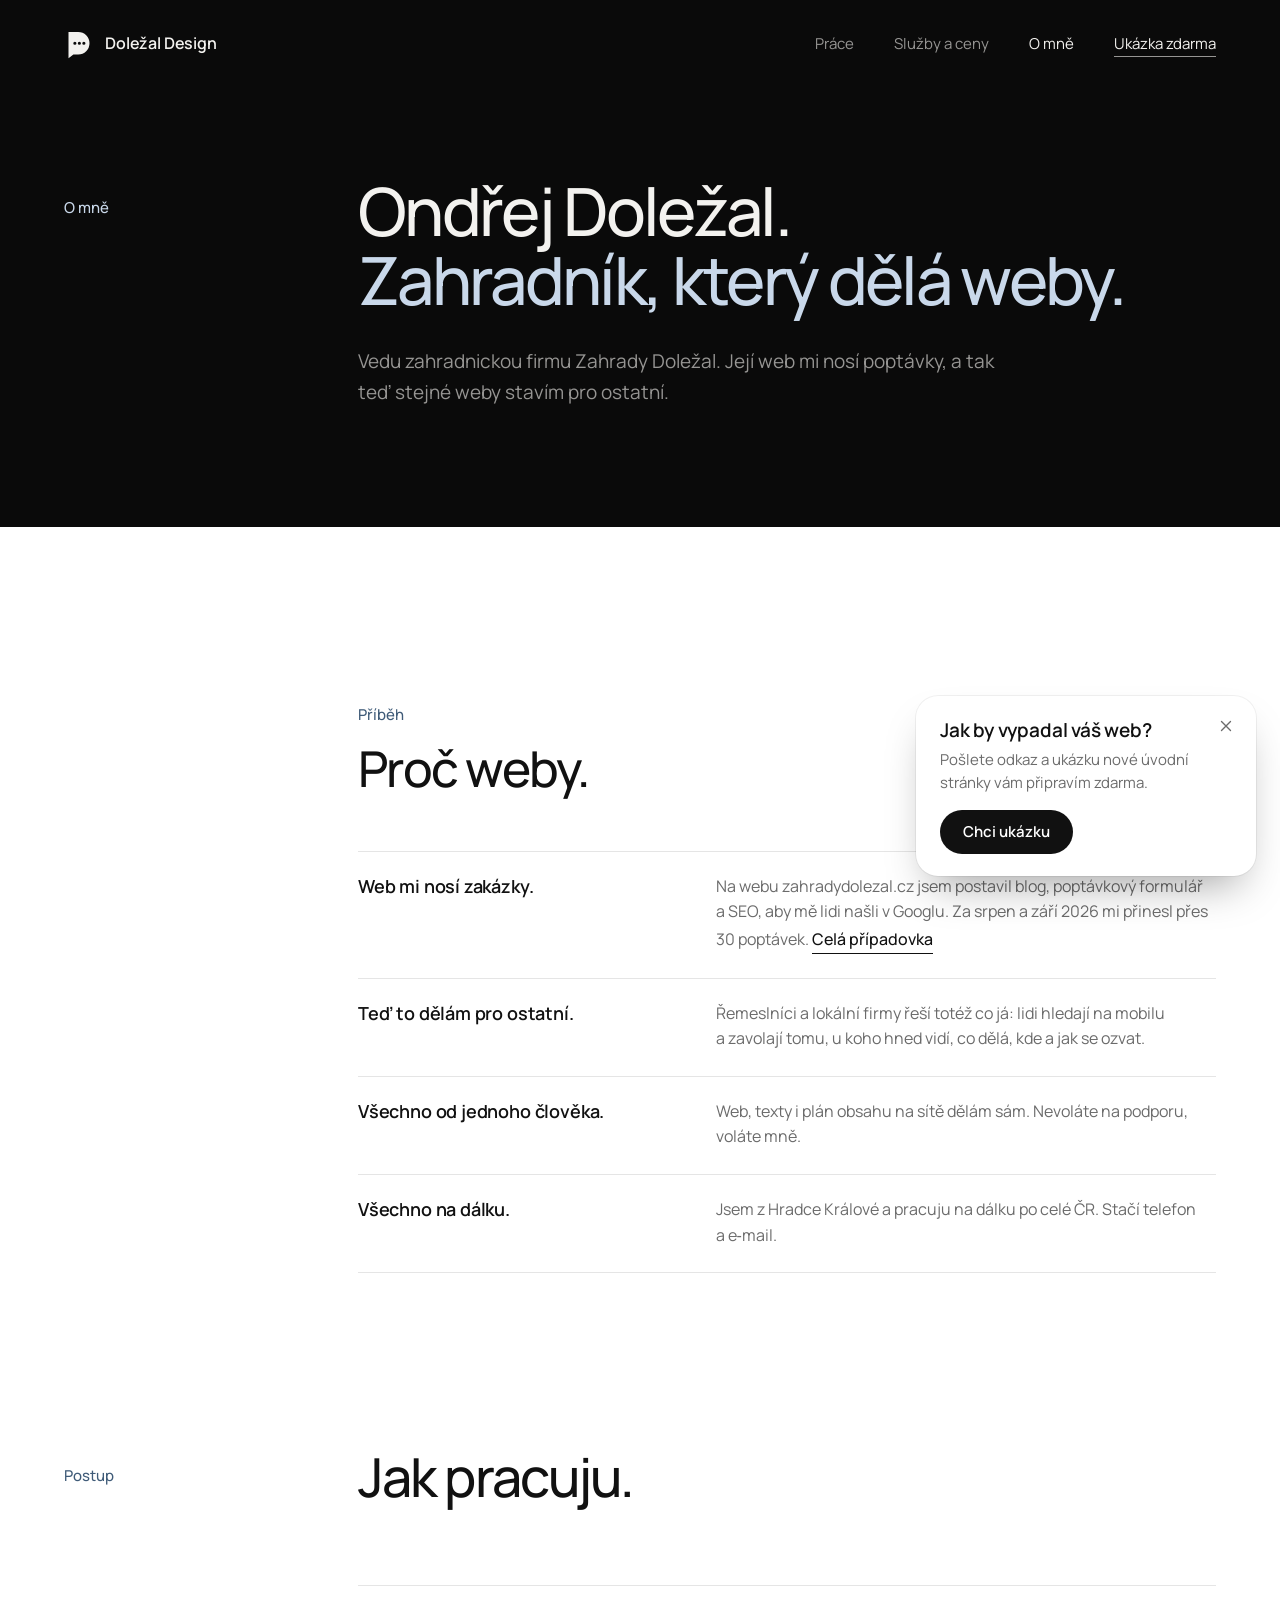
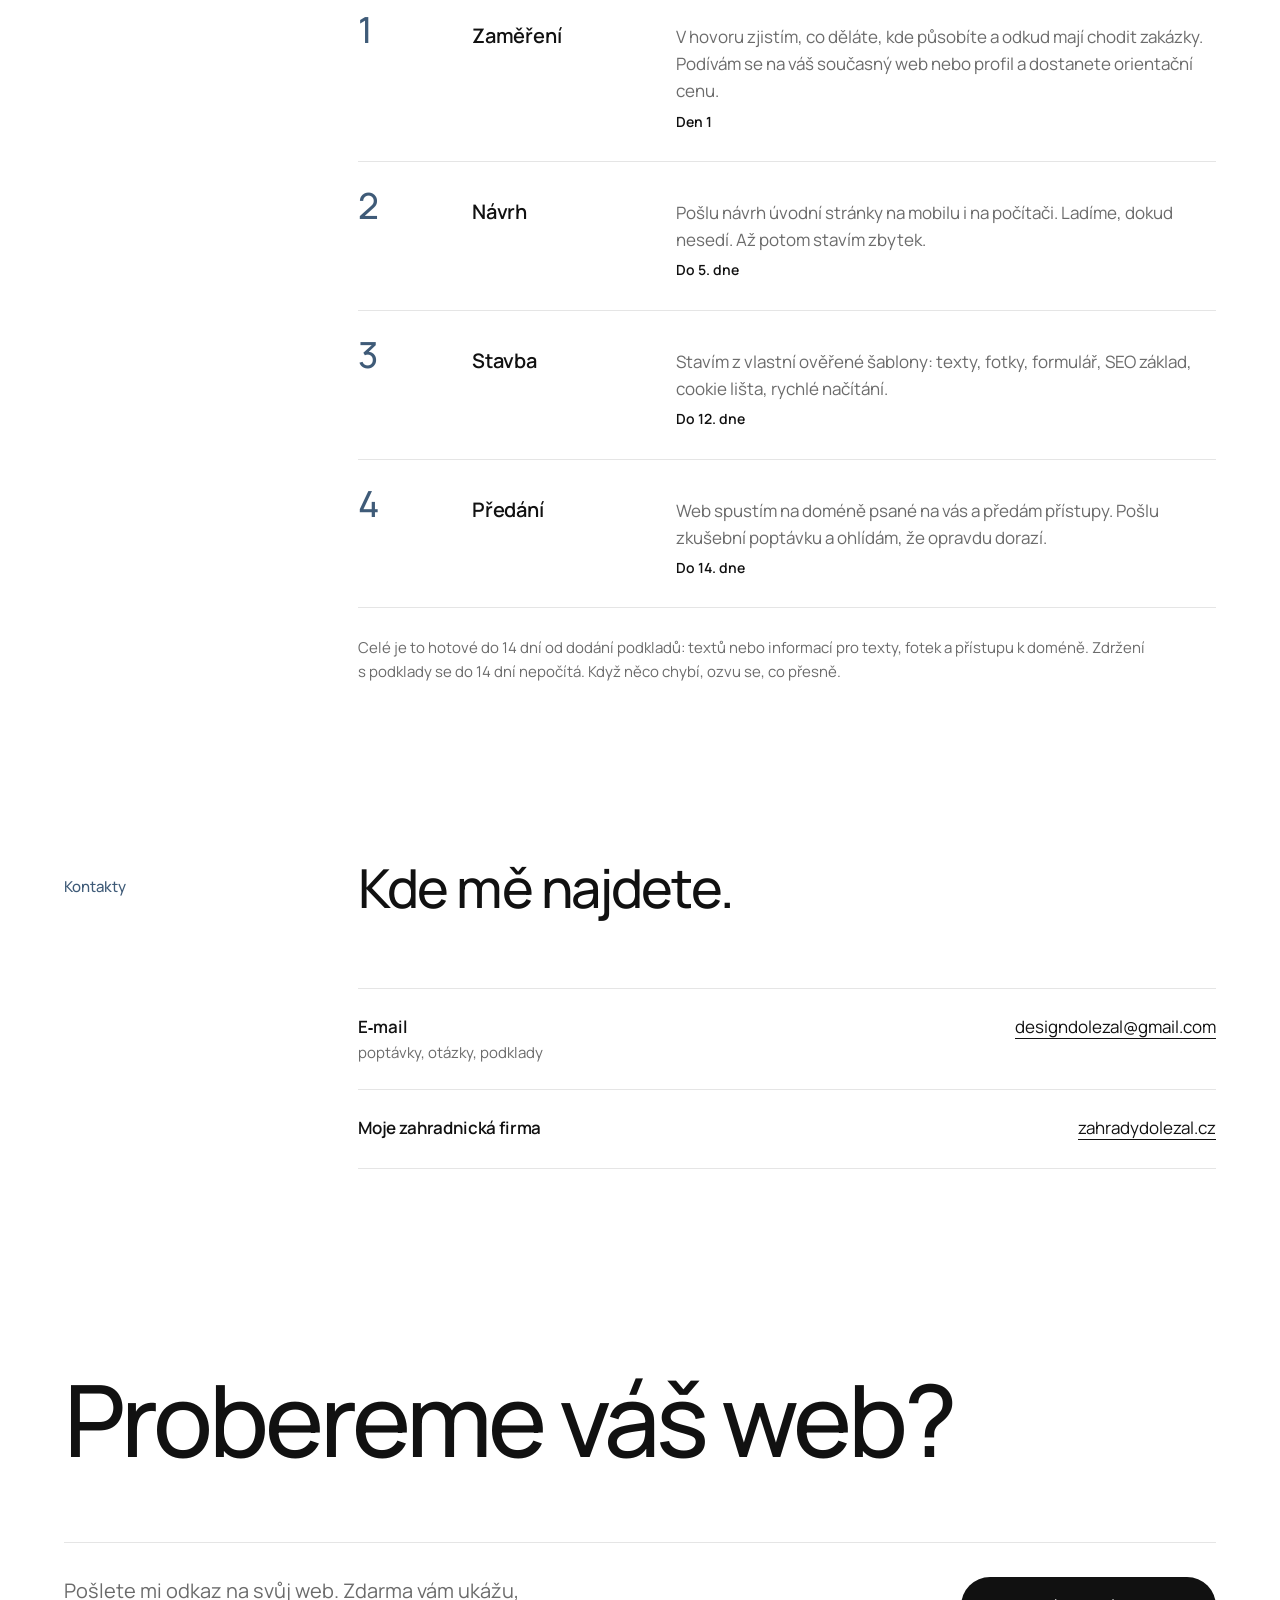
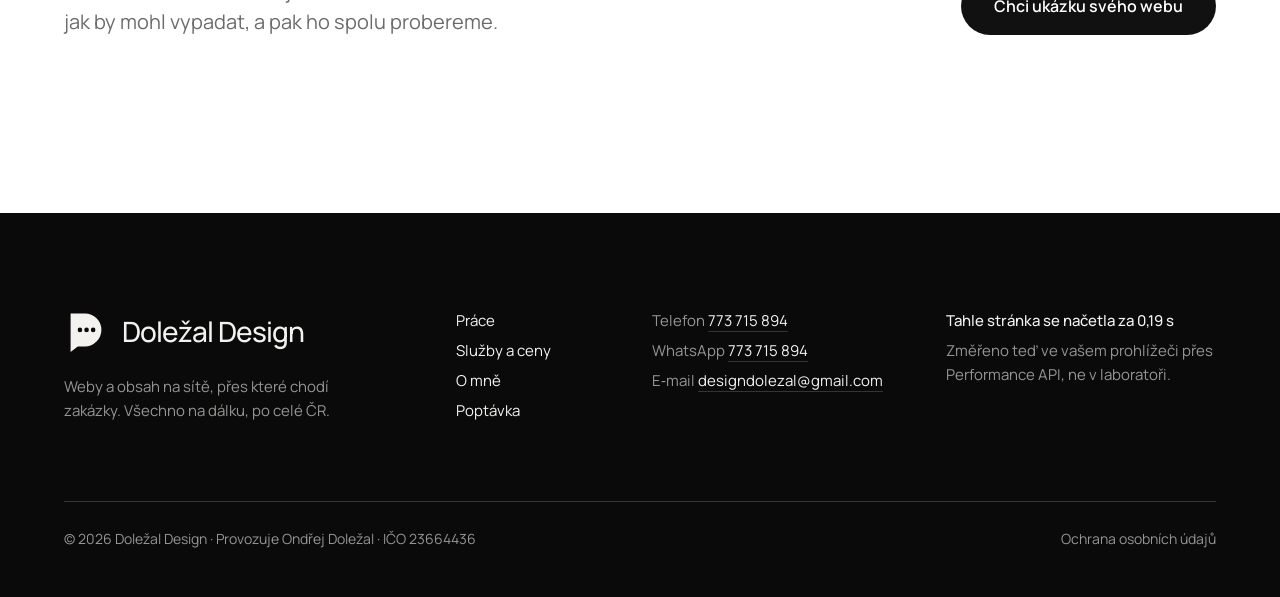
==== commit 6da09b2b: "Náhled webu dolezaldesign.cz Co-Authored-By: Claude Opus 5.5 <noreply@anthropic.com>" ====
--- a/o-mne/index.html
+++ b/o-mne/index.html
@@ -18,10 +18,10 @@
   <link rel="icon" href="data:image/svg+xml,%3Csvg xmlns='http://www.w3.org/2000/svg' viewBox='0 0 40 40'%3E%3Crect width='40' height='40' rx='9' fill='%23111'/%3E%3Cpath transform='translate(4.4 3.2) scale(.78)' fill='%23fff' fill-rule='evenodd' d='M6 4h13a15 15 0 0 1 0 30h-6.5L6 39ZM12.4 19a2.1 2.1 0 1 0 4.2 0a2.1 2.1 0 1 0-4.2 0ZM18.4 19a2.1 2.1 0 1 0 4.2 0a2.1 2.1 0 1 0-4.2 0ZM24.4 19a2.1 2.1 0 1 0 4.2 0a2.1 2.1 0 1 0-4.2 0Z'/%3E%3C/svg%3E">
 
   <link rel="preload" href="../assets/fonts/Manrope-Variable-latin.woff2" as="font" type="font/woff2" crossorigin>
-  <link rel="stylesheet" href="../assets/css/tokens.css?v=202610092145">
-  <link rel="stylesheet" href="../assets/css/main.css?v=202610092145">
+  <link rel="stylesheet" href="../assets/css/tokens.css?v=202610142002">
+  <link rel="stylesheet" href="../assets/css/main.css?v=202610142002">
   <script>document.documentElement.classList.add('js')</script>
-  <script src="../assets/js/main.js?v=202610092145" defer></script>
+  <script src="../assets/js/main.js?v=202610142002" defer></script>
 
   <script type="application/ld+json">
 {
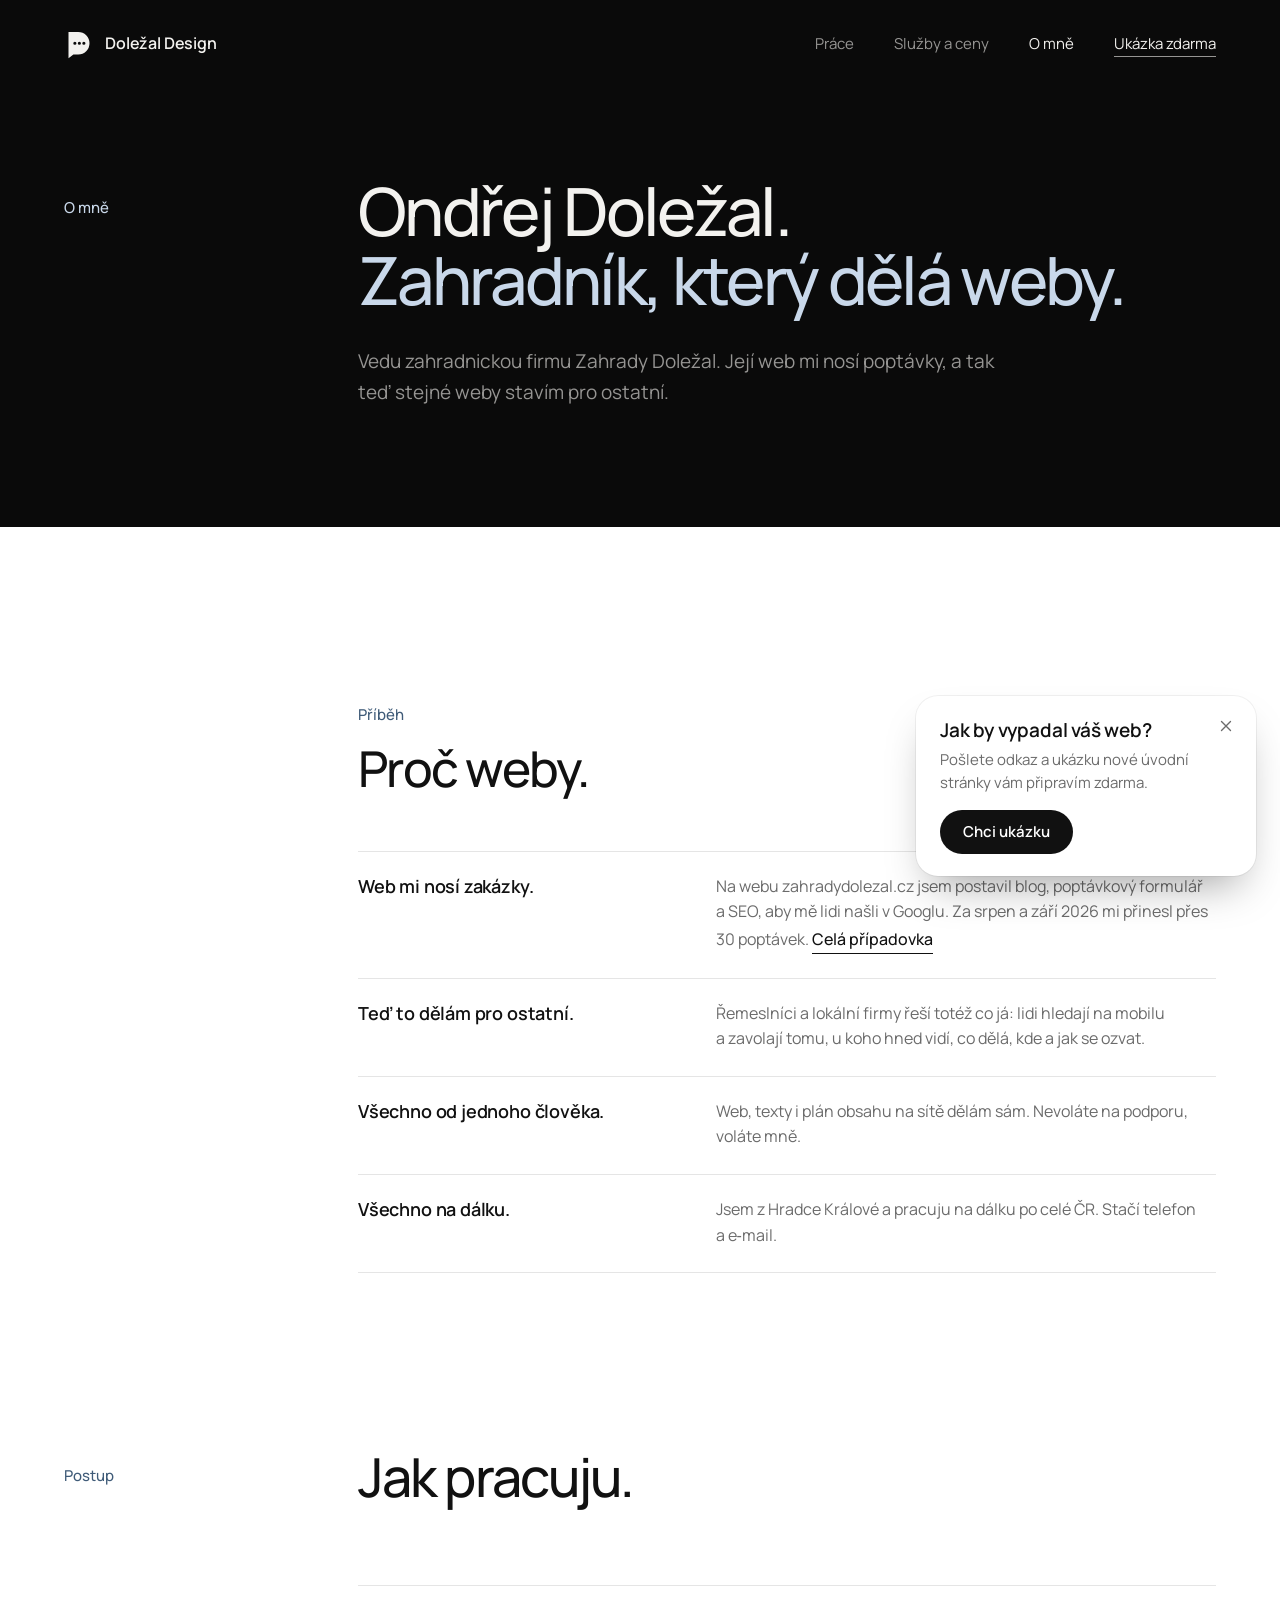
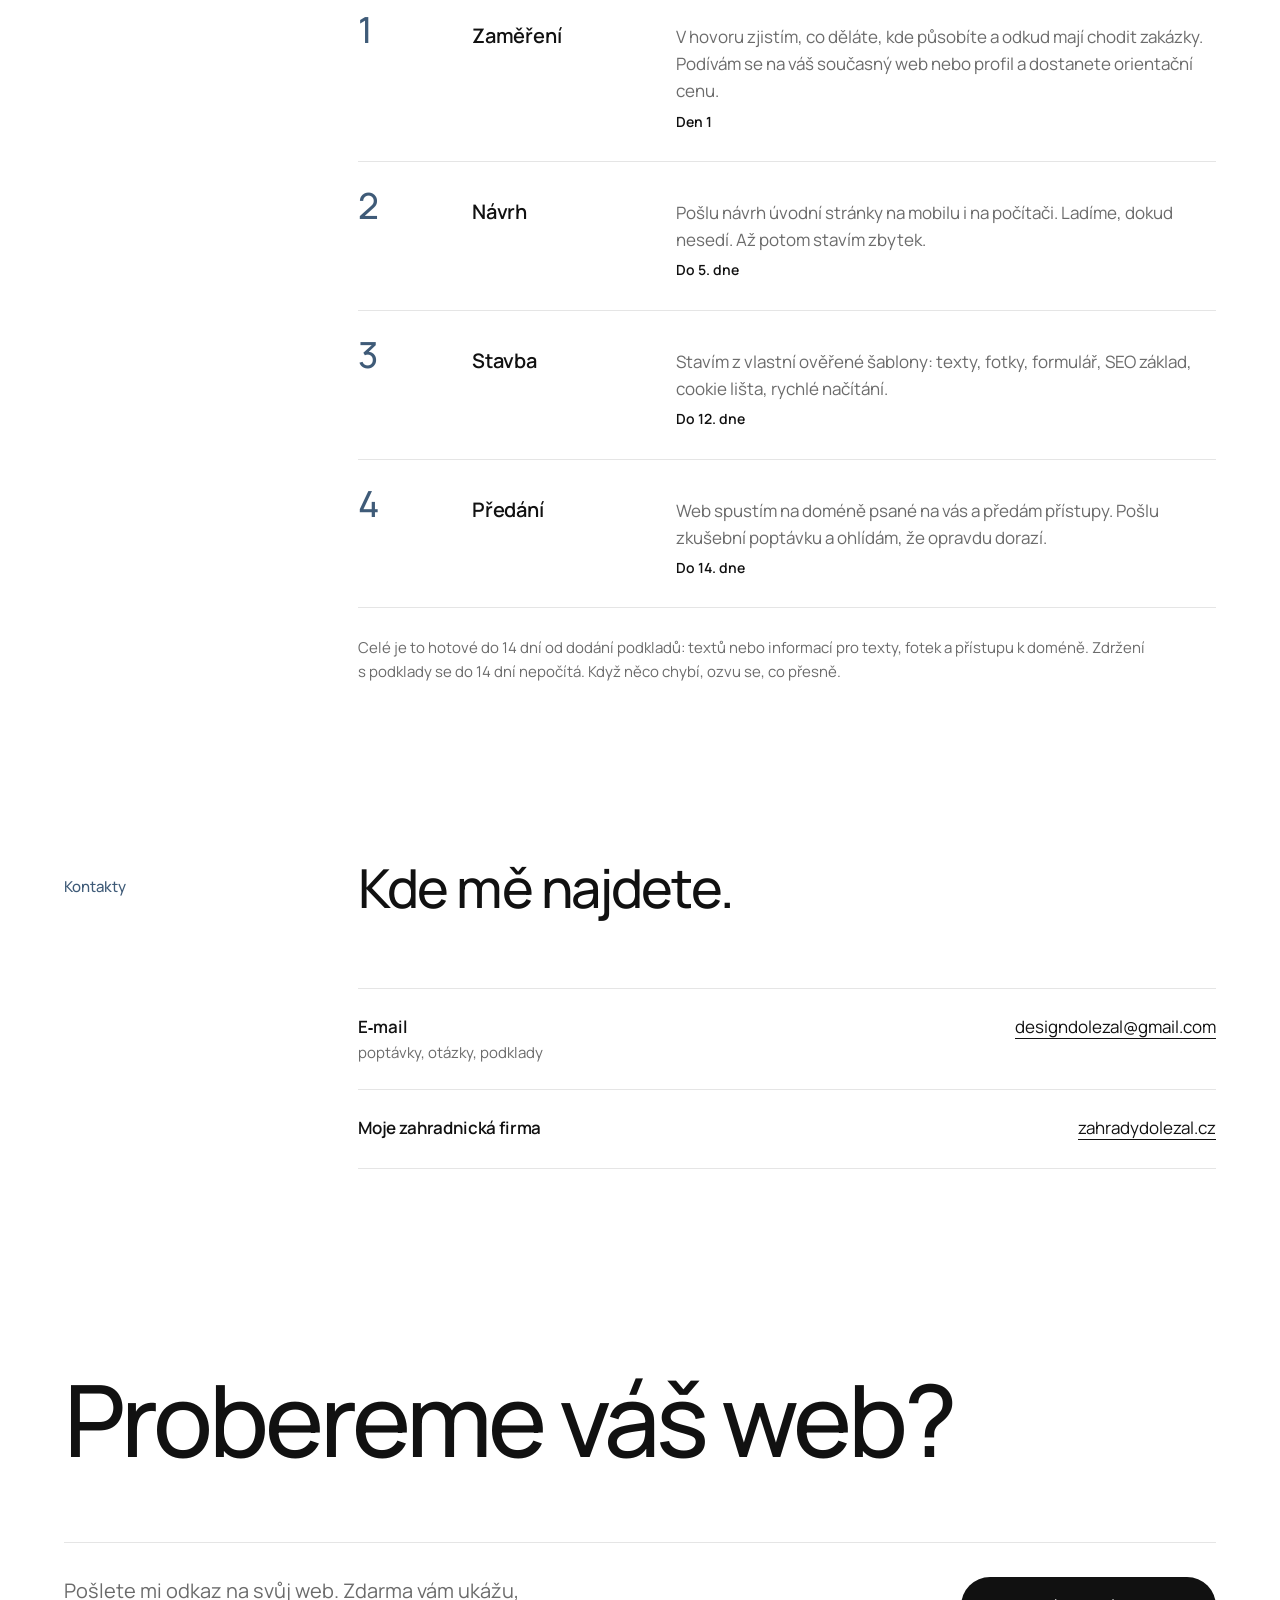
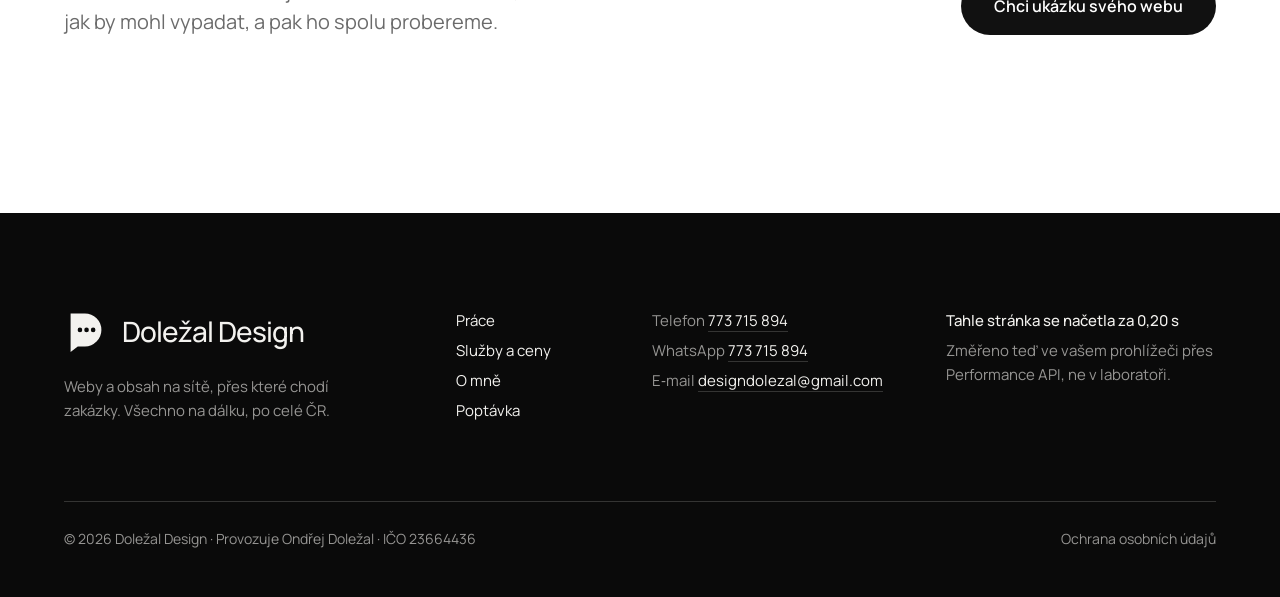
==== commit ba703f70: "Náhled webu dolezaldesign.cz Co-Authored-By: Claude Opus 5.5 <noreply@anthropic.com>" ====
--- a/o-mne/index.html
+++ b/o-mne/index.html
@@ -18,10 +18,10 @@
   <link rel="icon" href="data:image/svg+xml,%3Csvg xmlns='http://www.w3.org/2000/svg' viewBox='0 0 40 40'%3E%3Crect width='40' height='40' rx='9' fill='%23111'/%3E%3Cpath transform='translate(4.4 3.2) scale(.78)' fill='%23fff' fill-rule='evenodd' d='M6 4h13a15 15 0 0 1 0 30h-6.5L6 39ZM12.4 19a2.1 2.1 0 1 0 4.2 0a2.1 2.1 0 1 0-4.2 0ZM18.4 19a2.1 2.1 0 1 0 4.2 0a2.1 2.1 0 1 0-4.2 0ZM24.4 19a2.1 2.1 0 1 0 4.2 0a2.1 2.1 0 1 0-4.2 0Z'/%3E%3C/svg%3E">
 
   <link rel="preload" href="../assets/fonts/Manrope-Variable-latin.woff2" as="font" type="font/woff2" crossorigin>
-  <link rel="stylesheet" href="../assets/css/tokens.css?v=202610142002">
-  <link rel="stylesheet" href="../assets/css/main.css?v=202610142002">
+  <link rel="stylesheet" href="../assets/css/tokens.css?v=202610142014">
+  <link rel="stylesheet" href="../assets/css/main.css?v=202610142014">
   <script>document.documentElement.classList.add('js')</script>
-  <script src="../assets/js/main.js?v=202610142002" defer></script>
+  <script src="../assets/js/main.js?v=202610142014" defer></script>
 
   <script type="application/ld+json">
 {
--- a/assets/css/main.css
+++ b/assets/css/main.css
@@ -1373,107 +1373,30 @@
 @keyframes calc-in { from { opacity: 0; transform: translateY(8px); } }
 
 /* =========================================================
-   Ukázka zdarma (/ukazka/, 8. 10. 2026)
+   Ukázka zdarma (/ukazka/), od 14. 10. 2026 ve vzhledu poptávky (v31, varianta B)
    Hlavní výzva webu: návštěvník pošle odkaz na svůj web (nebo profil na Googlu či
-   Facebooku) a z jeho textů a fotek dostane ukázku nové úvodní stránky. Kalkulačka
-   (/poptavka/) je od 8. 10. 2026 vedlejší cesta.
-   Stránka: krátká tmavá hlava (.head--ask), tři kroky (.steps--three, od 1024 px
-   vedle sebe), formulář (.ask) a vedle něj „Co máte jisté“ (.ask-terms, od 1024 px
-   v levém sloupci jako .needs u kroků na úvodu), pod ním odkaz na kalkulačku (.ask-alt).
-   Formulář používá části kalkulačky: skupiny .calc__who s černou linkou, pole .field,
-   mřížku kontaktu .calc__fields, řádek o údajích .calc__privacy, stav .calc__status
-   a poděkování (.q__title, .calc__done-*). Navíc zaškrtávátko .check („Web zatím
-   nemám“), vypnuté pole a nápověda u pole. Bez JS je to obyčejný formulář na
-   Formspree; s JS (ukazka.js) kontrola u polí, odeslání přes fetch a poděkování.
-   ========================================================= */
-.head--ask { padding-bottom: 48px; }
-.ask-how { padding-top: 56px; }
-.ask-how .steps { margin-top: 28px; }
-.ask-sec { padding-top: 72px; padding-bottom: var(--gap); }
-.ask, .ask__done { max-width: 760px; }
-.ask [hidden], .ask-sec [hidden] { display: none !important; }
-.ask > .ask__group:first-of-type { margin-top: 32px; }
-.ask__group .field { margin-top: 22px; }
-.ask__group > legend + .field { margin-top: 0; }
-.ask__send { margin-top: 32px; }
-@media (min-width: 768px) {
-  .head--ask { padding-bottom: 80px; }
-  .ask-how { padding-top: 88px; }
-  .ask-how .steps { margin-top: 40px; }
-  .ask-sec { padding-top: 112px; }
-  .ask > .ask__group:first-of-type { margin-top: 44px; }
-  .ask__send { margin-top: 40px; }
-}
-
-/* tři kroky: na mobilu a tabletu řádky jako jinde (.steps), od 1024 px tři sloupce
-   oddělené vlasovou linkou (číslo, název, popis pod sebou) */
-@media (min-width: 1024px) {
-  .ask-how .steps { margin-top: 48px; }
-  .steps--three { display: grid; grid-template-columns: repeat(3, minmax(0, 1fr)); border-top: 1px solid var(--line); }
-  .steps--three li { display: block; padding: 24px 24px 4px 0; border-top: 0; }
-  .steps--three li + li { padding-left: 24px; border-left: 1px solid var(--line); }
-  .steps--three li:last-child { padding-right: 0; border-bottom: 0; }
-  .steps--three .n { display: block; margin-bottom: 18px; }
-  .steps--three h3 { margin-bottom: 8px; }
-  .steps--three p { max-width: 24em; }
-}
-
-/* zaškrtávátko: čtverec 22 px s vlasovou linkou v muted, zaškrtnuté plné ink s bílou fajfkou;
-   celý řádek je cíl pro prst (44 px) */
-.check {
-  display: inline-flex; align-items: center; gap: 12px; min-height: 44px; margin-top: 8px;
-  font-size: 16px; font-weight: 500; line-height: 1.3; cursor: pointer;
-  -webkit-tap-highlight-color: transparent;
-}
-.check input {
-  -webkit-appearance: none; appearance: none; flex: none;
-  display: grid; place-content: center; width: 22px; height: 22px; margin: 0;
-  border: 1.5px solid var(--muted); border-radius: 0; background: var(--paper);
-  cursor: pointer; transition: border-color 0.2s, background-color 0.2s;
-}
-.check input::before {
-  content: ""; width: 11px; height: 6px; margin-top: -3px;
-  border-left: 2px solid var(--paper); border-bottom: 2px solid var(--paper);
-  transform: rotate(-45deg) scale(0); transition: transform 0.25s var(--ease);
-}
-.check:hover input { border-color: var(--ink); }
-.check input:checked { border-color: var(--ink); background: var(--ink); }
-.check input:checked::before { transform: rotate(-45deg) scale(1); }
-.check input:focus-visible { outline: 2px solid var(--ink); outline-offset: 3px; }
-@media (forced-colors: active) {
-  .check input { -webkit-appearance: auto; appearance: auto; }
-  .check input::before { display: none; }
-}
-
-/* vypnuté pole (adresa webu, když web zatím nemáte) a nápověda pod polem */
-.field__input:disabled { border-bottom-color: var(--line); background: transparent; color: var(--muted); cursor: not-allowed; }
-.field__input:disabled::placeholder { color: var(--soft); }
-.field:has(> .field__input:disabled) > .field__label { color: var(--muted); }
+   Facebooku) a z jeho textů a fotek dostane ukázku nové úvodní stránky.
+   Stránka používá části poptávky: hlava .head--noc.head--form, modrý list .pf, karta
+   .pf__card s průběhem (.pf__prog), volby .opt, pole v rámečku a lišta s tlačítky.
+   Dva kroky (ukazka.js): „Máte teď web?“ a obor → „Kam vám ukázku poslat?“. Bez JS
+   obyčejný formulář se vším pod sebou. Vedle karty (na mobilu a tabletu pod ní) boční
+   karta .ask-side: „Jak to funguje“ (tři kroky) a „Co máte jisté“ (čtyři podmínky).
+   Předchozí podoba (tři kroky a formulář s linkami) je v _navrhy/v31-ukazka/zaloha-*.
+   ========================================================= */
+.pf__sum.ask-side { display: block; padding: 24px 22px 22px; }
+@media (min-width: 1024px) { .pf__sum.ask-side { position: sticky; top: 24px; padding: 26px 24px 24px; } }
+.ask-kroky { display: grid; gap: 4px; margin: 14px 0 0; padding: 0; list-style: none; }
+.ask-kroky li { display: grid; grid-template-columns: 30px minmax(0, 1fr); gap: 12px; padding: 9px 0; font-size: 15px; line-height: 1.45; color: var(--muted); }
+.ask-kroky li b { display: block; color: var(--ink); font-weight: 600; }
+.ask-kroky .n { display: grid; place-items: center; width: 28px; height: 28px; border-radius: 50%; background: var(--sky); color: var(--tone); font-size: 14px; font-weight: 700; }
+.ask-side h3 { margin-top: 18px; padding-top: 16px; border-top: 1px solid var(--line); font-size: 16px; font-weight: 600; }
+.ask-side .pf__terms { margin-top: 8px; border-top: 0; }
+.ask-side .pf__terms li:last-child { border-bottom: 0; }
+.ask-side .pf__terms b { font-weight: 600; color: var(--ink); }
+/* nápověda pod polem (Nemáte ani profil? Zavolejte…) */
 .field__hint { margin-top: 8px; font-size: var(--fs-small); line-height: 1.45; color: var(--muted); }
 .field__hint a { color: var(--ink); white-space: nowrap; border-bottom: 1px solid currentColor; transition: color 0.2s; }
 .field__hint a:hover { color: var(--tone); }
-.ask__done .calc__done-text { max-width: 30em; text-wrap: pretty; }
-.ask__done:not([hidden]) { animation: calc-in 0.45s var(--ease) both; }  /* s omezeným pohybem ne (konec souboru) */
-
-/* Co máte jisté: černá linka, název, čtyři podmínky s vlasovými linkami (jako .needs) */
-.ask-terms { margin-top: 64px; padding-top: 16px; border-top: 1px solid var(--ink); }
-.ask-terms__title { font-size: 16px; font-weight: 600; line-height: 1.35; letter-spacing: -0.01em; }
-.ask-terms__list { margin-top: 12px; }
-.ask-terms__list li { padding: 11px 0 12px; border-top: 1px solid var(--line); font-size: var(--fs-small); line-height: 1.5; color: var(--muted); text-wrap: pretty; }
-.ask-terms__list strong { font-weight: 600; color: var(--ink); }
-/* vedlejší cesta: kalkulačka */
-.ask-alt { display: flex; flex-wrap: wrap; align-items: baseline; gap: 4px 16px; margin-top: 48px; font-size: 16px; color: var(--muted); }
-@media (min-width: 768px) {
-  .ask-terms { max-width: 760px; margin-top: 80px; }
-  .ask-terms__list { display: grid; grid-template-columns: repeat(2, minmax(0, 1fr)); column-gap: var(--col-gap); }
-  .ask-alt { margin-top: 56px; }
-}
-@media (min-width: 1024px) {
-  /* v levém sloupci pod štítkem, vedle formuláře; pod sebou */
-  .grid--aside > .ask-terms { grid-column: 1 / 4; grid-row: 2; align-self: start; margin: 40px 16px 0 0; }
-  .grid--aside > .ask-terms .ask-terms__list { display: block; }
-  .grid--aside > .ask-alt { grid-column: 4 / 13; }
-}
 
 /* Odkazy na ukázku jinde na webu (8. 10. 2026) */
 /* odpověď v častých otázkách s odkazem */
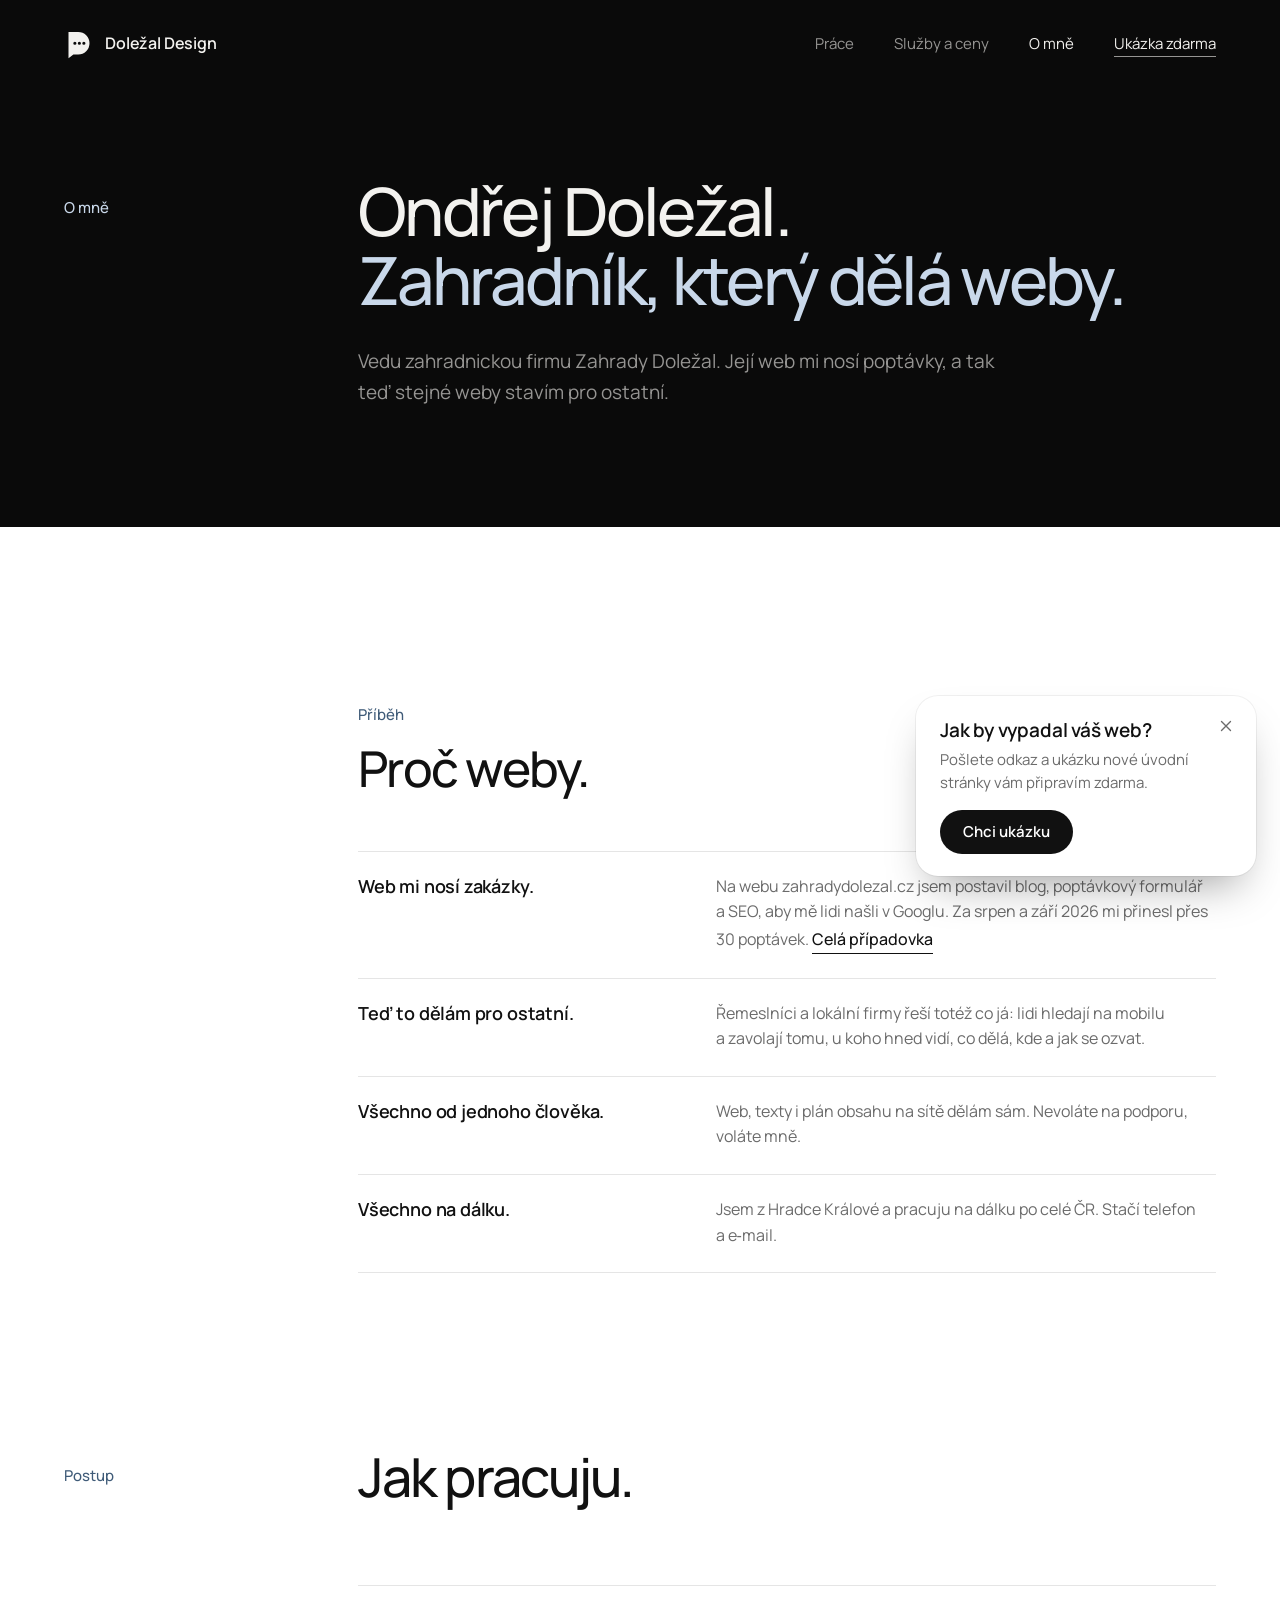
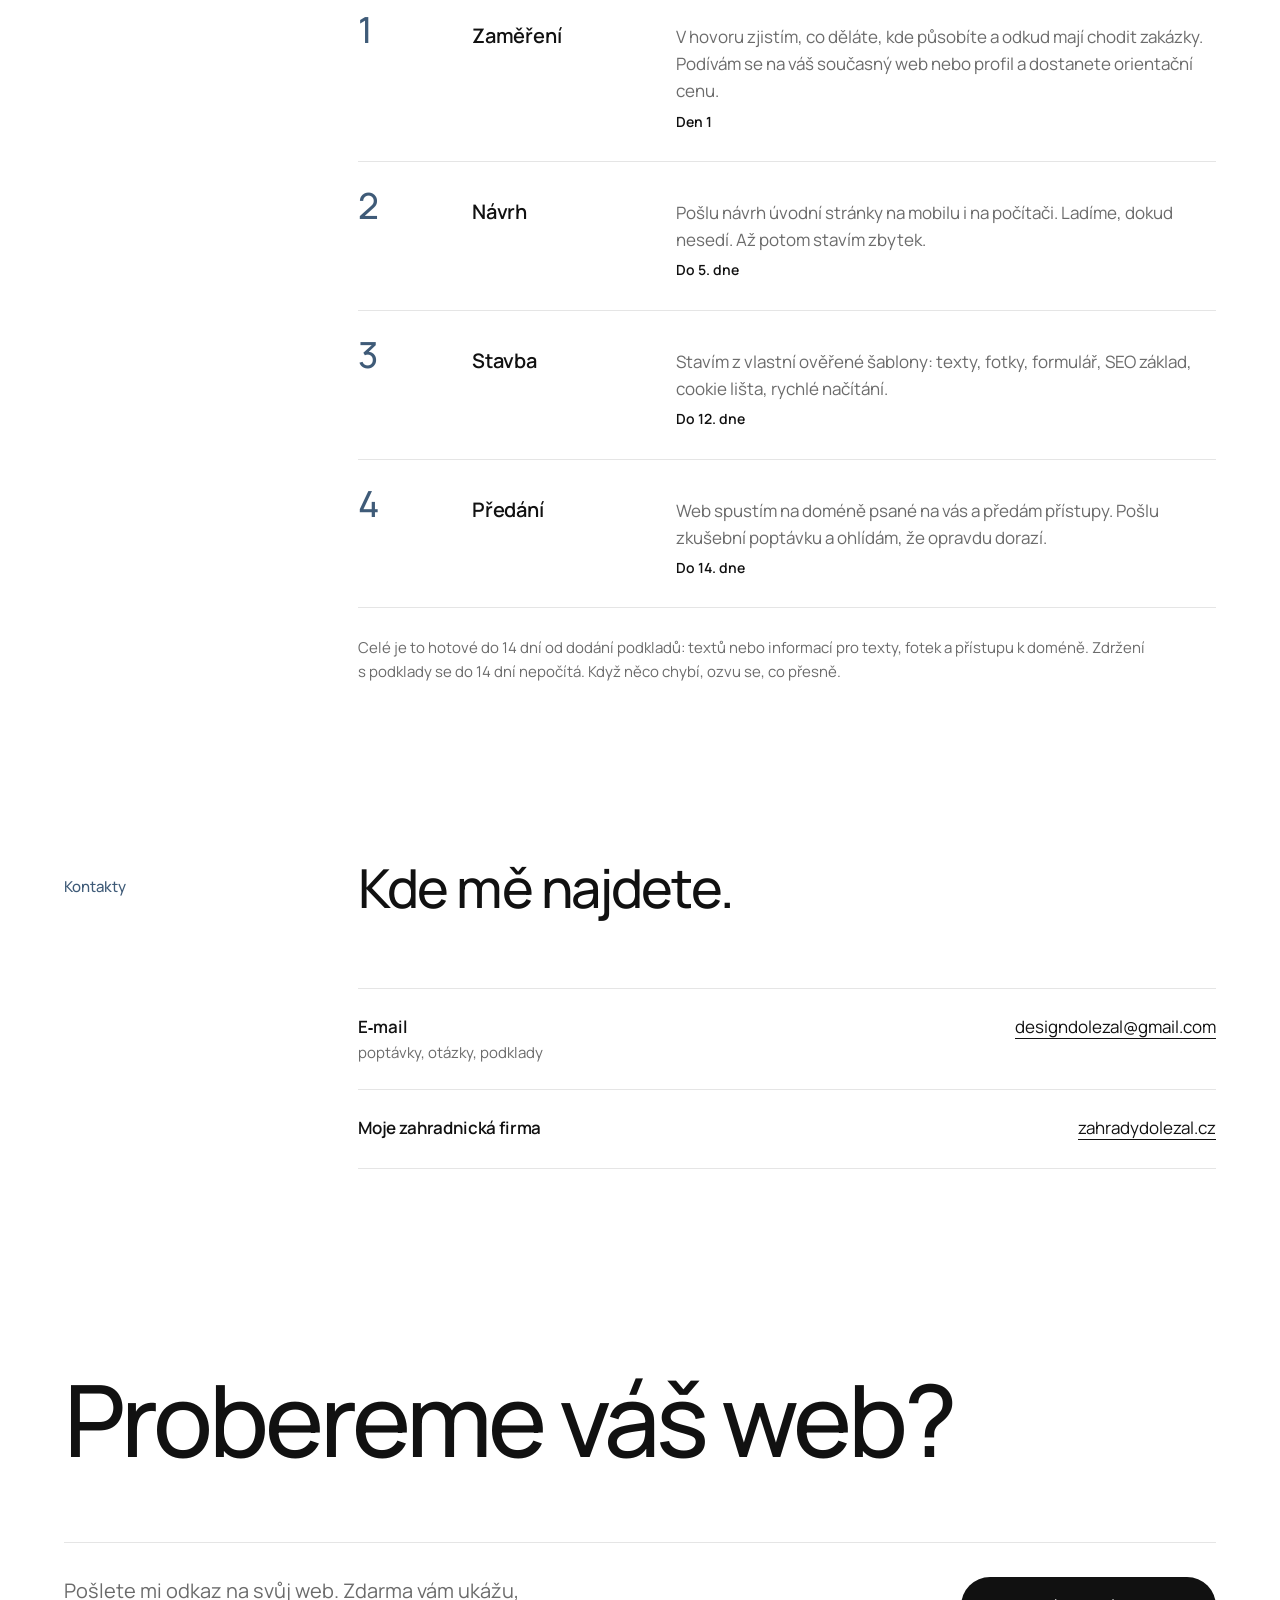
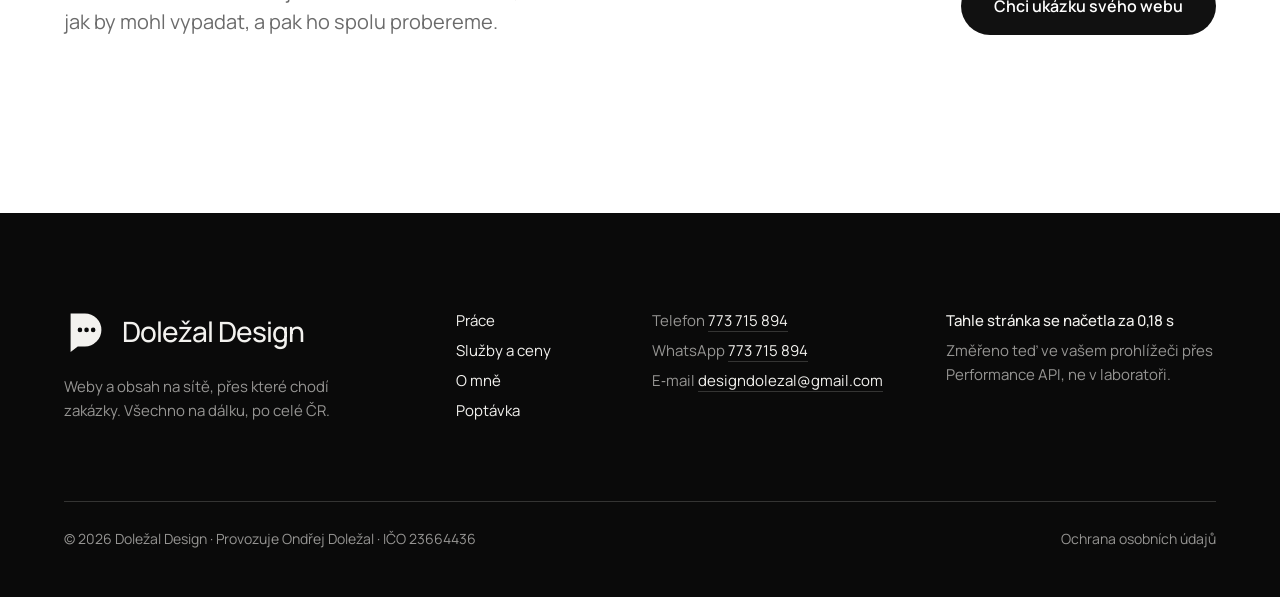
==== commit 77b52d0b: "Náhled webu dolezaldesign.cz Co-Authored-By: Claude Opus 5.5 <noreply@anthropic.com>" ====
--- a/o-mne/index.html
+++ b/o-mne/index.html
@@ -18,10 +18,10 @@
   <link rel="icon" href="data:image/svg+xml,%3Csvg xmlns='http://www.w3.org/2000/svg' viewBox='0 0 40 40'%3E%3Crect width='40' height='40' rx='9' fill='%23111'/%3E%3Cpath transform='translate(4.4 3.2) scale(.78)' fill='%23fff' fill-rule='evenodd' d='M6 4h13a15 15 0 0 1 0 30h-6.5L6 39ZM12.4 19a2.1 2.1 0 1 0 4.2 0a2.1 2.1 0 1 0-4.2 0ZM18.4 19a2.1 2.1 0 1 0 4.2 0a2.1 2.1 0 1 0-4.2 0ZM24.4 19a2.1 2.1 0 1 0 4.2 0a2.1 2.1 0 1 0-4.2 0Z'/%3E%3C/svg%3E">
 
   <link rel="preload" href="../assets/fonts/Manrope-Variable-latin.woff2" as="font" type="font/woff2" crossorigin>
-  <link rel="stylesheet" href="../assets/css/tokens.css?v=202610142014">
-  <link rel="stylesheet" href="../assets/css/main.css?v=202610142014">
+  <link rel="stylesheet" href="../assets/css/tokens.css?v=202610151749">
+  <link rel="stylesheet" href="../assets/css/main.css?v=202610151749">
   <script>document.documentElement.classList.add('js')</script>
-  <script src="../assets/js/main.js?v=202610142014" defer></script>
+  <script src="../assets/js/main.js?v=202610151749" defer></script>
 
   <script type="application/ld+json">
 {
